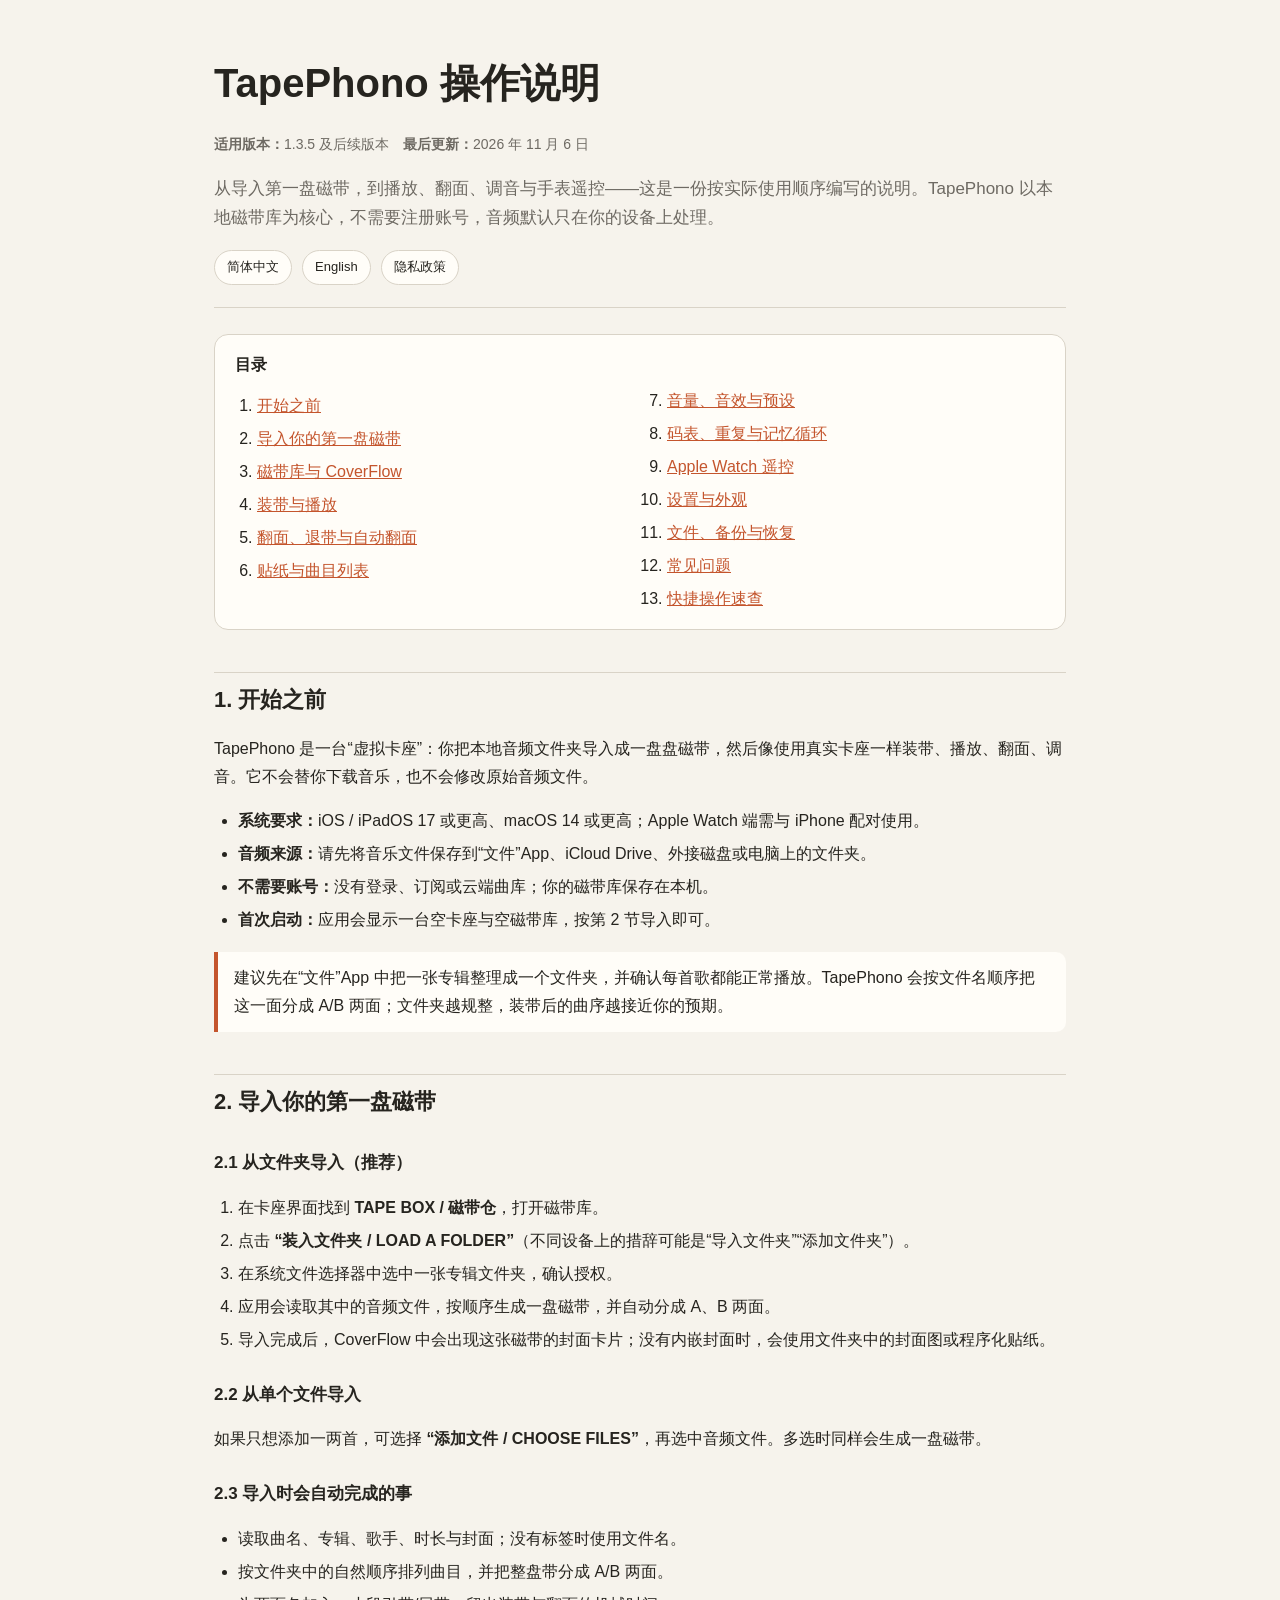
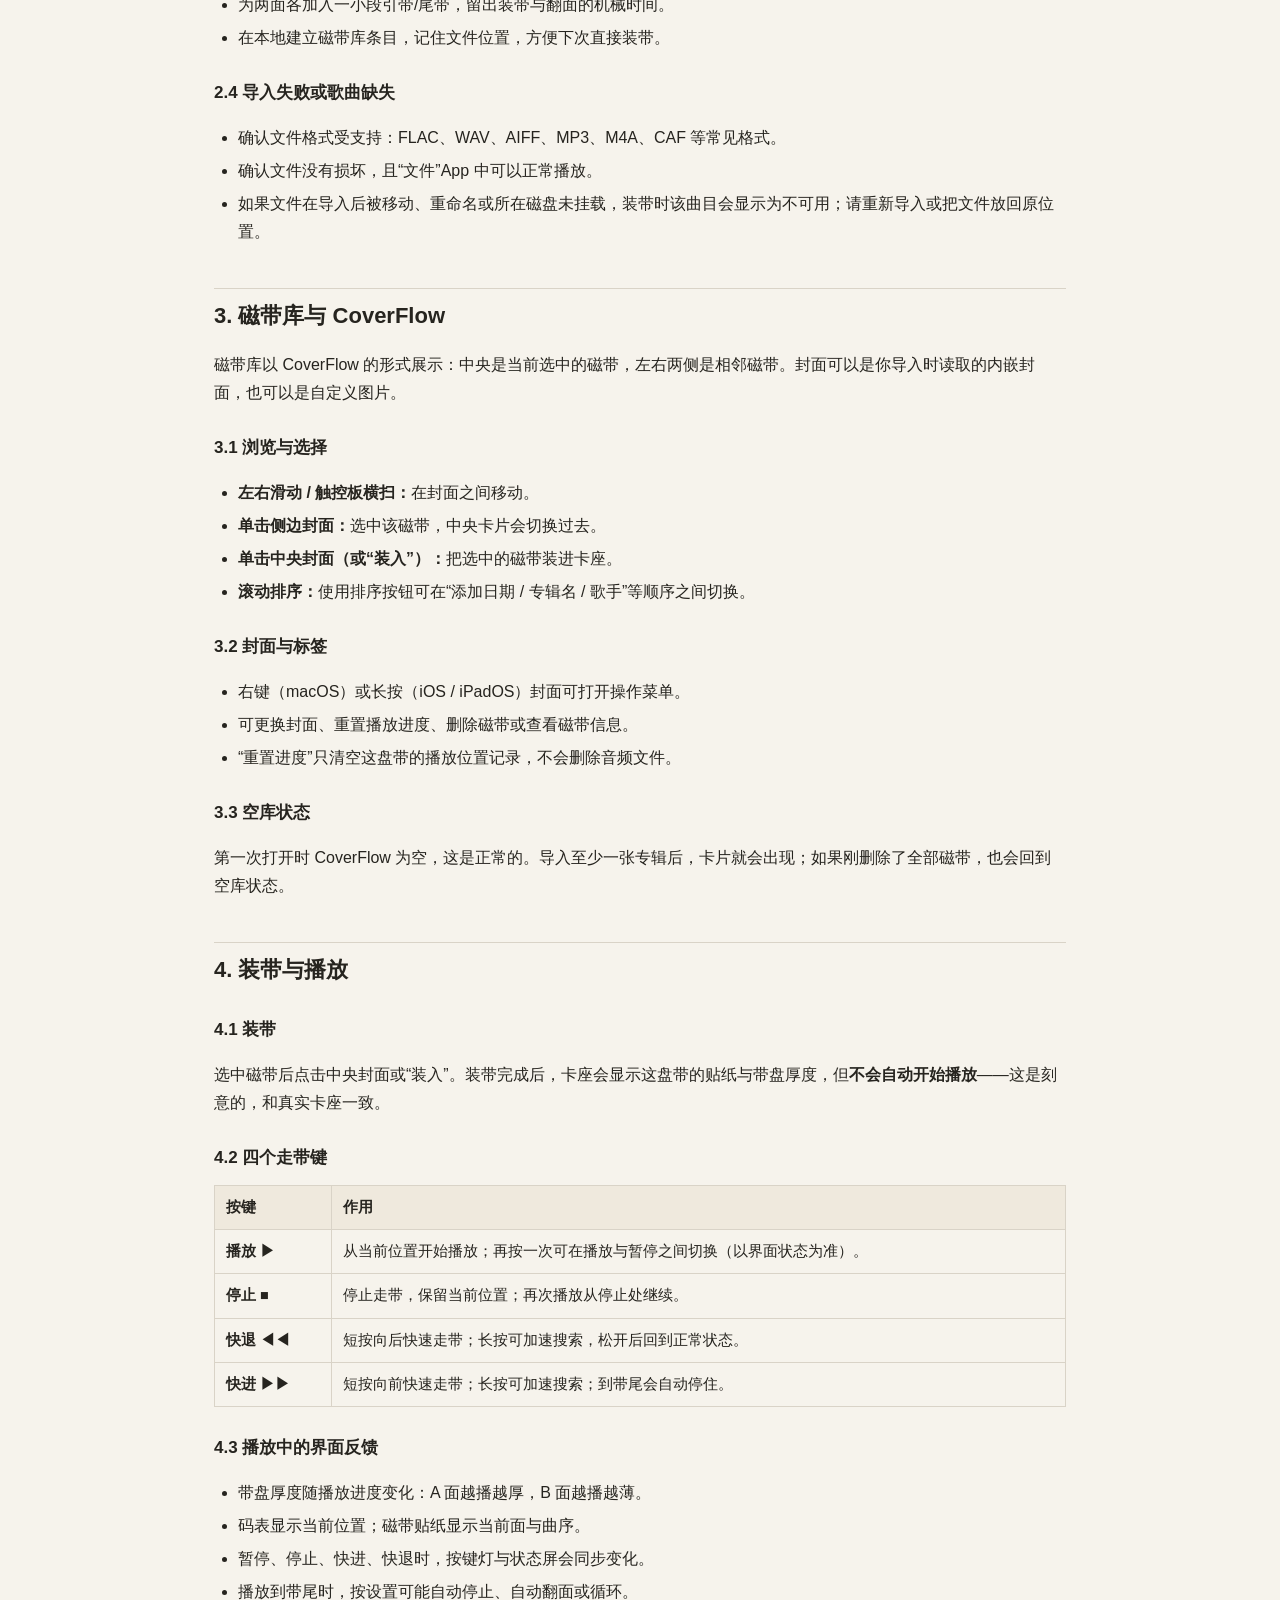
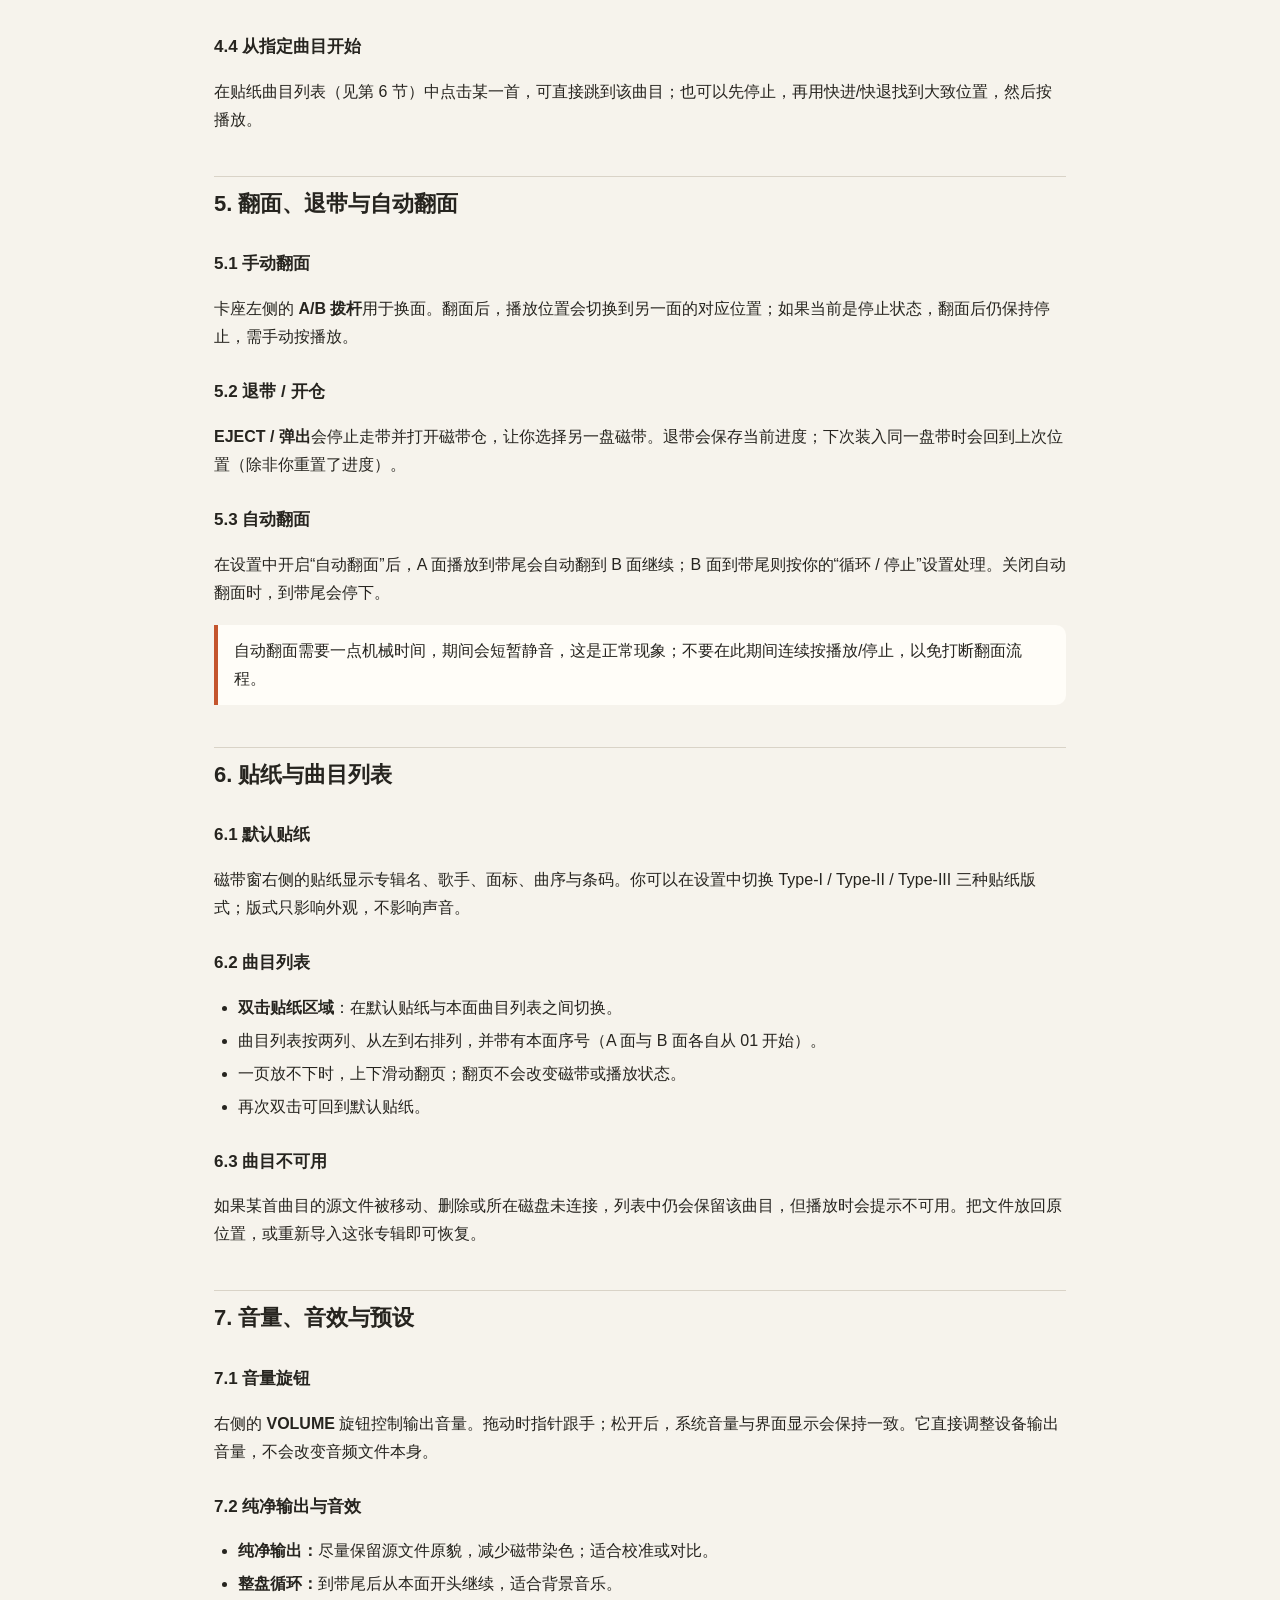
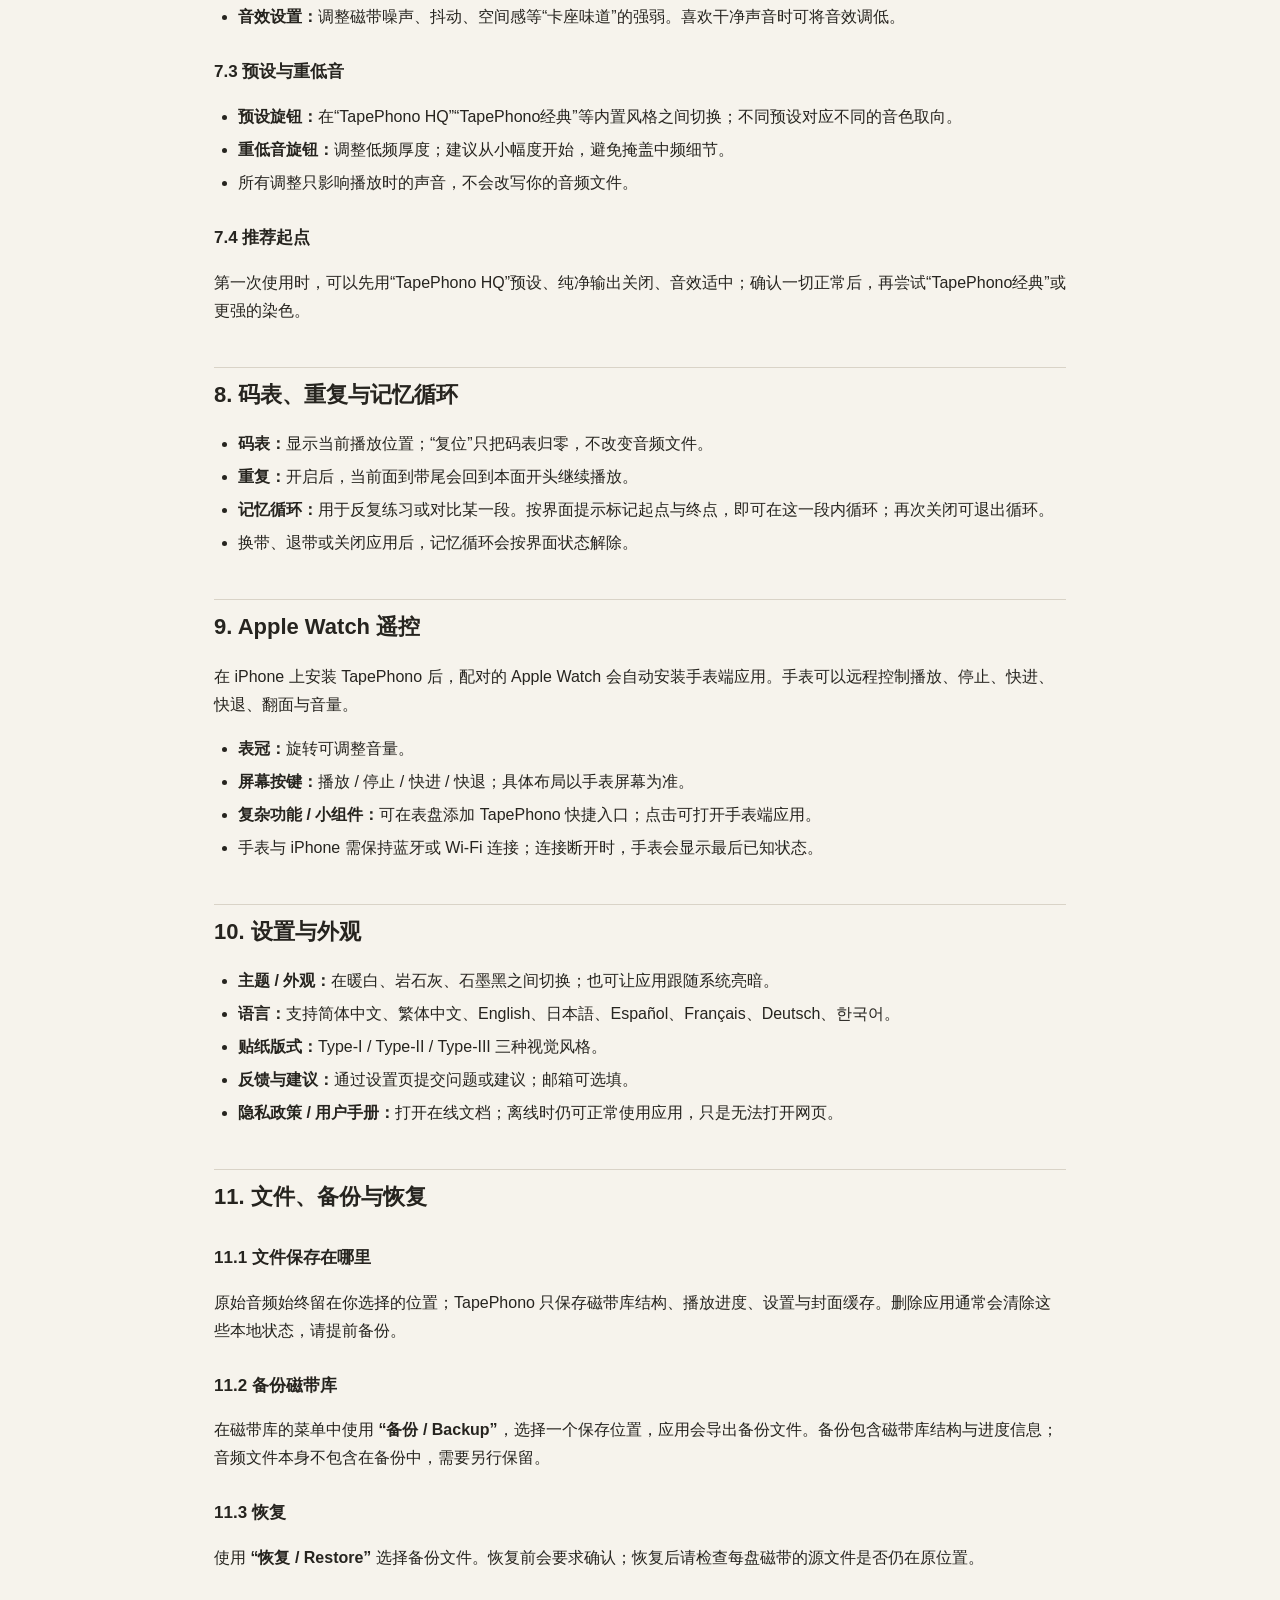
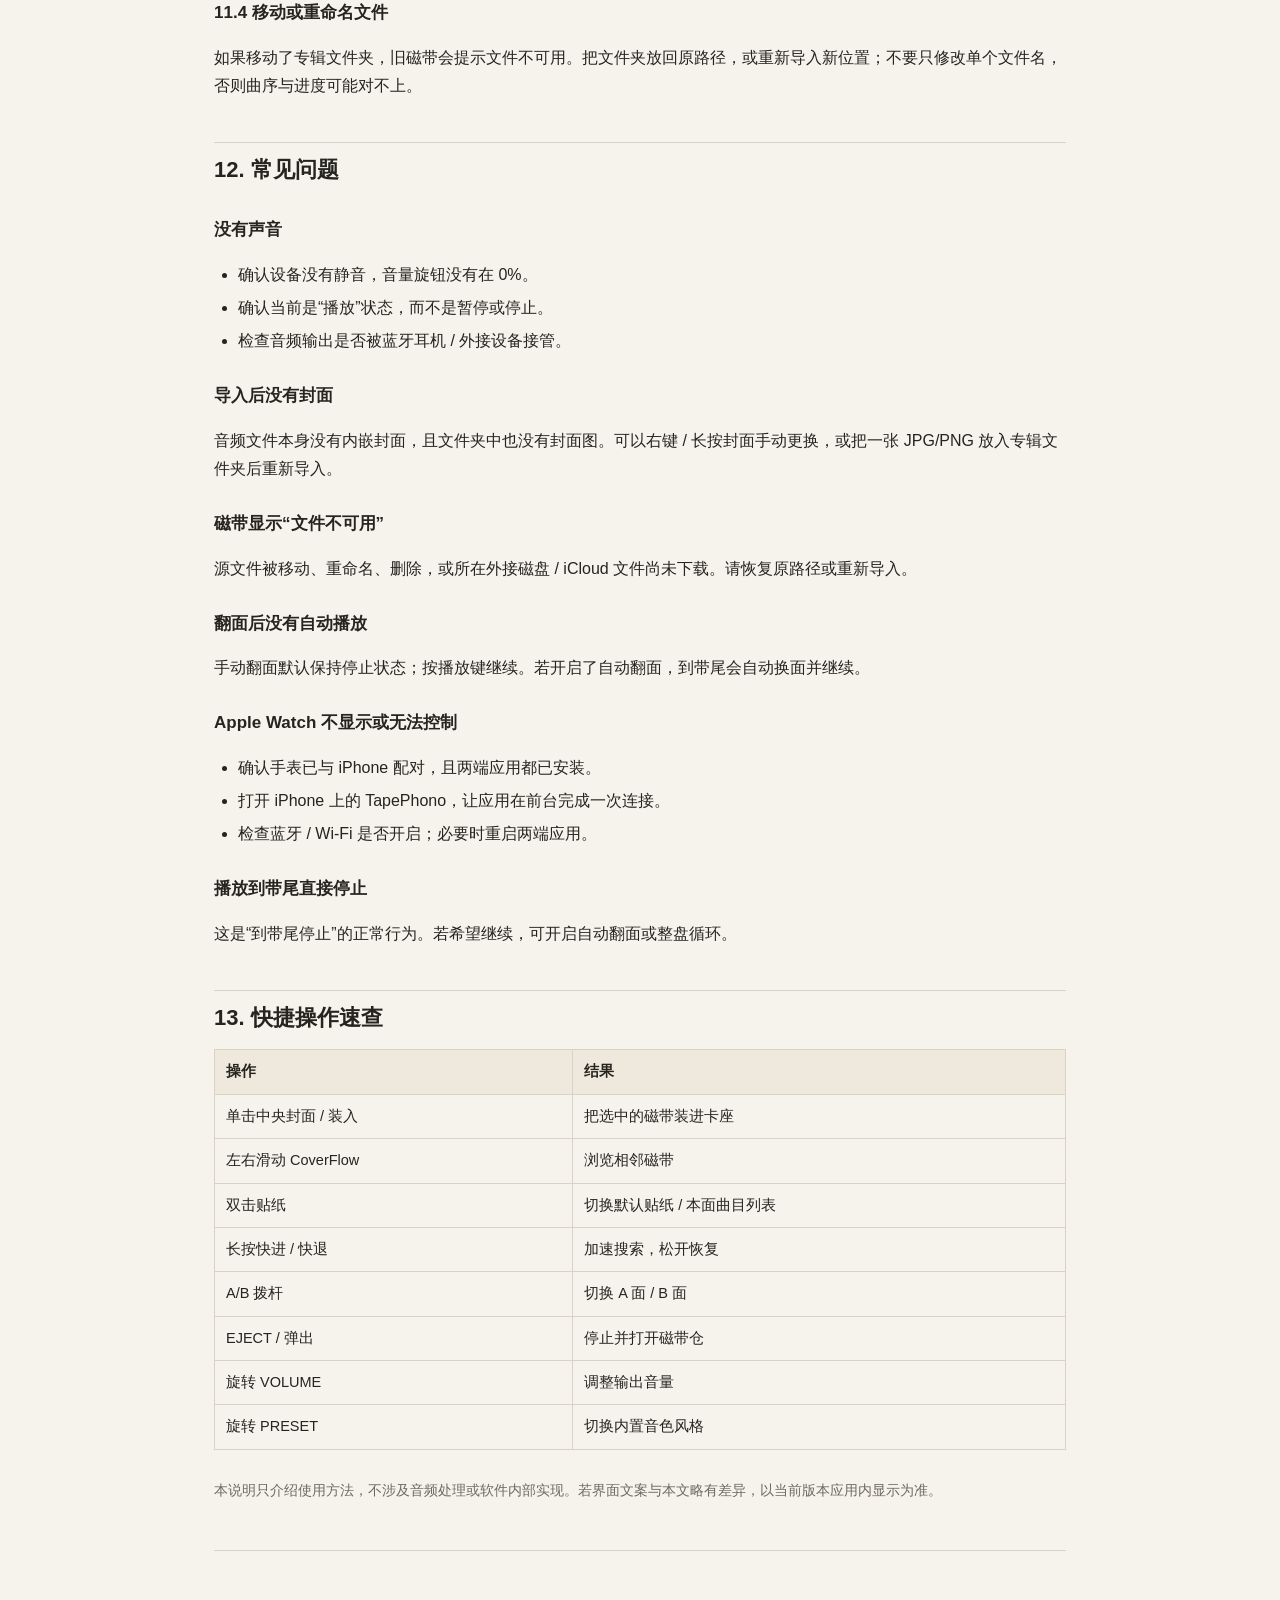
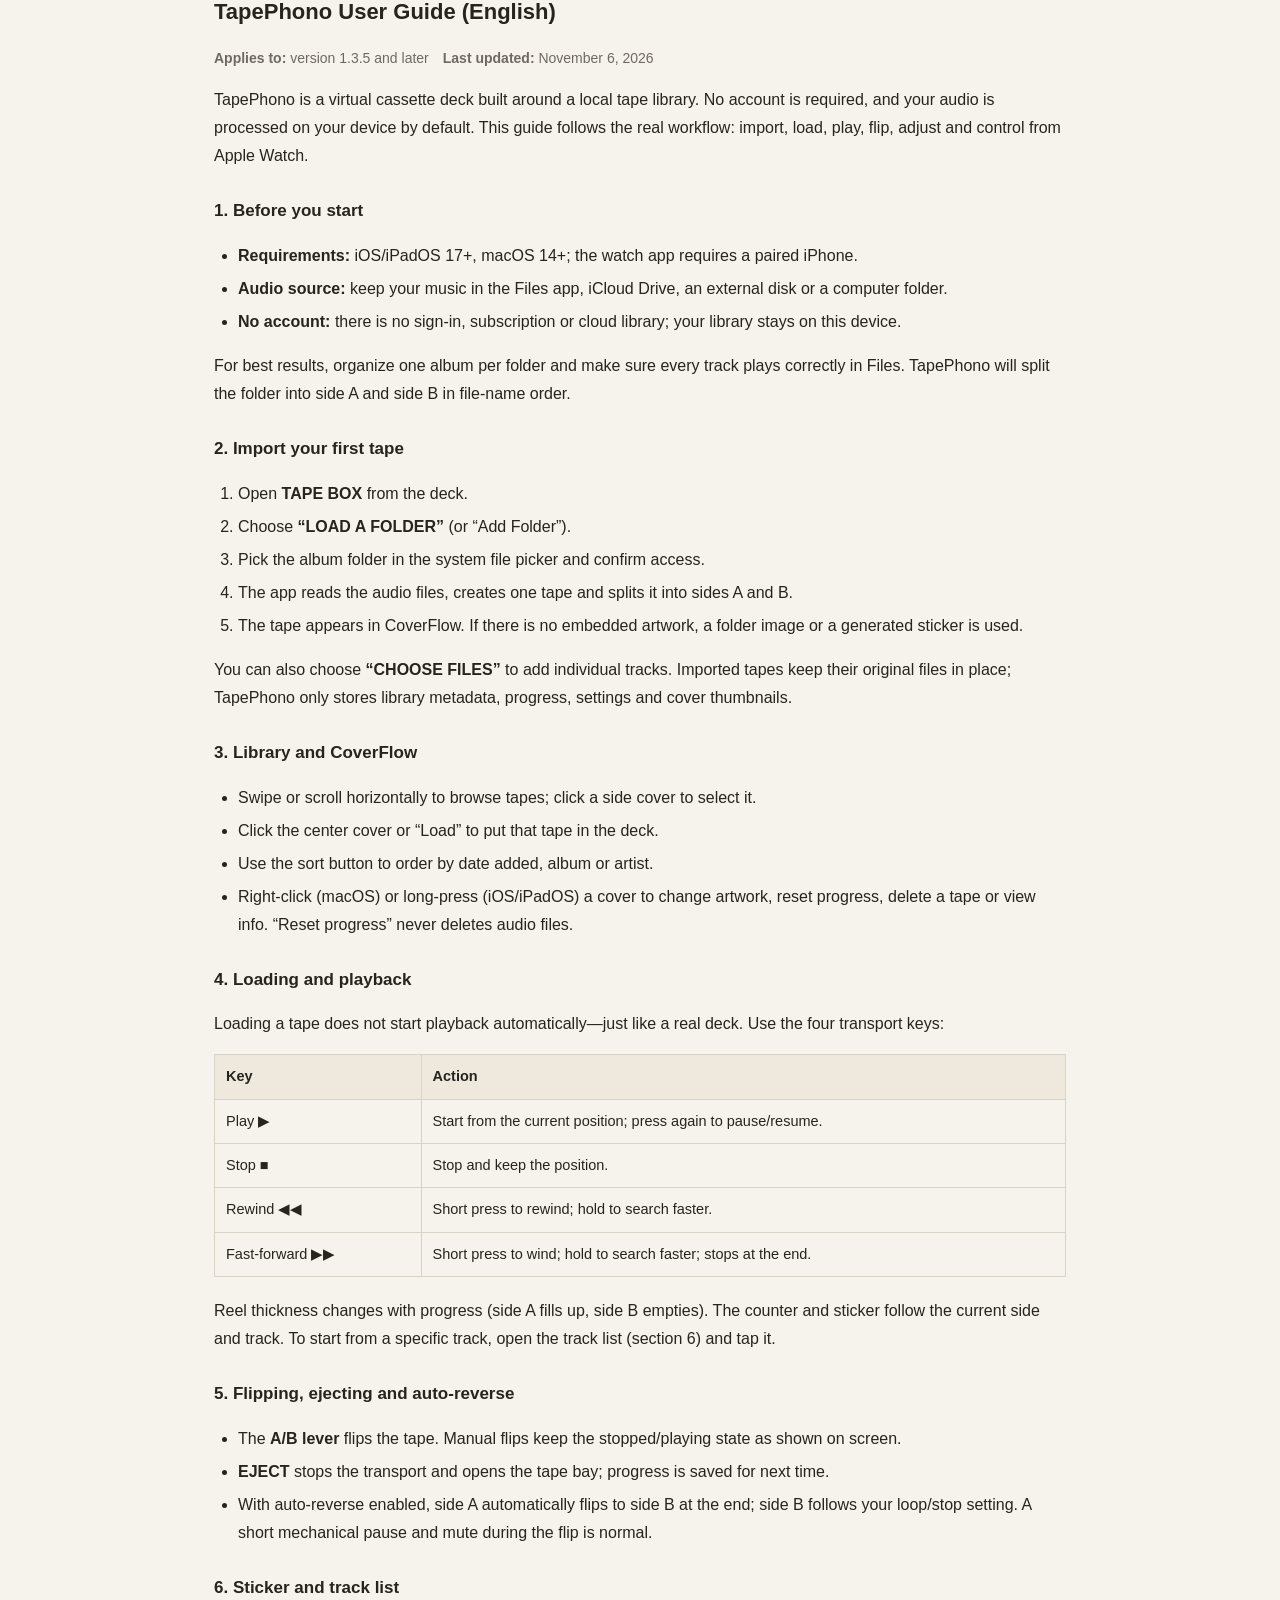
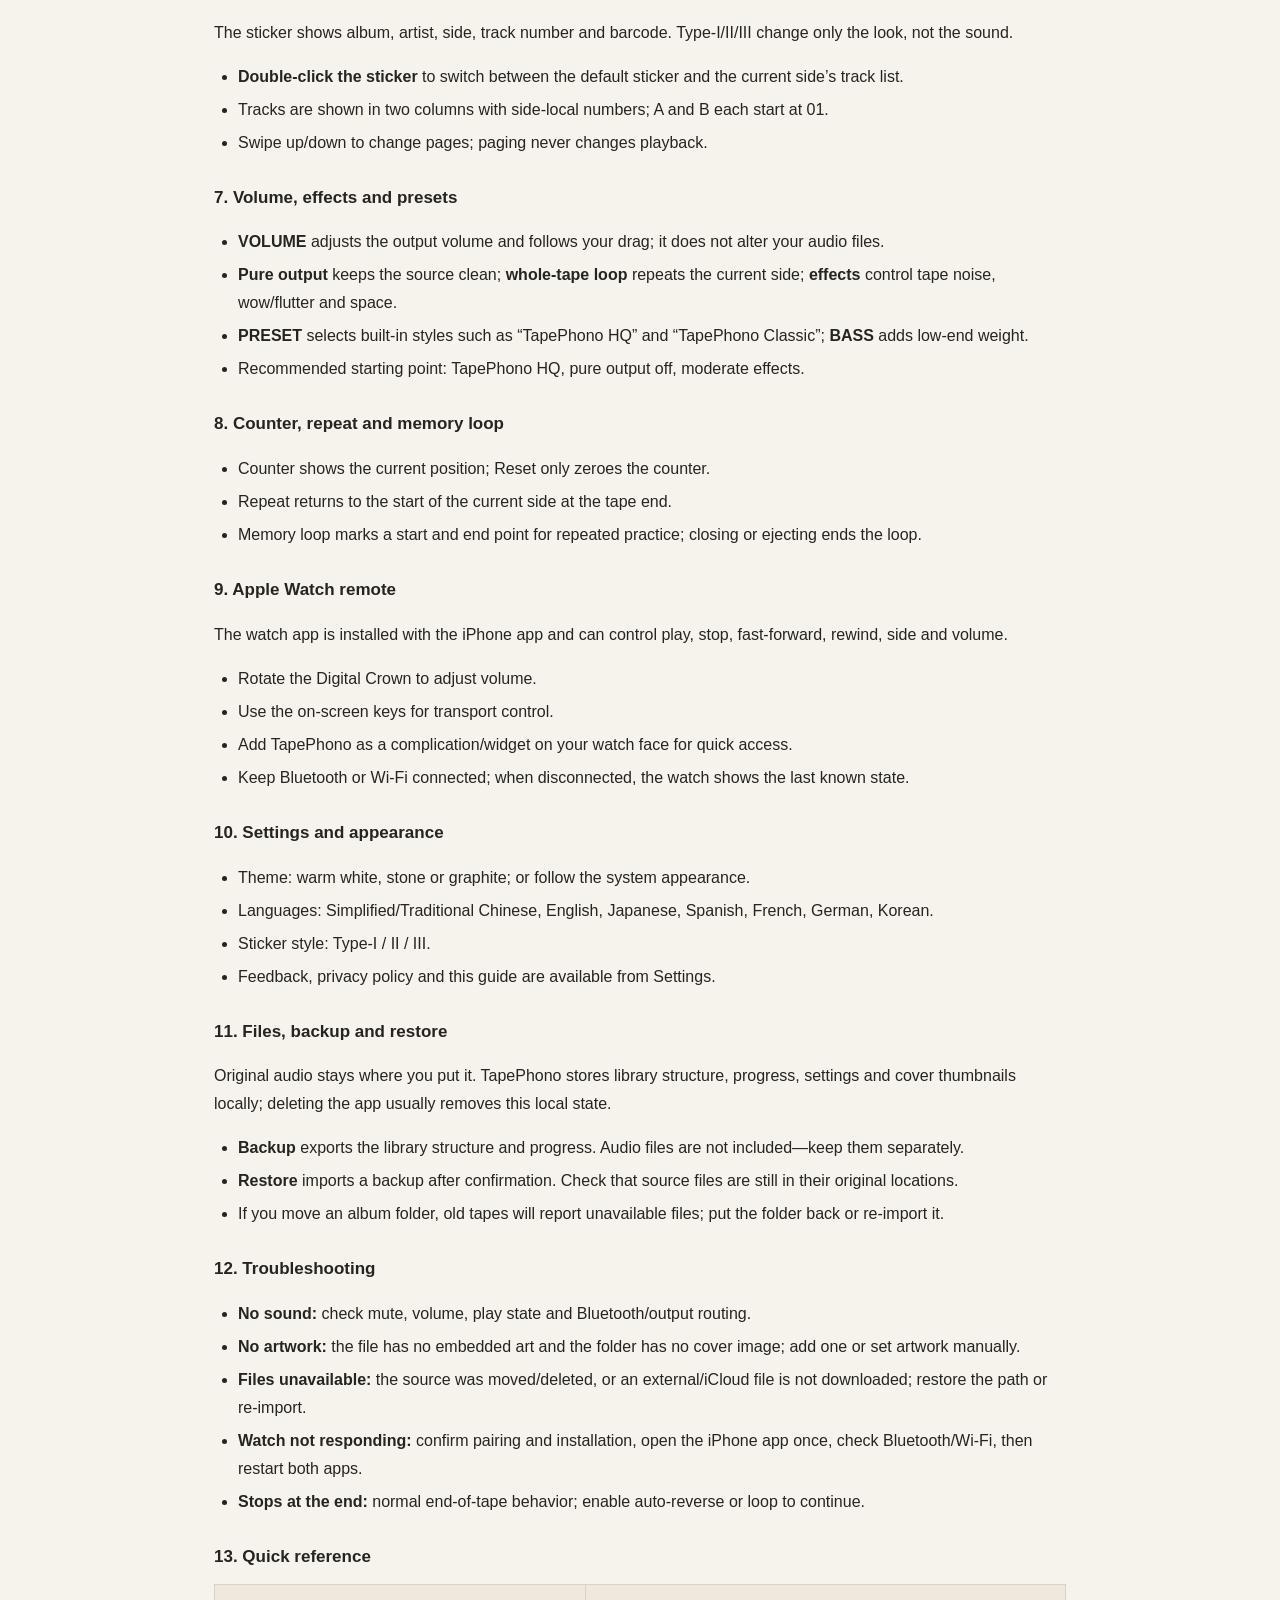
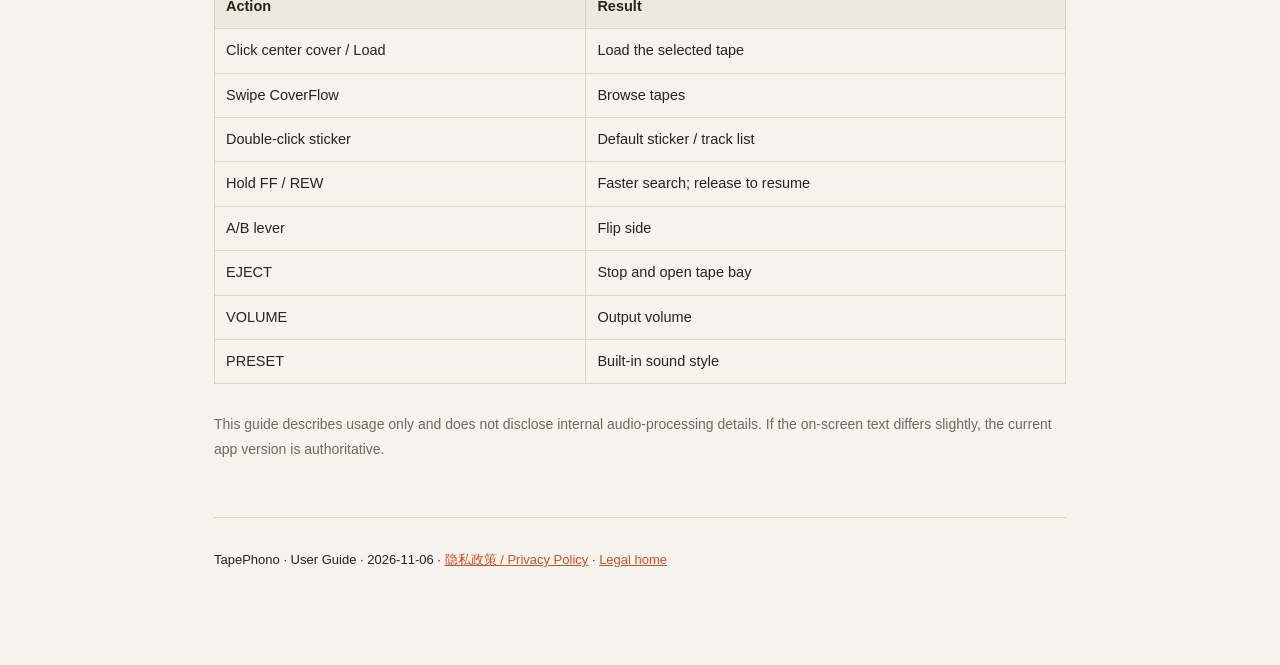
==== manual/index.html @ 63dd4f0f "Add bilingual user guide and link it from legal home/privacy" ====
<!doctype html>
<html lang="zh-Hans">
<head>
<meta charset="utf-8">
<meta name="viewport" content="width=device-width, initial-scale=1">
<title>TapePhono 操作说明 · User Guide</title>
<meta name="description" content="TapePhono 操作说明 / User Guide">
<style>
  :root{--ink:#26241f;--muted:#6e6a63;--line:#d9d3c7;--paper:#f6f3ec;--card:#fffdf8;--accent:#c4552d;--code:#efe9dd}
  *{box-sizing:border-box}html{scroll-behavior:smooth}
  body{margin:0;background:var(--paper);color:var(--ink);font-family:-apple-system,BlinkMacSystemFont,"Segoe UI","Noto Sans SC","PingFang SC","Hiragino Sans GB",sans-serif;line-height:1.75;font-size:16px}
  .wrap{max-width:900px;margin:0 auto;padding:48px 24px 80px}
  header{border-bottom:1px solid var(--line);padding-bottom:22px;margin-bottom:26px}
  h1{font-size:clamp(28px,5vw,40px);margin:0 0 10px}
  h2{font-size:22px;margin:42px 0 12px;padding-top:8px;border-top:1px solid var(--line)}
  h3{font-size:17px;margin:26px 0 8px}
  p,li{color:var(--ink)}.meta{color:var(--muted);font-size:14px}.lede{font-size:17px;color:var(--muted)}
  nav.toc{background:var(--card);border:1px solid var(--line);border-radius:14px;padding:16px 20px;margin:24px 0}
  nav.toc strong{display:block;margin-bottom:8px}nav.toc ol{margin:0;padding-left:22px;columns:2;column-gap:32px}
  @media(max-width:620px){nav.toc ol{columns:1}}
  table{width:100%;border-collapse:collapse;margin:12px 0 20px;font-size:14.5px}
  th,td{border:1px solid var(--line);padding:9px 11px;vertical-align:top;text-align:left}th{background:var(--code)}
  ul,ol{padding-left:24px}li{margin:5px 0}
  code{background:var(--code);padding:1px 6px;border-radius:5px;font-size:90%}
  a{color:var(--accent)}
  .note{background:var(--card);border-left:4px solid var(--accent);padding:12px 16px;border-radius:0 10px 10px 0;margin:18px 0}
  .lang{display:flex;gap:10px;flex-wrap:wrap;margin-top:14px}
  .lang a{border:1px solid var(--line);background:var(--card);color:var(--ink);text-decoration:none;font-size:13px;padding:5px 12px;border-radius:999px}
  .lang a:hover{border-color:var(--accent);color:var(--accent)}
  footer{margin-top:56px;padding-top:18px;border-top:1px solid var(--line);color:var(--muted);font-size:13px}
  @media print{body{background:#fff}nav.toc,.lang{display:none}a{color:inherit;text-decoration:none}h2{page-break-after:avoid}}
</style>
</head>
<body>
<div class="wrap">
<header>
  <h1>TapePhono 操作说明</h1>
  <p class="meta"><strong>适用版本：</strong>1.3.5 及后续版本　<strong>最后更新：</strong>2026 年 11 月 6 日</p>
  <p class="lede">从导入第一盘磁带，到播放、翻面、调音与手表遥控——这是一份按实际使用顺序编写的说明。TapePhono 以本地磁带库为核心，不需要注册账号，音频默认只在你的设备上处理。</p>
  <div class="lang"><a href="#zh">简体中文</a><a href="#en">English</a><a href="../privacy/">隐私政策</a></div>
</header>

<main id="zh">
<nav class="toc" aria-label="目录">
  <strong>目录</strong>
  <ol>
    <li><a href="#s1">开始之前</a></li>
    <li><a href="#s2">导入你的第一盘磁带</a></li>
    <li><a href="#s3">磁带库与 CoverFlow</a></li>
    <li><a href="#s4">装带与播放</a></li>
    <li><a href="#s5">翻面、退带与自动翻面</a></li>
    <li><a href="#s6">贴纸与曲目列表</a></li>
    <li><a href="#s7">音量、音效与预设</a></li>
    <li><a href="#s8">码表、重复与记忆循环</a></li>
    <li><a href="#s9">Apple Watch 遥控</a></li>
    <li><a href="#s10">设置与外观</a></li>
    <li><a href="#s11">文件、备份与恢复</a></li>
    <li><a href="#s12">常见问题</a></li>
    <li><a href="#s13">快捷操作速查</a></li>
  </ol>
</nav>

<h2 id="s1">1. 开始之前</h2>
<p>TapePhono 是一台“虚拟卡座”：你把本地音频文件夹导入成一盘盘磁带，然后像使用真实卡座一样装带、播放、翻面、调音。它不会替你下载音乐，也不会修改原始音频文件。</p>
<ul>
  <li><strong>系统要求：</strong>iOS / iPadOS 17 或更高、macOS 14 或更高；Apple Watch 端需与 iPhone 配对使用。</li>
  <li><strong>音频来源：</strong>请先将音乐文件保存到“文件”App、iCloud Drive、外接磁盘或电脑上的文件夹。</li>
  <li><strong>不需要账号：</strong>没有登录、订阅或云端曲库；你的磁带库保存在本机。</li>
  <li><strong>首次启动：</strong>应用会显示一台空卡座与空磁带库，按第 2 节导入即可。</li>
</ul>
<div class="note">建议先在“文件”App 中把一张专辑整理成一个文件夹，并确认每首歌都能正常播放。TapePhono 会按文件名顺序把这一面分成 A/B 两面；文件夹越规整，装带后的曲序越接近你的预期。</div>

<h2 id="s2">2. 导入你的第一盘磁带</h2>
<h3>2.1 从文件夹导入（推荐）</h3>
<ol>
  <li>在卡座界面找到 <strong>TAPE BOX / 磁带仓</strong>，打开磁带库。</li>
  <li>点击 <strong>“装入文件夹 / LOAD A FOLDER”</strong>（不同设备上的措辞可能是“导入文件夹”“添加文件夹”）。</li>
  <li>在系统文件选择器中选中一张专辑文件夹，确认授权。</li>
  <li>应用会读取其中的音频文件，按顺序生成一盘磁带，并自动分成 A、B 两面。</li>
  <li>导入完成后，CoverFlow 中会出现这张磁带的封面卡片；没有内嵌封面时，会使用文件夹中的封面图或程序化贴纸。</li>
</ol>
<h3>2.2 从单个文件导入</h3>
<p>如果只想添加一两首，可选择 <strong>“添加文件 / CHOOSE FILES”</strong>，再选中音频文件。多选时同样会生成一盘磁带。</p>
<h3>2.3 导入时会自动完成的事</h3>
<ul>
  <li>读取曲名、专辑、歌手、时长与封面；没有标签时使用文件名。</li>
  <li>按文件夹中的自然顺序排列曲目，并把整盘带分成 A/B 两面。</li>
  <li>为两面各加入一小段引带/尾带，留出装带与翻面的机械时间。</li>
  <li>在本地建立磁带库条目，记住文件位置，方便下次直接装带。</li>
</ul>
<h3>2.4 导入失败或歌曲缺失</h3>
<ul>
  <li>确认文件格式受支持：FLAC、WAV、AIFF、MP3、M4A、CAF 等常见格式。</li>
  <li>确认文件没有损坏，且“文件”App 中可以正常播放。</li>
  <li>如果文件在导入后被移动、重命名或所在磁盘未挂载，装带时该曲目会显示为不可用；请重新导入或把文件放回原位置。</li>
</ul>

<h2 id="s3">3. 磁带库与 CoverFlow</h2>
<p>磁带库以 CoverFlow 的形式展示：中央是当前选中的磁带，左右两侧是相邻磁带。封面可以是你导入时读取的内嵌封面，也可以是自定义图片。</p>
<h3>3.1 浏览与选择</h3>
<ul>
  <li><strong>左右滑动 / 触控板横扫：</strong>在封面之间移动。</li>
  <li><strong>单击侧边封面：</strong>选中该磁带，中央卡片会切换过去。</li>
  <li><strong>单击中央封面（或“装入”）：</strong>把选中的磁带装进卡座。</li>
  <li><strong>滚动排序：</strong>使用排序按钮可在“添加日期 / 专辑名 / 歌手”等顺序之间切换。</li>
</ul>
<h3>3.2 封面与标签</h3>
<ul>
  <li>右键（macOS）或长按（iOS / iPadOS）封面可打开操作菜单。</li>
  <li>可更换封面、重置播放进度、删除磁带或查看磁带信息。</li>
  <li>“重置进度”只清空这盘带的播放位置记录，不会删除音频文件。</li>
</ul>
<h3>3.3 空库状态</h3>
<p>第一次打开时 CoverFlow 为空，这是正常的。导入至少一张专辑后，卡片就会出现；如果刚删除了全部磁带，也会回到空库状态。</p>

<h2 id="s4">4. 装带与播放</h2>
<h3>4.1 装带</h3>
<p>选中磁带后点击中央封面或“装入”。装带完成后，卡座会显示这盘带的贴纸与带盘厚度，但<strong>不会自动开始播放</strong>——这是刻意的，和真实卡座一致。</p>
<h3>4.2 四个走带键</h3>
<table>
  <thead><tr><th>按键</th><th>作用</th></tr></thead>
  <tbody>
    <tr><td><strong>播放 ▶</strong></td><td>从当前位置开始播放；再按一次可在播放与暂停之间切换（以界面状态为准）。</td></tr>
    <tr><td><strong>停止 ■</strong></td><td>停止走带，保留当前位置；再次播放从停止处继续。</td></tr>
    <tr><td><strong>快退 ◀◀</strong></td><td>短按向后快速走带；长按可加速搜索，松开后回到正常状态。</td></tr>
    <tr><td><strong>快进 ▶▶</strong></td><td>短按向前快速走带；长按可加速搜索；到带尾会自动停住。</td></tr>
  </tbody>
</table>
<h3>4.3 播放中的界面反馈</h3>
<ul>
  <li>带盘厚度随播放进度变化：A 面越播越厚，B 面越播越薄。</li>
  <li>码表显示当前位置；磁带贴纸显示当前面与曲序。</li>
  <li>暂停、停止、快进、快退时，按键灯与状态屏会同步变化。</li>
  <li>播放到带尾时，按设置可能自动停止、自动翻面或循环。</li>
</ul>
<h3>4.4 从指定曲目开始</h3>
<p>在贴纸曲目列表（见第 6 节）中点击某一首，可直接跳到该曲目；也可以先停止，再用快进/快退找到大致位置，然后按播放。</p>

<h2 id="s5">5. 翻面、退带与自动翻面</h2>
<h3>5.1 手动翻面</h3>
<p>卡座左侧的 <strong>A/B 拨杆</strong>用于换面。翻面后，播放位置会切换到另一面的对应位置；如果当前是停止状态，翻面后仍保持停止，需手动按播放。</p>
<h3>5.2 退带 / 开仓</h3>
<p><strong>EJECT / 弹出</strong>会停止走带并打开磁带仓，让你选择另一盘磁带。退带会保存当前进度；下次装入同一盘带时会回到上次位置（除非你重置了进度）。</p>
<h3>5.3 自动翻面</h3>
<p>在设置中开启“自动翻面”后，A 面播放到带尾会自动翻到 B 面继续；B 面到带尾则按你的“循环 / 停止”设置处理。关闭自动翻面时，到带尾会停下。</p>
<div class="note">自动翻面需要一点机械时间，期间会短暂静音，这是正常现象；不要在此期间连续按播放/停止，以免打断翻面流程。</div>

<h2 id="s6">6. 贴纸与曲目列表</h2>
<h3>6.1 默认贴纸</h3>
<p>磁带窗右侧的贴纸显示专辑名、歌手、面标、曲序与条码。你可以在设置中切换 Type-I / Type-II / Type-III 三种贴纸版式；版式只影响外观，不影响声音。</p>
<h3>6.2 曲目列表</h3>
<ul>
  <li><strong>双击贴纸区域</strong>：在默认贴纸与本面曲目列表之间切换。</li>
  <li>曲目列表按两列、从左到右排列，并带有本面序号（A 面与 B 面各自从 01 开始）。</li>
  <li>一页放不下时，上下滑动翻页；翻页不会改变磁带或播放状态。</li>
  <li>再次双击可回到默认贴纸。</li>
</ul>
<h3>6.3 曲目不可用</h3>
<p>如果某首曲目的源文件被移动、删除或所在磁盘未连接，列表中仍会保留该曲目，但播放时会提示不可用。把文件放回原位置，或重新导入这张专辑即可恢复。</p>

<h2 id="s7">7. 音量、音效与预设</h2>
<h3>7.1 音量旋钮</h3>
<p>右侧的 <strong>VOLUME</strong> 旋钮控制输出音量。拖动时指针跟手；松开后，系统音量与界面显示会保持一致。它直接调整设备输出音量，不会改变音频文件本身。</p>
<h3>7.2 纯净输出与音效</h3>
<ul>
  <li><strong>纯净输出：</strong>尽量保留源文件原貌，减少磁带染色；适合校准或对比。</li>
  <li><strong>整盘循环：</strong>到带尾后从本面开头继续，适合背景音乐。</li>
  <li><strong>音效设置：</strong>调整磁带噪声、抖动、空间感等“卡座味道”的强弱。喜欢干净声音时可将音效调低。</li>
</ul>
<h3>7.3 预设与重低音</h3>
<ul>
  <li><strong>预设旋钮：</strong>在“TapePhono HQ”“TapePhono经典”等内置风格之间切换；不同预设对应不同的音色取向。</li>
  <li><strong>重低音旋钮：</strong>调整低频厚度；建议从小幅度开始，避免掩盖中频细节。</li>
  <li>所有调整只影响播放时的声音，不会改写你的音频文件。</li>
</ul>
<h3>7.4 推荐起点</h3>
<p>第一次使用时，可以先用“TapePhono HQ”预设、纯净输出关闭、音效适中；确认一切正常后，再尝试“TapePhono经典”或更强的染色。</p>

<h2 id="s8">8. 码表、重复与记忆循环</h2>
<ul>
  <li><strong>码表：</strong>显示当前播放位置；“复位”只把码表归零，不改变音频文件。</li>
  <li><strong>重复：</strong>开启后，当前面到带尾会回到本面开头继续播放。</li>
  <li><strong>记忆循环：</strong>用于反复练习或对比某一段。按界面提示标记起点与终点，即可在这一段内循环；再次关闭可退出循环。</li>
  <li>换带、退带或关闭应用后，记忆循环会按界面状态解除。</li>
</ul>

<h2 id="s9">9. Apple Watch 遥控</h2>
<p>在 iPhone 上安装 TapePhono 后，配对的 Apple Watch 会自动安装手表端应用。手表可以远程控制播放、停止、快进、快退、翻面与音量。</p>
<ul>
  <li><strong>表冠：</strong>旋转可调整音量。</li>
  <li><strong>屏幕按键：</strong>播放 / 停止 / 快进 / 快退；具体布局以手表屏幕为准。</li>
  <li><strong>复杂功能 / 小组件：</strong>可在表盘添加 TapePhono 快捷入口；点击可打开手表端应用。</li>
  <li>手表与 iPhone 需保持蓝牙或 Wi-Fi 连接；连接断开时，手表会显示最后已知状态。</li>
</ul>

<h2 id="s10">10. 设置与外观</h2>
<ul>
  <li><strong>主题 / 外观：</strong>在暖白、岩石灰、石墨黑之间切换；也可让应用跟随系统亮暗。</li>
  <li><strong>语言：</strong>支持简体中文、繁体中文、English、日本語、Español、Français、Deutsch、한국어。</li>
  <li><strong>贴纸版式：</strong>Type-I / Type-II / Type-III 三种视觉风格。</li>
  <li><strong>反馈与建议：</strong>通过设置页提交问题或建议；邮箱可选填。</li>
  <li><strong>隐私政策 / 用户手册：</strong>打开在线文档；离线时仍可正常使用应用，只是无法打开网页。</li>
</ul>

<h2 id="s11">11. 文件、备份与恢复</h2>
<h3>11.1 文件保存在哪里</h3>
<p>原始音频始终留在你选择的位置；TapePhono 只保存磁带库结构、播放进度、设置与封面缓存。删除应用通常会清除这些本地状态，请提前备份。</p>
<h3>11.2 备份磁带库</h3>
<p>在磁带库的菜单中使用 <strong>“备份 / Backup”</strong>，选择一个保存位置，应用会导出备份文件。备份包含磁带库结构与进度信息；音频文件本身不包含在备份中，需要另行保留。</p>
<h3>11.3 恢复</h3>
<p>使用 <strong>“恢复 / Restore”</strong> 选择备份文件。恢复前会要求确认；恢复后请检查每盘磁带的源文件是否仍在原位置。</p>
<h3>11.4 移动或重命名文件</h3>
<p>如果移动了专辑文件夹，旧磁带会提示文件不可用。把文件夹放回原路径，或重新导入新位置；不要只修改单个文件名，否则曲序与进度可能对不上。</p>

<h2 id="s12">12. 常见问题</h2>
<h3>没有声音</h3>
<ul>
  <li>确认设备没有静音，音量旋钮没有在 0%。</li>
  <li>确认当前是“播放”状态，而不是暂停或停止。</li>
  <li>检查音频输出是否被蓝牙耳机 / 外接设备接管。</li>
</ul>
<h3>导入后没有封面</h3>
<p>音频文件本身没有内嵌封面，且文件夹中也没有封面图。可以右键 / 长按封面手动更换，或把一张 JPG/PNG 放入专辑文件夹后重新导入。</p>
<h3>磁带显示“文件不可用”</h3>
<p>源文件被移动、重命名、删除，或所在外接磁盘 / iCloud 文件尚未下载。请恢复原路径或重新导入。</p>
<h3>翻面后没有自动播放</h3>
<p>手动翻面默认保持停止状态；按播放键继续。若开启了自动翻面，到带尾会自动换面并继续。</p>
<h3>Apple Watch 不显示或无法控制</h3>
<ul>
  <li>确认手表已与 iPhone 配对，且两端应用都已安装。</li>
  <li>打开 iPhone 上的 TapePhono，让应用在前台完成一次连接。</li>
  <li>检查蓝牙 / Wi-Fi 是否开启；必要时重启两端应用。</li>
</ul>
<h3>播放到带尾直接停止</h3>
<p>这是“到带尾停止”的正常行为。若希望继续，可开启自动翻面或整盘循环。</p>

<h2 id="s13">13. 快捷操作速查</h2>
<table>
  <thead><tr><th>操作</th><th>结果</th></tr></thead>
  <tbody>
    <tr><td>单击中央封面 / 装入</td><td>把选中的磁带装进卡座</td></tr>
    <tr><td>左右滑动 CoverFlow</td><td>浏览相邻磁带</td></tr>
    <tr><td>双击贴纸</td><td>切换默认贴纸 / 本面曲目列表</td></tr>
    <tr><td>长按快进 / 快退</td><td>加速搜索，松开恢复</td></tr>
    <tr><td>A/B 拨杆</td><td>切换 A 面 / B 面</td></tr>
    <tr><td>EJECT / 弹出</td><td>停止并打开磁带仓</td></tr>
    <tr><td>旋转 VOLUME</td><td>调整输出音量</td></tr>
    <tr><td>旋转 PRESET</td><td>切换内置音色风格</td></tr>
  </tbody>
</table>
<p class="meta" style="margin-top:28px">本说明只介绍使用方法，不涉及音频处理或软件内部实现。若界面文案与本文略有差异，以当前版本应用内显示为准。</p>
</main>

<hr style="border:0;border-top:1px solid var(--line);margin:48px 0 0">

<main id="en" lang="en">
<h2 style="border-top:0;padding-top:0">TapePhono User Guide (English)</h2>
<p class="meta"><strong>Applies to:</strong> version 1.3.5 and later　<strong>Last updated:</strong> November 6, 2026</p>
<p>TapePhono is a virtual cassette deck built around a local tape library. No account is required, and your audio is processed on your device by default. This guide follows the real workflow: import, load, play, flip, adjust and control from Apple Watch.</p>

<h3>1. Before you start</h3>
<ul>
  <li><strong>Requirements:</strong> iOS/iPadOS 17+, macOS 14+; the watch app requires a paired iPhone.</li>
  <li><strong>Audio source:</strong> keep your music in the Files app, iCloud Drive, an external disk or a computer folder.</li>
  <li><strong>No account:</strong> there is no sign-in, subscription or cloud library; your library stays on this device.</li>
</ul>
<p>For best results, organize one album per folder and make sure every track plays correctly in Files. TapePhono will split the folder into side A and side B in file-name order.</p>

<h3>2. Import your first tape</h3>
<ol>
  <li>Open <strong>TAPE BOX</strong> from the deck.</li>
  <li>Choose <strong>“LOAD A FOLDER”</strong> (or “Add Folder”).</li>
  <li>Pick the album folder in the system file picker and confirm access.</li>
  <li>The app reads the audio files, creates one tape and splits it into sides A and B.</li>
  <li>The tape appears in CoverFlow. If there is no embedded artwork, a folder image or a generated sticker is used.</li>
</ol>
<p>You can also choose <strong>“CHOOSE FILES”</strong> to add individual tracks. Imported tapes keep their original files in place; TapePhono only stores library metadata, progress, settings and cover thumbnails.</p>

<h3>3. Library and CoverFlow</h3>
<ul>
  <li>Swipe or scroll horizontally to browse tapes; click a side cover to select it.</li>
  <li>Click the center cover or “Load” to put that tape in the deck.</li>
  <li>Use the sort button to order by date added, album or artist.</li>
  <li>Right-click (macOS) or long-press (iOS/iPadOS) a cover to change artwork, reset progress, delete a tape or view info. “Reset progress” never deletes audio files.</li>
</ul>

<h3>4. Loading and playback</h3>
<p>Loading a tape does not start playback automatically—just like a real deck. Use the four transport keys:</p>
<table>
  <thead><tr><th>Key</th><th>Action</th></tr></thead>
  <tbody>
    <tr><td>Play ▶</td><td>Start from the current position; press again to pause/resume.</td></tr>
    <tr><td>Stop ■</td><td>Stop and keep the position.</td></tr>
    <tr><td>Rewind ◀◀</td><td>Short press to rewind; hold to search faster.</td></tr>
    <tr><td>Fast-forward ▶▶</td><td>Short press to wind; hold to search faster; stops at the end.</td></tr>
  </tbody>
</table>
<p>Reel thickness changes with progress (side A fills up, side B empties). The counter and sticker follow the current side and track. To start from a specific track, open the track list (section 6) and tap it.</p>

<h3>5. Flipping, ejecting and auto-reverse</h3>
<ul>
  <li>The <strong>A/B lever</strong> flips the tape. Manual flips keep the stopped/playing state as shown on screen.</li>
  <li><strong>EJECT</strong> stops the transport and opens the tape bay; progress is saved for next time.</li>
  <li>With auto-reverse enabled, side A automatically flips to side B at the end; side B follows your loop/stop setting. A short mechanical pause and mute during the flip is normal.</li>
</ul>

<h3>6. Sticker and track list</h3>
<p>The sticker shows album, artist, side, track number and barcode. Type-I/II/III change only the look, not the sound.</p>
<ul>
  <li><strong>Double-click the sticker</strong> to switch between the default sticker and the current side’s track list.</li>
  <li>Tracks are shown in two columns with side-local numbers; A and B each start at 01.</li>
  <li>Swipe up/down to change pages; paging never changes playback.</li>
</ul>

<h3>7. Volume, effects and presets</h3>
<ul>
  <li><strong>VOLUME</strong> adjusts the output volume and follows your drag; it does not alter your audio files.</li>
  <li><strong>Pure output</strong> keeps the source clean; <strong>whole-tape loop</strong> repeats the current side; <strong>effects</strong> control tape noise, wow/flutter and space.</li>
  <li><strong>PRESET</strong> selects built-in styles such as “TapePhono HQ” and “TapePhono Classic”; <strong>BASS</strong> adds low-end weight.</li>
  <li>Recommended starting point: TapePhono HQ, pure output off, moderate effects.</li>
</ul>

<h3>8. Counter, repeat and memory loop</h3>
<ul>
  <li>Counter shows the current position; Reset only zeroes the counter.</li>
  <li>Repeat returns to the start of the current side at the tape end.</li>
  <li>Memory loop marks a start and end point for repeated practice; closing or ejecting ends the loop.</li>
</ul>

<h3>9. Apple Watch remote</h3>
<p>The watch app is installed with the iPhone app and can control play, stop, fast-forward, rewind, side and volume.</p>
<ul>
  <li>Rotate the Digital Crown to adjust volume.</li>
  <li>Use the on-screen keys for transport control.</li>
  <li>Add TapePhono as a complication/widget on your watch face for quick access.</li>
  <li>Keep Bluetooth or Wi-Fi connected; when disconnected, the watch shows the last known state.</li>
</ul>

<h3>10. Settings and appearance</h3>
<ul>
  <li>Theme: warm white, stone or graphite; or follow the system appearance.</li>
  <li>Languages: Simplified/Traditional Chinese, English, Japanese, Spanish, French, German, Korean.</li>
  <li>Sticker style: Type-I / II / III.</li>
  <li>Feedback, privacy policy and this guide are available from Settings.</li>
</ul>

<h3>11. Files, backup and restore</h3>
<p>Original audio stays where you put it. TapePhono stores library structure, progress, settings and cover thumbnails locally; deleting the app usually removes this local state.</p>
<ul>
  <li><strong>Backup</strong> exports the library structure and progress. Audio files are not included—keep them separately.</li>
  <li><strong>Restore</strong> imports a backup after confirmation. Check that source files are still in their original locations.</li>
  <li>If you move an album folder, old tapes will report unavailable files; put the folder back or re-import it.</li>
</ul>

<h3>12. Troubleshooting</h3>
<ul>
  <li><strong>No sound:</strong> check mute, volume, play state and Bluetooth/output routing.</li>
  <li><strong>No artwork:</strong> the file has no embedded art and the folder has no cover image; add one or set artwork manually.</li>
  <li><strong>Files unavailable:</strong> the source was moved/deleted, or an external/iCloud file is not downloaded; restore the path or re-import.</li>
  <li><strong>Watch not responding:</strong> confirm pairing and installation, open the iPhone app once, check Bluetooth/Wi-Fi, then restart both apps.</li>
  <li><strong>Stops at the end:</strong> normal end-of-tape behavior; enable auto-reverse or loop to continue.</li>
</ul>

<h3>13. Quick reference</h3>
<table>
  <thead><tr><th>Action</th><th>Result</th></tr></thead>
  <tbody>
    <tr><td>Click center cover / Load</td><td>Load the selected tape</td></tr>
    <tr><td>Swipe CoverFlow</td><td>Browse tapes</td></tr>
    <tr><td>Double-click sticker</td><td>Default sticker / track list</td></tr>
    <tr><td>Hold FF / REW</td><td>Faster search; release to resume</td></tr>
    <tr><td>A/B lever</td><td>Flip side</td></tr>
    <tr><td>EJECT</td><td>Stop and open tape bay</td></tr>
    <tr><td>VOLUME</td><td>Output volume</td></tr>
    <tr><td>PRESET</td><td>Built-in sound style</td></tr>
  </tbody>
</table>
<p class="meta" style="margin-top:28px">This guide describes usage only and does not disclose internal audio-processing details. If the on-screen text differs slightly, the current app version is authoritative.</p>
</main>

<footer>
  <p>TapePhono · User Guide · 2026-11-06 · <a href="../privacy/">隐私政策 / Privacy Policy</a> · <a href="../">Legal home</a></p>
</footer>
</div>
</body>
</html>
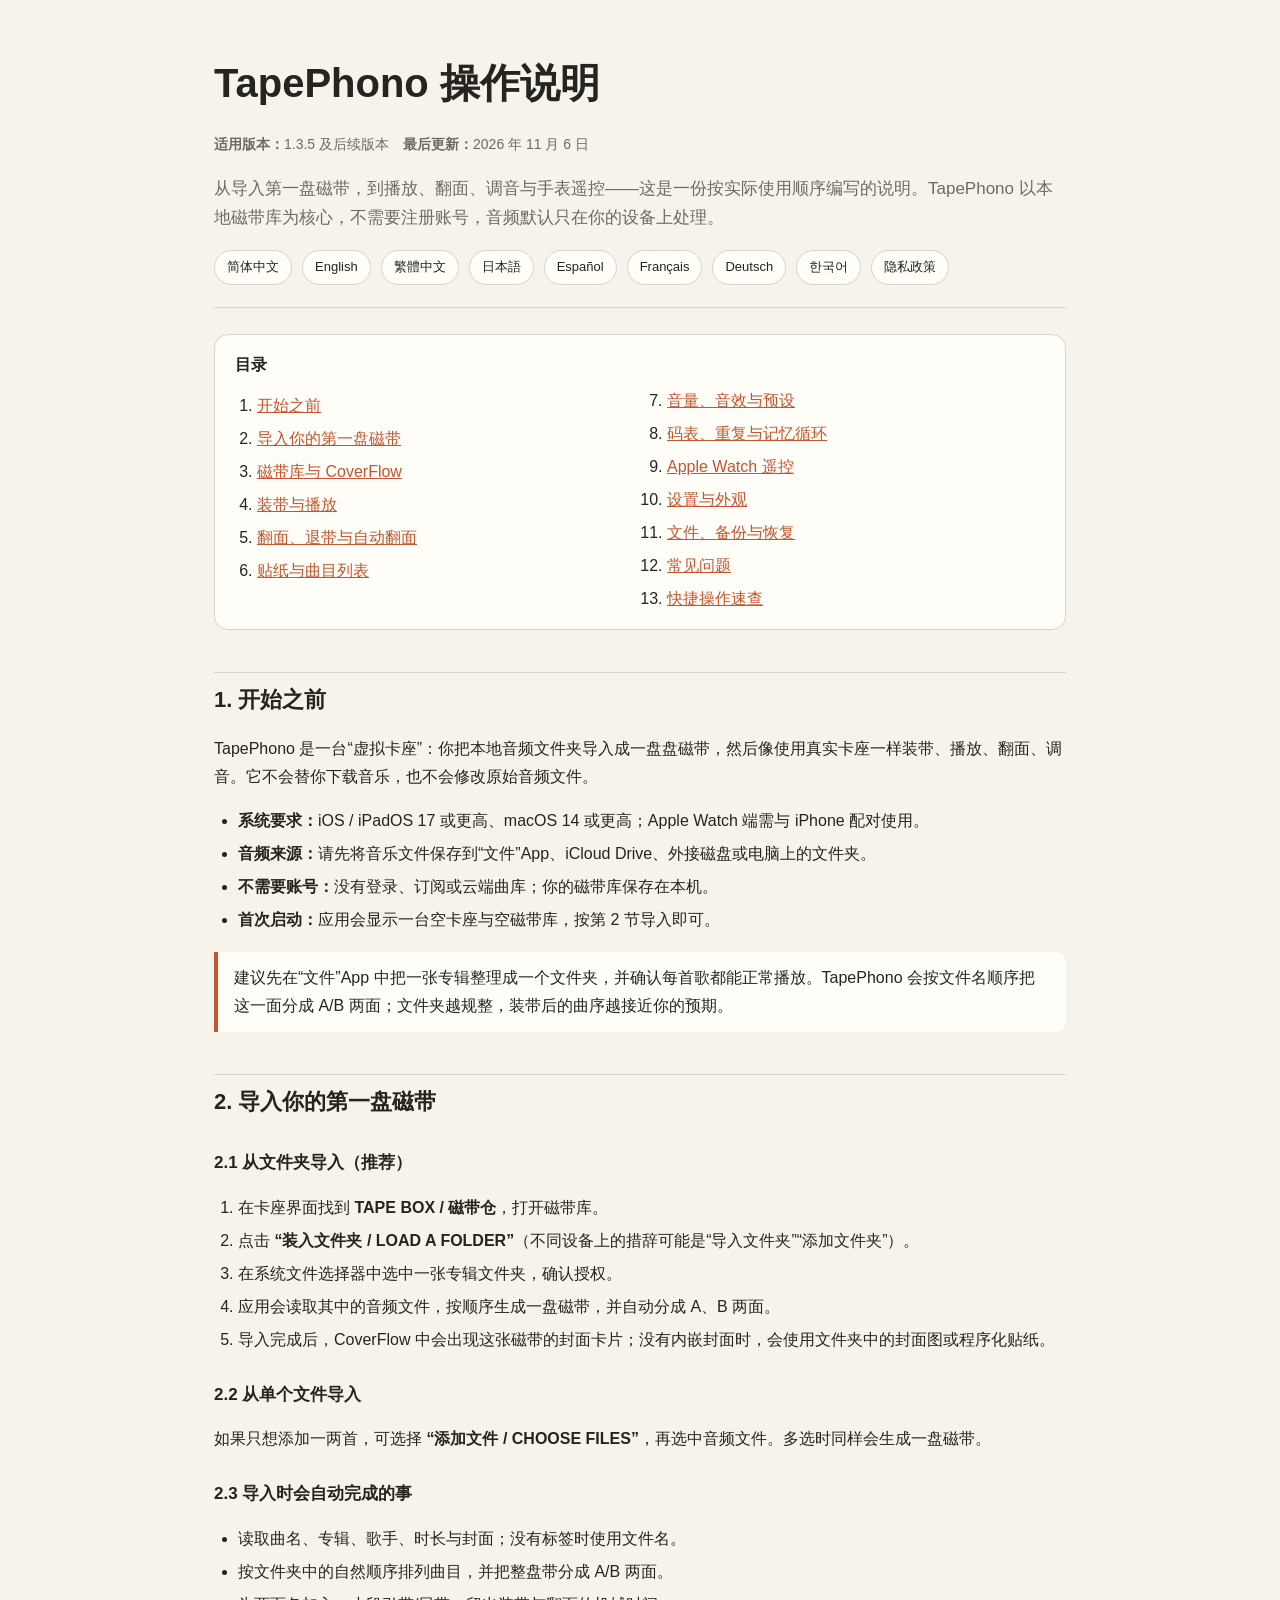
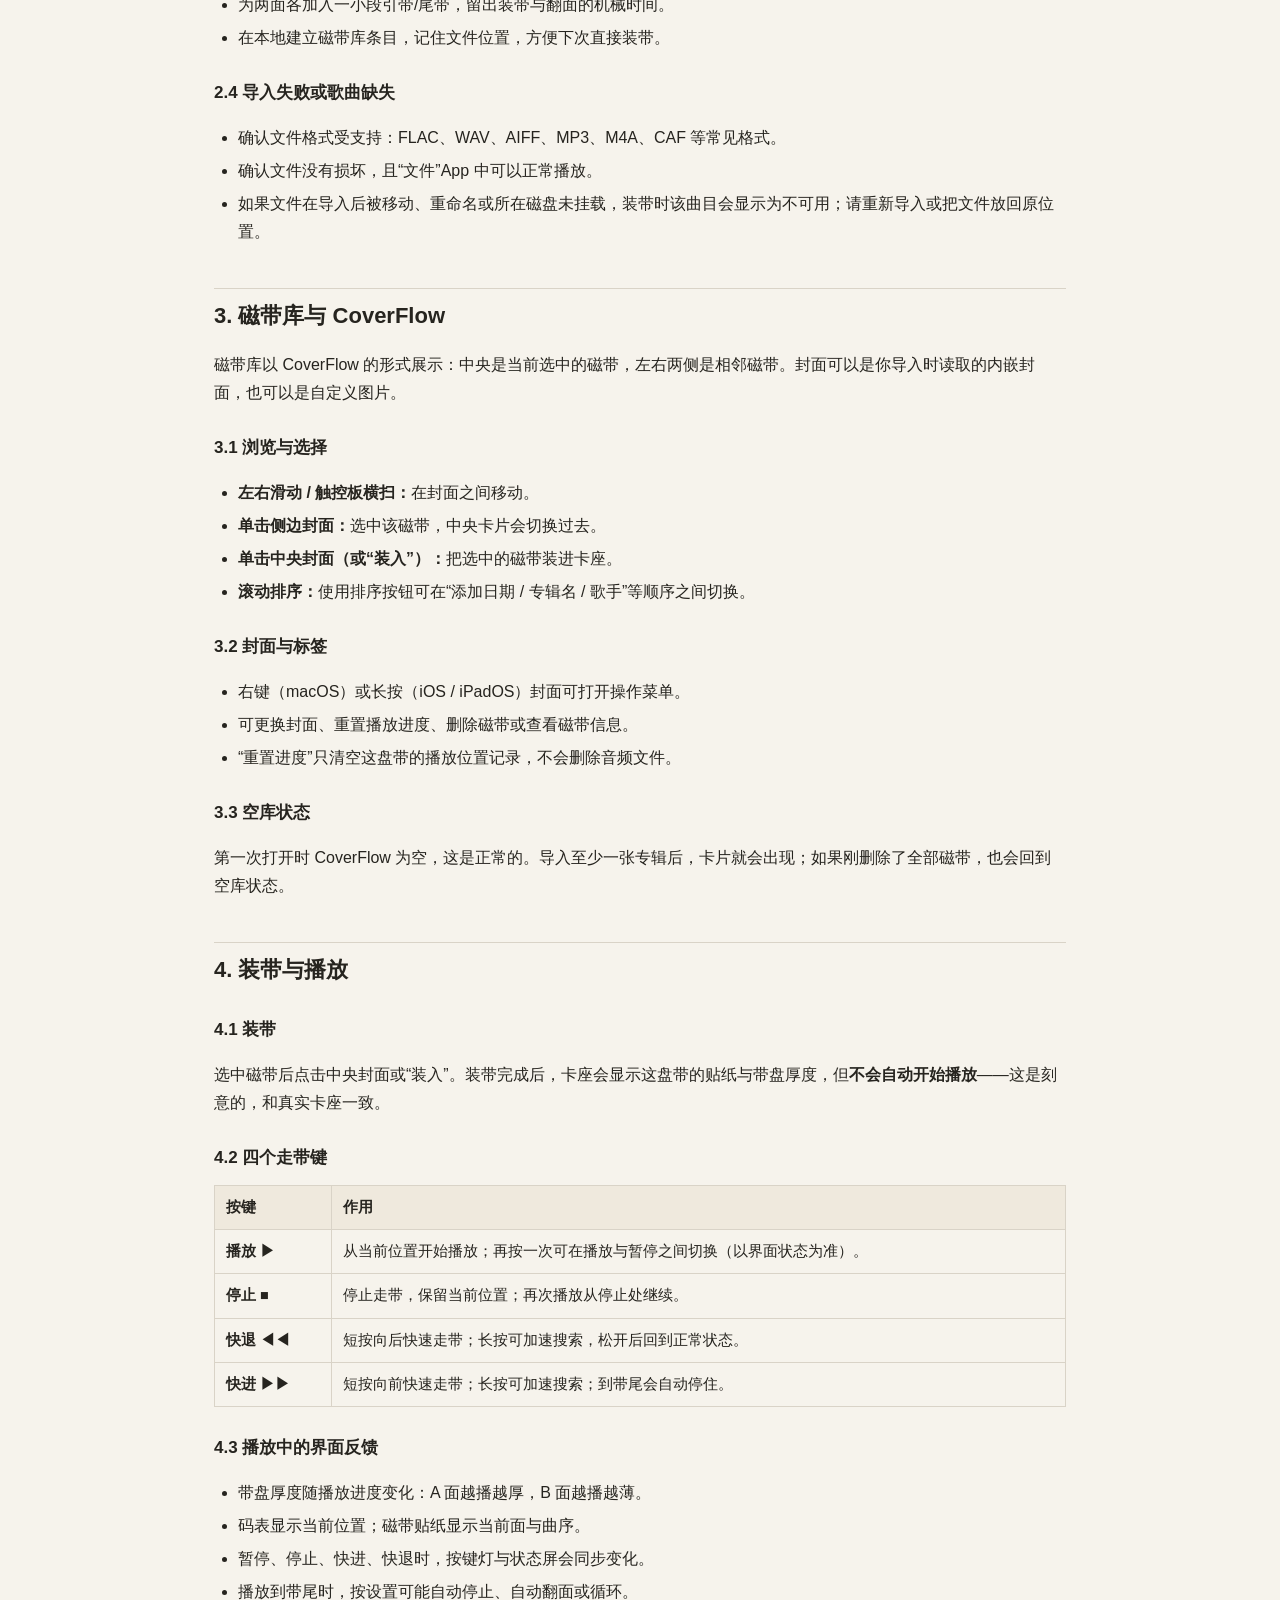
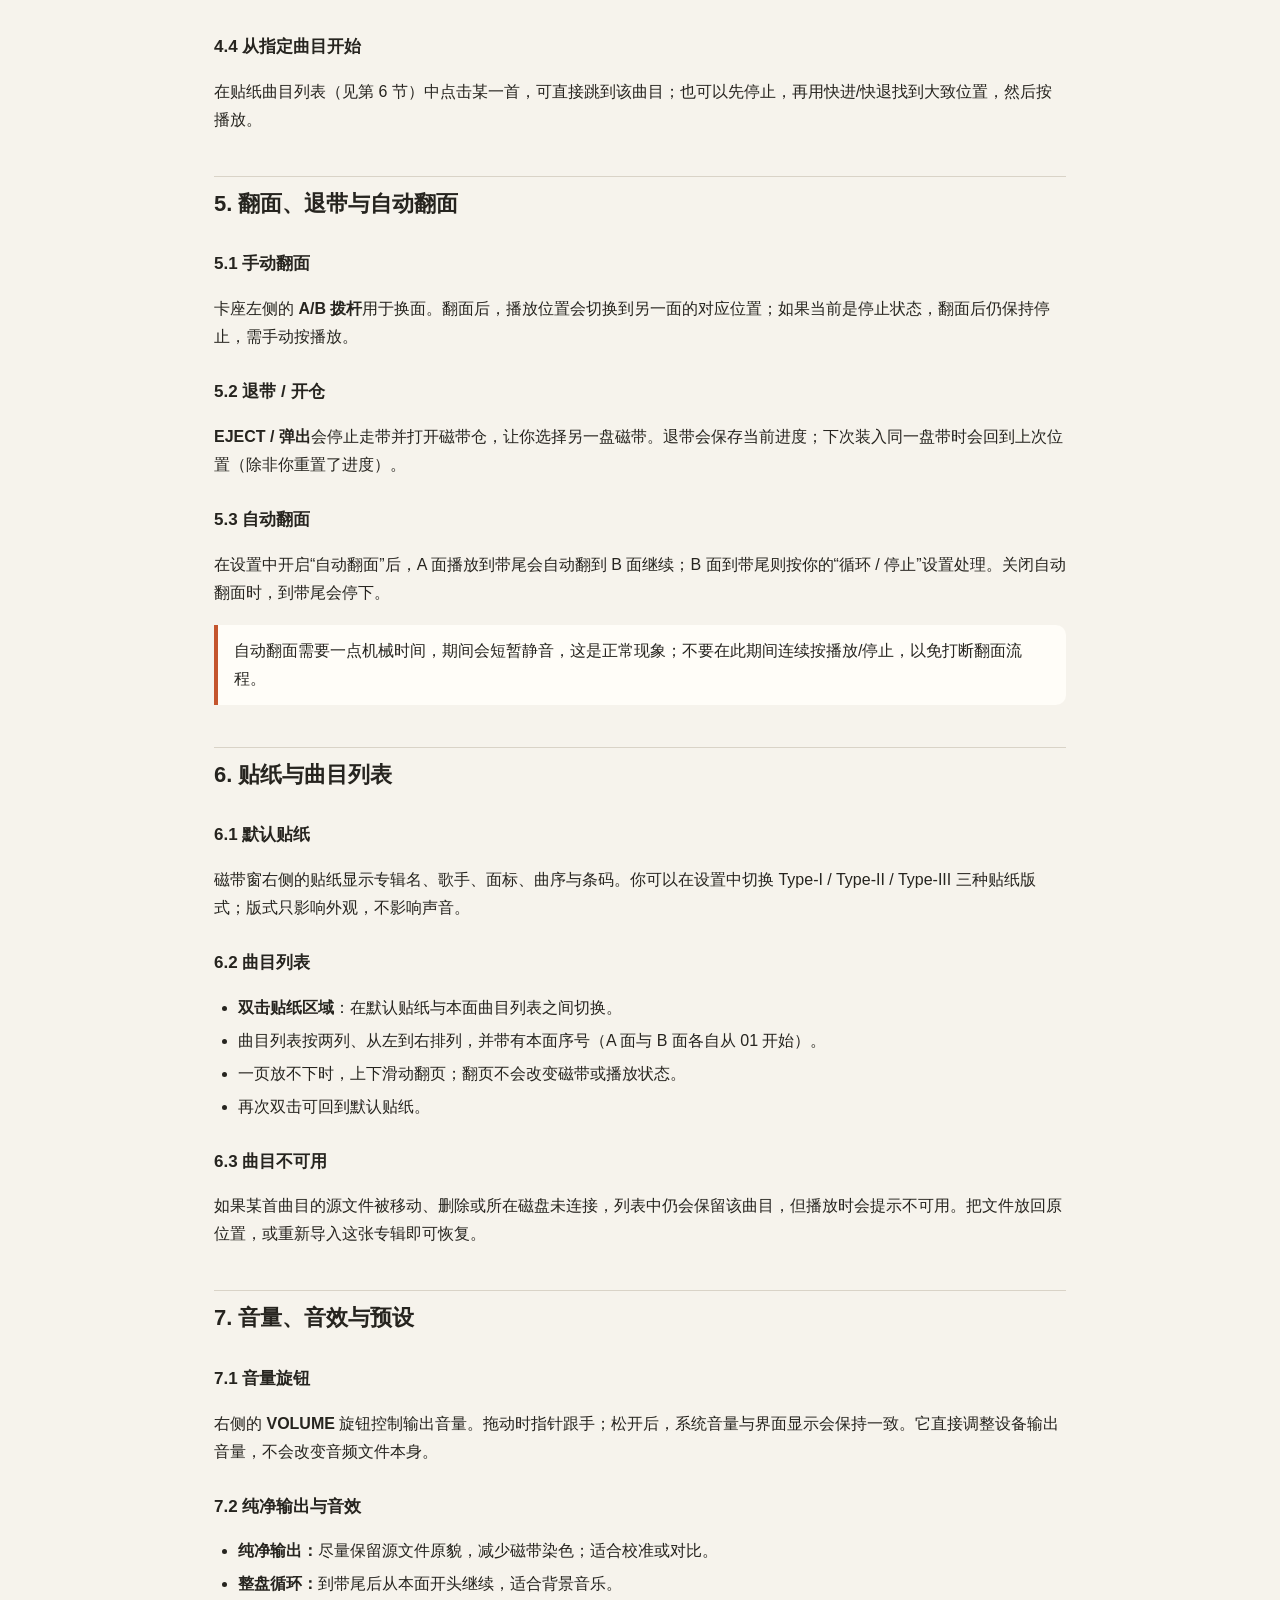
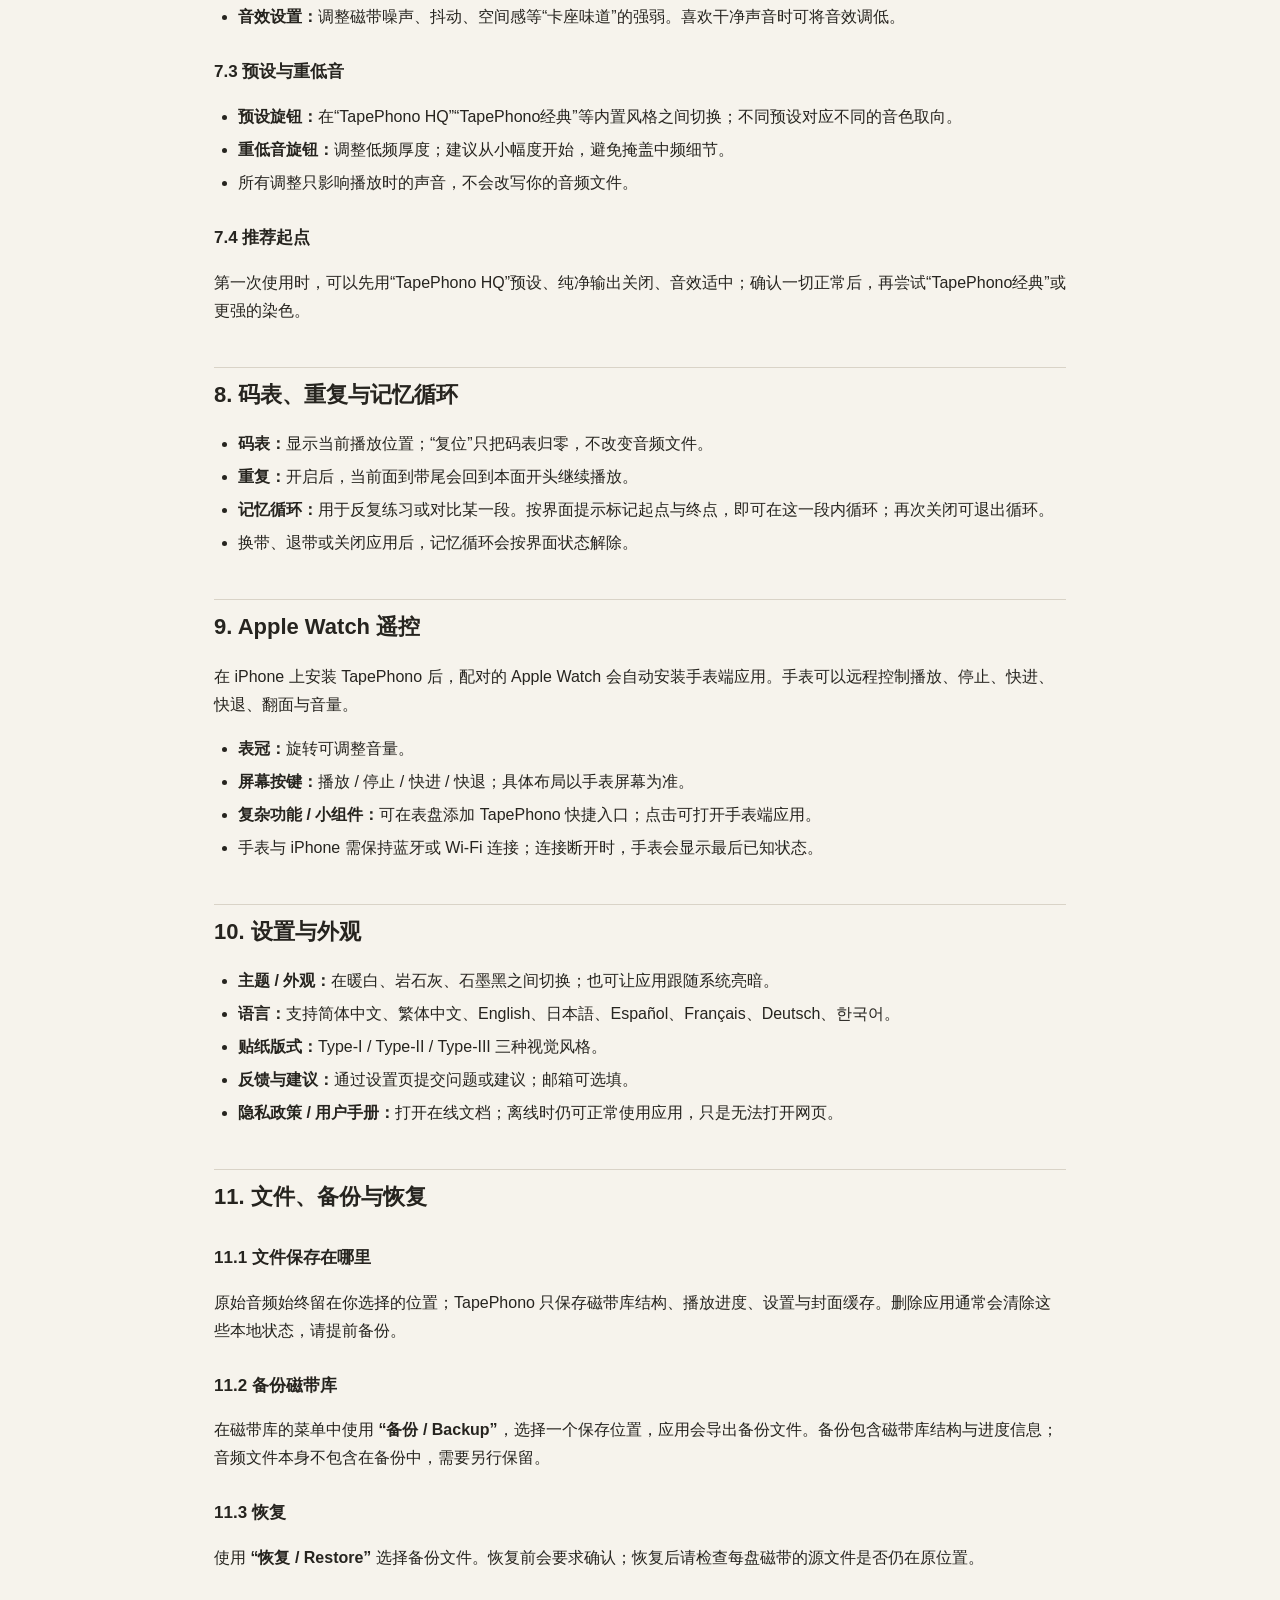
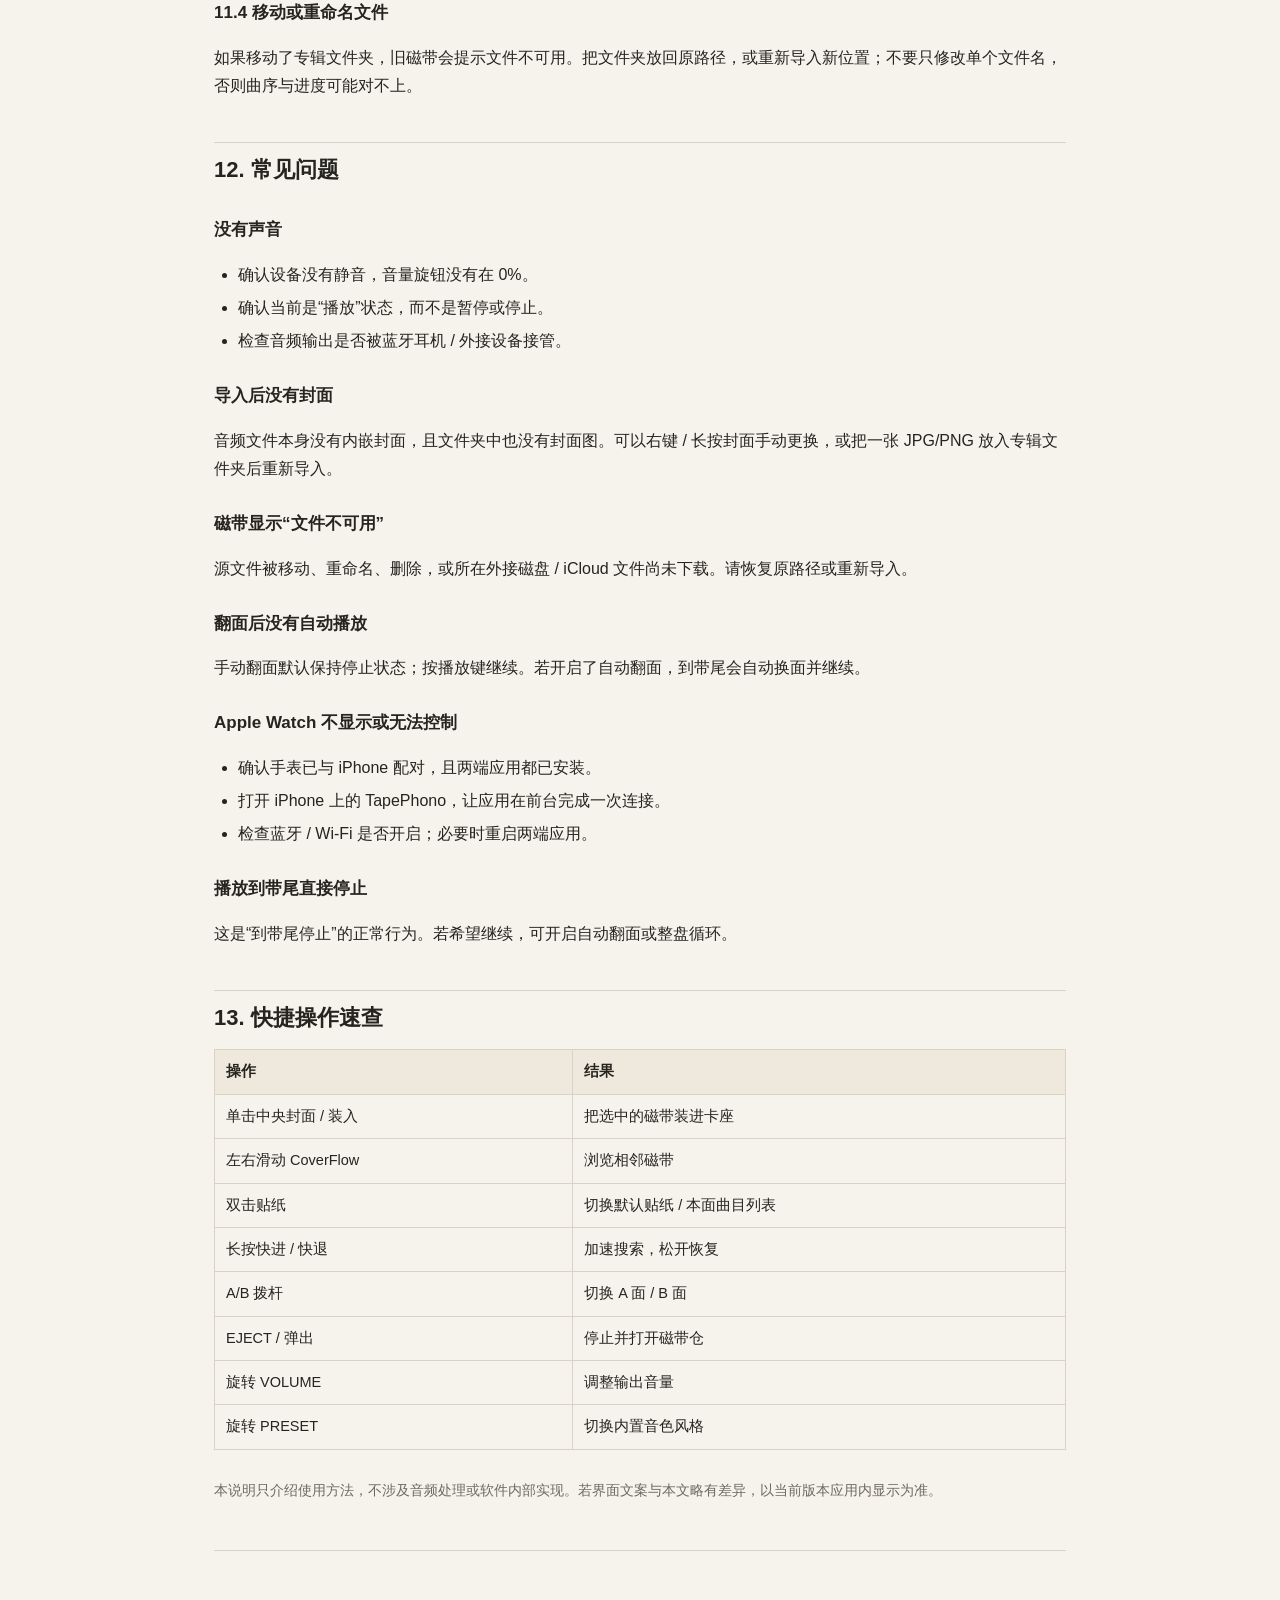
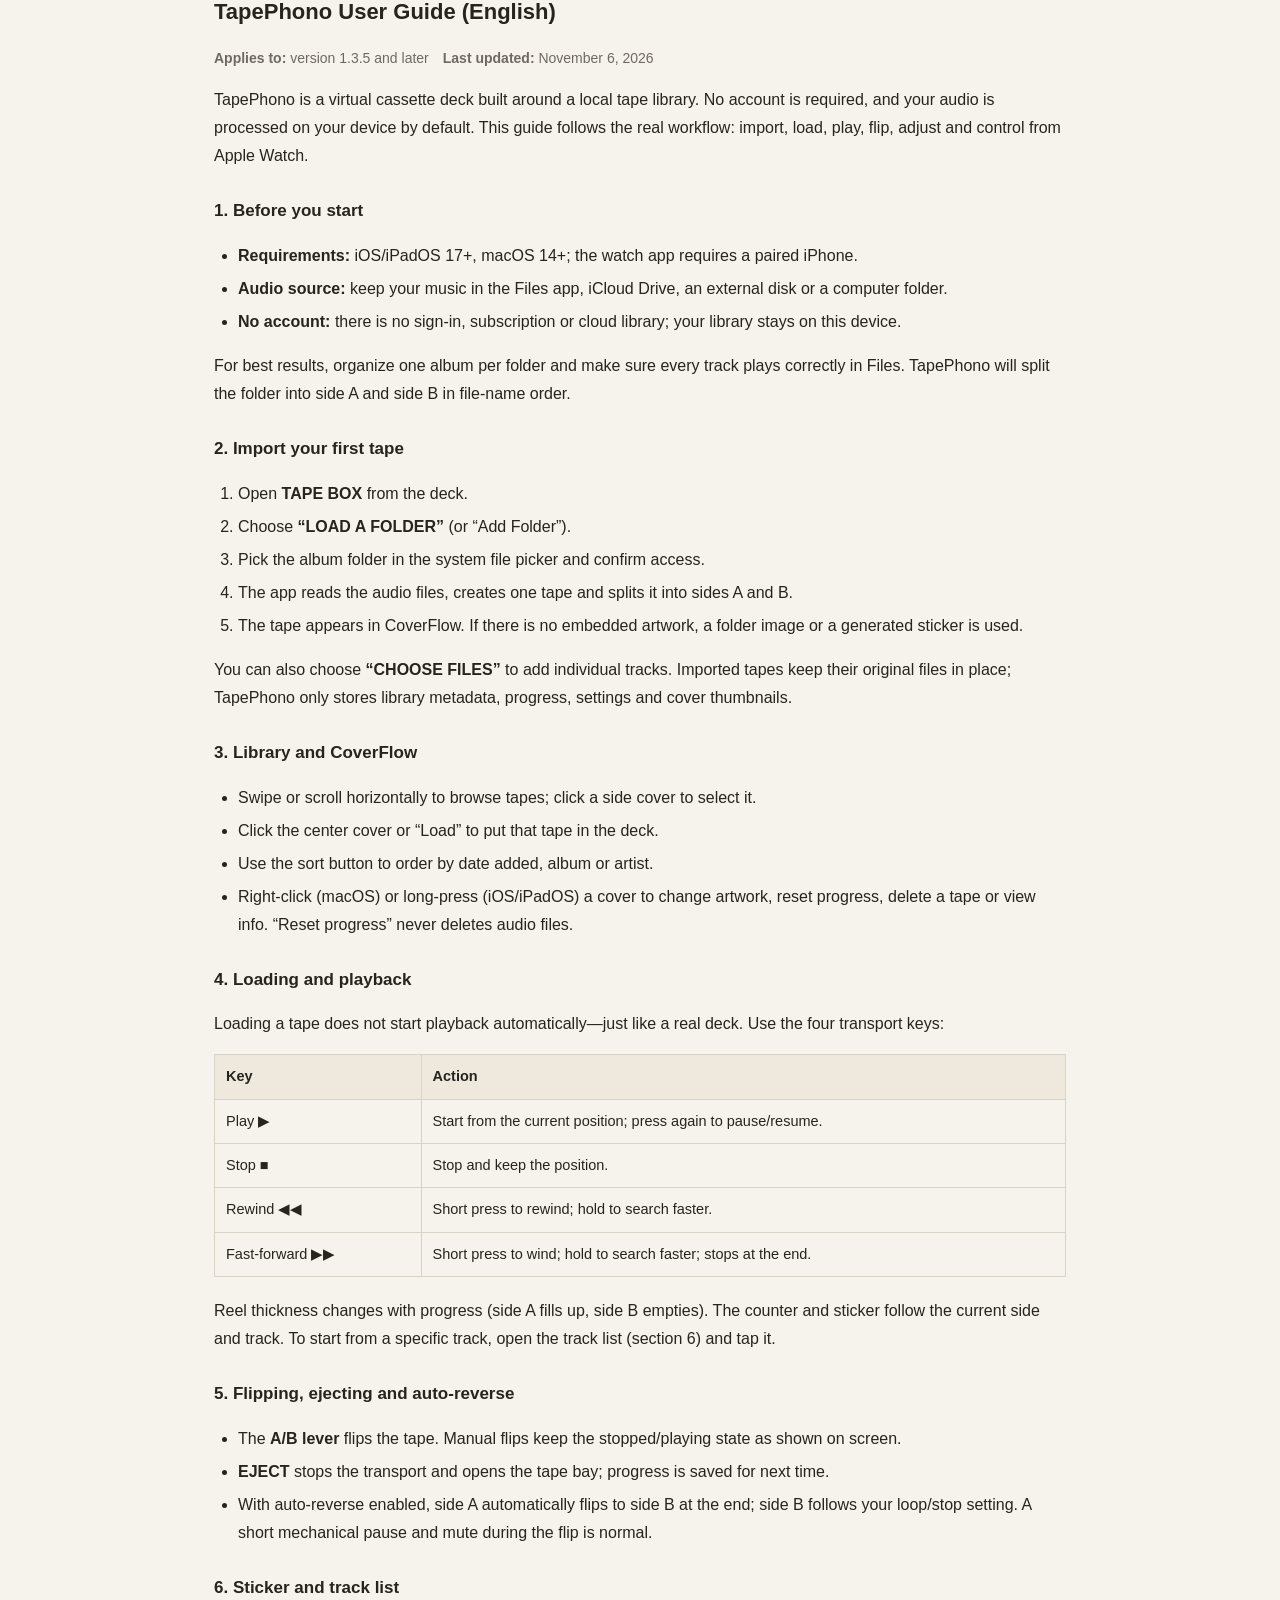
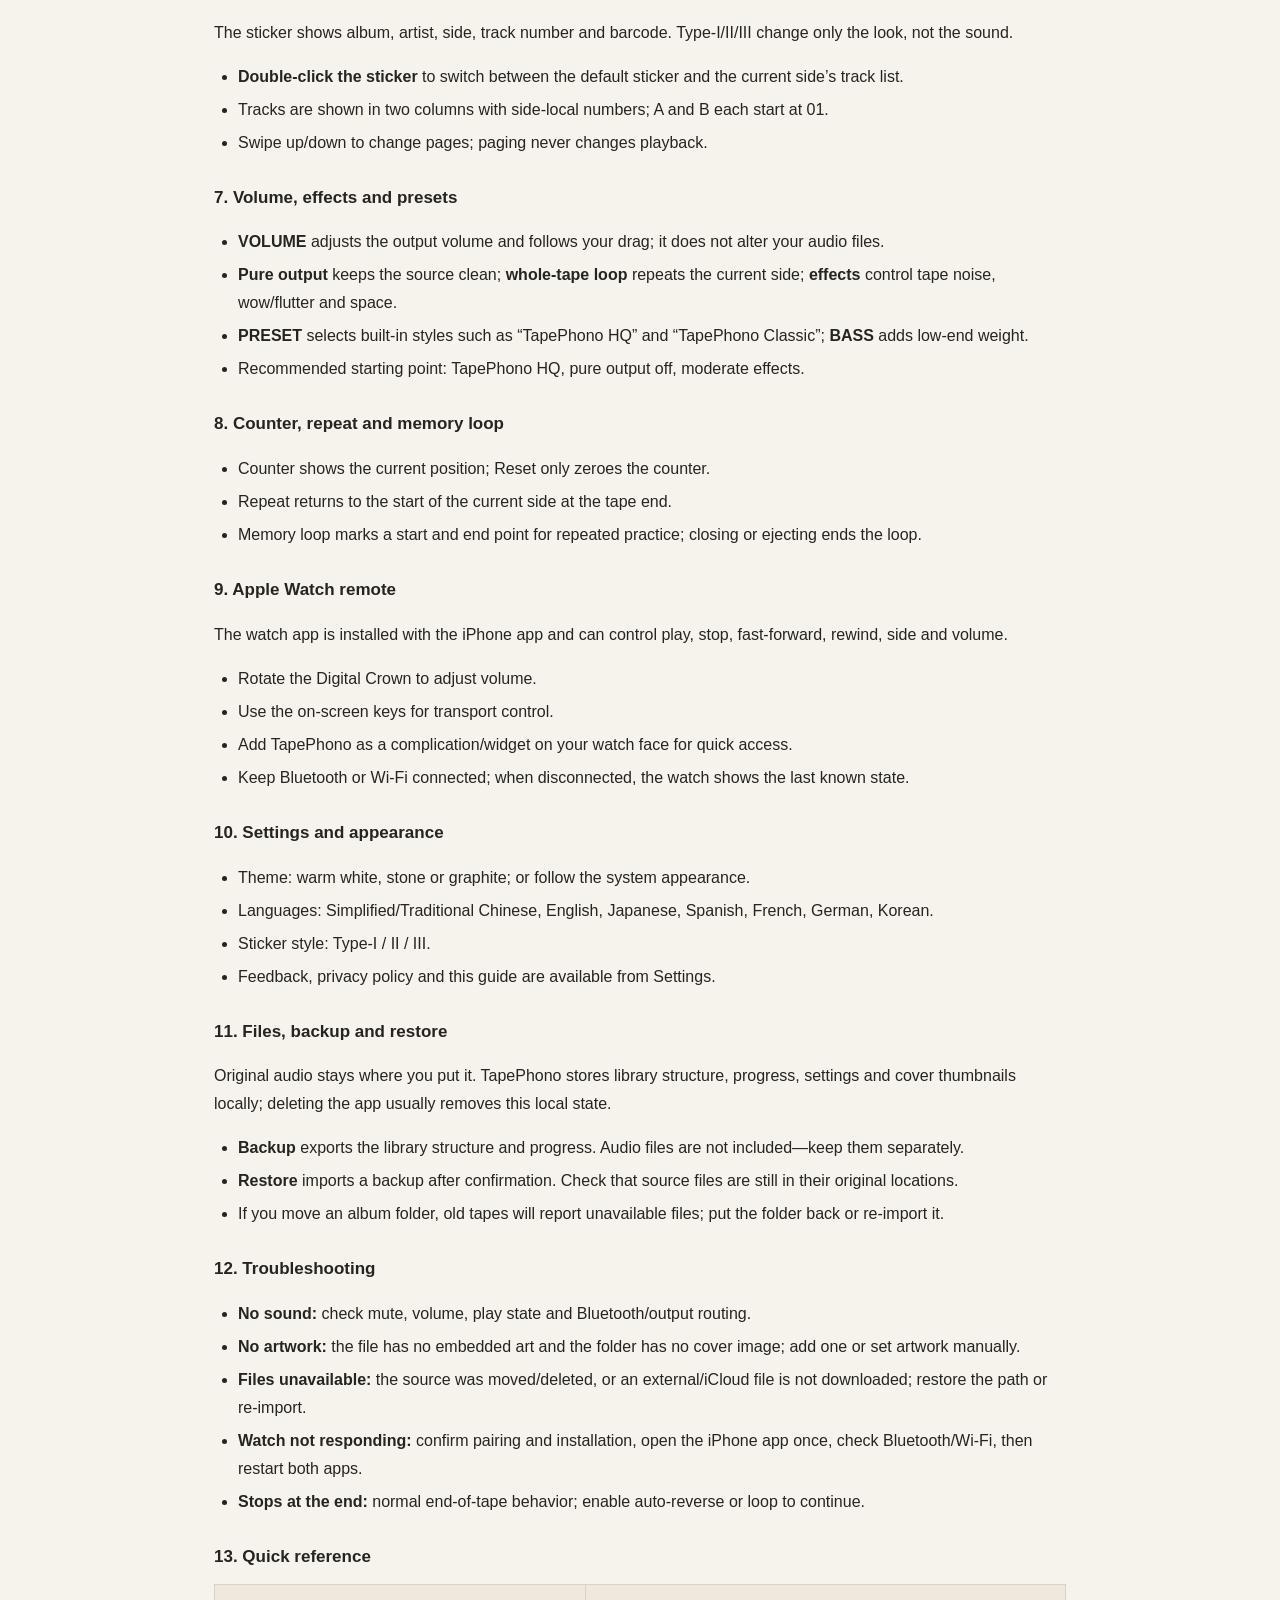
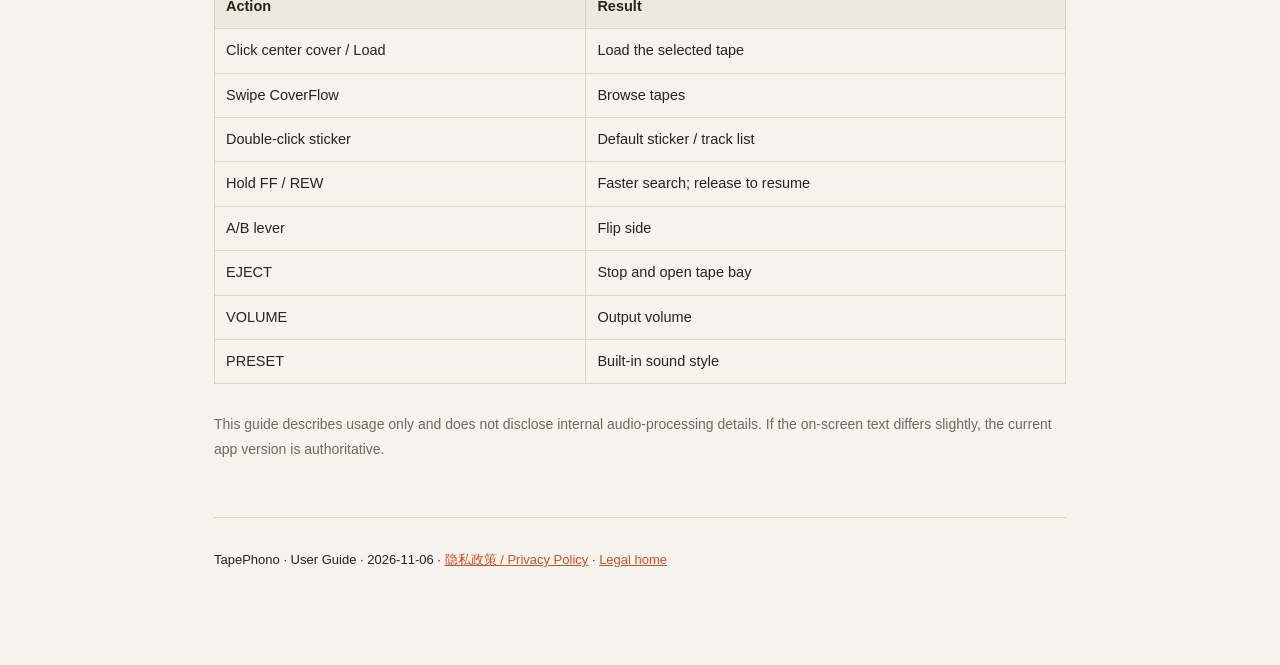
==== commit 5de039d8: "Add six localized user-guide pages and language switcher" ====
--- a/manual/index.html
+++ b/manual/index.html
@@ -5,31 +5,7 @@
 <meta name="viewport" content="width=device-width, initial-scale=1">
 <title>TapePhono 操作说明 · User Guide</title>
 <meta name="description" content="TapePhono 操作说明 / User Guide">
-<style>
-  :root{--ink:#26241f;--muted:#6e6a63;--line:#d9d3c7;--paper:#f6f3ec;--card:#fffdf8;--accent:#c4552d;--code:#efe9dd}
-  *{box-sizing:border-box}html{scroll-behavior:smooth}
-  body{margin:0;background:var(--paper);color:var(--ink);font-family:-apple-system,BlinkMacSystemFont,"Segoe UI","Noto Sans SC","PingFang SC","Hiragino Sans GB",sans-serif;line-height:1.75;font-size:16px}
-  .wrap{max-width:900px;margin:0 auto;padding:48px 24px 80px}
-  header{border-bottom:1px solid var(--line);padding-bottom:22px;margin-bottom:26px}
-  h1{font-size:clamp(28px,5vw,40px);margin:0 0 10px}
-  h2{font-size:22px;margin:42px 0 12px;padding-top:8px;border-top:1px solid var(--line)}
-  h3{font-size:17px;margin:26px 0 8px}
-  p,li{color:var(--ink)}.meta{color:var(--muted);font-size:14px}.lede{font-size:17px;color:var(--muted)}
-  nav.toc{background:var(--card);border:1px solid var(--line);border-radius:14px;padding:16px 20px;margin:24px 0}
-  nav.toc strong{display:block;margin-bottom:8px}nav.toc ol{margin:0;padding-left:22px;columns:2;column-gap:32px}
-  @media(max-width:620px){nav.toc ol{columns:1}}
-  table{width:100%;border-collapse:collapse;margin:12px 0 20px;font-size:14.5px}
-  th,td{border:1px solid var(--line);padding:9px 11px;vertical-align:top;text-align:left}th{background:var(--code)}
-  ul,ol{padding-left:24px}li{margin:5px 0}
-  code{background:var(--code);padding:1px 6px;border-radius:5px;font-size:90%}
-  a{color:var(--accent)}
-  .note{background:var(--card);border-left:4px solid var(--accent);padding:12px 16px;border-radius:0 10px 10px 0;margin:18px 0}
-  .lang{display:flex;gap:10px;flex-wrap:wrap;margin-top:14px}
-  .lang a{border:1px solid var(--line);background:var(--card);color:var(--ink);text-decoration:none;font-size:13px;padding:5px 12px;border-radius:999px}
-  .lang a:hover{border-color:var(--accent);color:var(--accent)}
-  footer{margin-top:56px;padding-top:18px;border-top:1px solid var(--line);color:var(--muted);font-size:13px}
-  @media print{body{background:#fff}nav.toc,.lang{display:none}a{color:inherit;text-decoration:none}h2{page-break-after:avoid}}
-</style>
+<link rel="stylesheet" href="manual.css">
 </head>
 <body>
 <div class="wrap">
@@ -37,7 +13,13 @@
   <h1>TapePhono 操作说明</h1>
   <p class="meta"><strong>适用版本：</strong>1.3.5 及后续版本　<strong>最后更新：</strong>2026 年 11 月 6 日</p>
   <p class="lede">从导入第一盘磁带，到播放、翻面、调音与手表遥控——这是一份按实际使用顺序编写的说明。TapePhono 以本地磁带库为核心，不需要注册账号，音频默认只在你的设备上处理。</p>
-  <div class="lang"><a href="#zh">简体中文</a><a href="#en">English</a><a href="../privacy/">隐私政策</a></div>
+  <div class="lang">
+    <a href="#zh">简体中文</a><a href="#en">English</a>
+    <a href="zh-Hant/">繁體中文</a><a href="ja/">日本語</a>
+    <a href="es/">Español</a><a href="fr/">Français</a>
+    <a href="de/">Deutsch</a><a href="ko/">한국어</a>
+    <a href="../privacy/">隐私政策</a>
+  </div>
 </header>
 
 <main id="zh">
--- a/manual/manual.css
+++ b/manual/manual.css
@@ -0,0 +1,23 @@
+:root{--ink:#26241f;--muted:#6e6a63;--line:#d9d3c7;--paper:#f6f3ec;--card:#fffdf8;--accent:#c4552d;--code:#efe9dd}
+  *{box-sizing:border-box}html{scroll-behavior:smooth}
+  body{margin:0;background:var(--paper);color:var(--ink);font-family:-apple-system,BlinkMacSystemFont,"Segoe UI","Noto Sans SC","PingFang SC","Hiragino Sans GB",sans-serif;line-height:1.75;font-size:16px}
+  .wrap{max-width:900px;margin:0 auto;padding:48px 24px 80px}
+  header{border-bottom:1px solid var(--line);padding-bottom:22px;margin-bottom:26px}
+  h1{font-size:clamp(28px,5vw,40px);margin:0 0 10px}
+  h2{font-size:22px;margin:42px 0 12px;padding-top:8px;border-top:1px solid var(--line)}
+  h3{font-size:17px;margin:26px 0 8px}
+  p,li{color:var(--ink)}.meta{color:var(--muted);font-size:14px}.lede{font-size:17px;color:var(--muted)}
+  nav.toc{background:var(--card);border:1px solid var(--line);border-radius:14px;padding:16px 20px;margin:24px 0}
+  nav.toc strong{display:block;margin-bottom:8px}nav.toc ol{margin:0;padding-left:22px;columns:2;column-gap:32px}
+  @media(max-width:620px){nav.toc ol{columns:1}}
+  table{width:100%;border-collapse:collapse;margin:12px 0 20px;font-size:14.5px}
+  th,td{border:1px solid var(--line);padding:9px 11px;vertical-align:top;text-align:left}th{background:var(--code)}
+  ul,ol{padding-left:24px}li{margin:5px 0}
+  code{background:var(--code);padding:1px 6px;border-radius:5px;font-size:90%}
+  a{color:var(--accent)}
+  .note{background:var(--card);border-left:4px solid var(--accent);padding:12px 16px;border-radius:0 10px 10px 0;margin:18px 0}
+  .lang{display:flex;gap:10px;flex-wrap:wrap;margin-top:14px}
+  .lang a{border:1px solid var(--line);background:var(--card);color:var(--ink);text-decoration:none;font-size:13px;padding:5px 12px;border-radius:999px}
+  .lang a:hover{border-color:var(--accent);color:var(--accent)}
+  footer{margin-top:56px;padding-top:18px;border-top:1px solid var(--line);color:var(--muted);font-size:13px}
+  @media print{body{background:#fff}nav.toc,.lang{display:none}a{color:inherit;text-decoration:none}h2{page-break-after:avoid}}
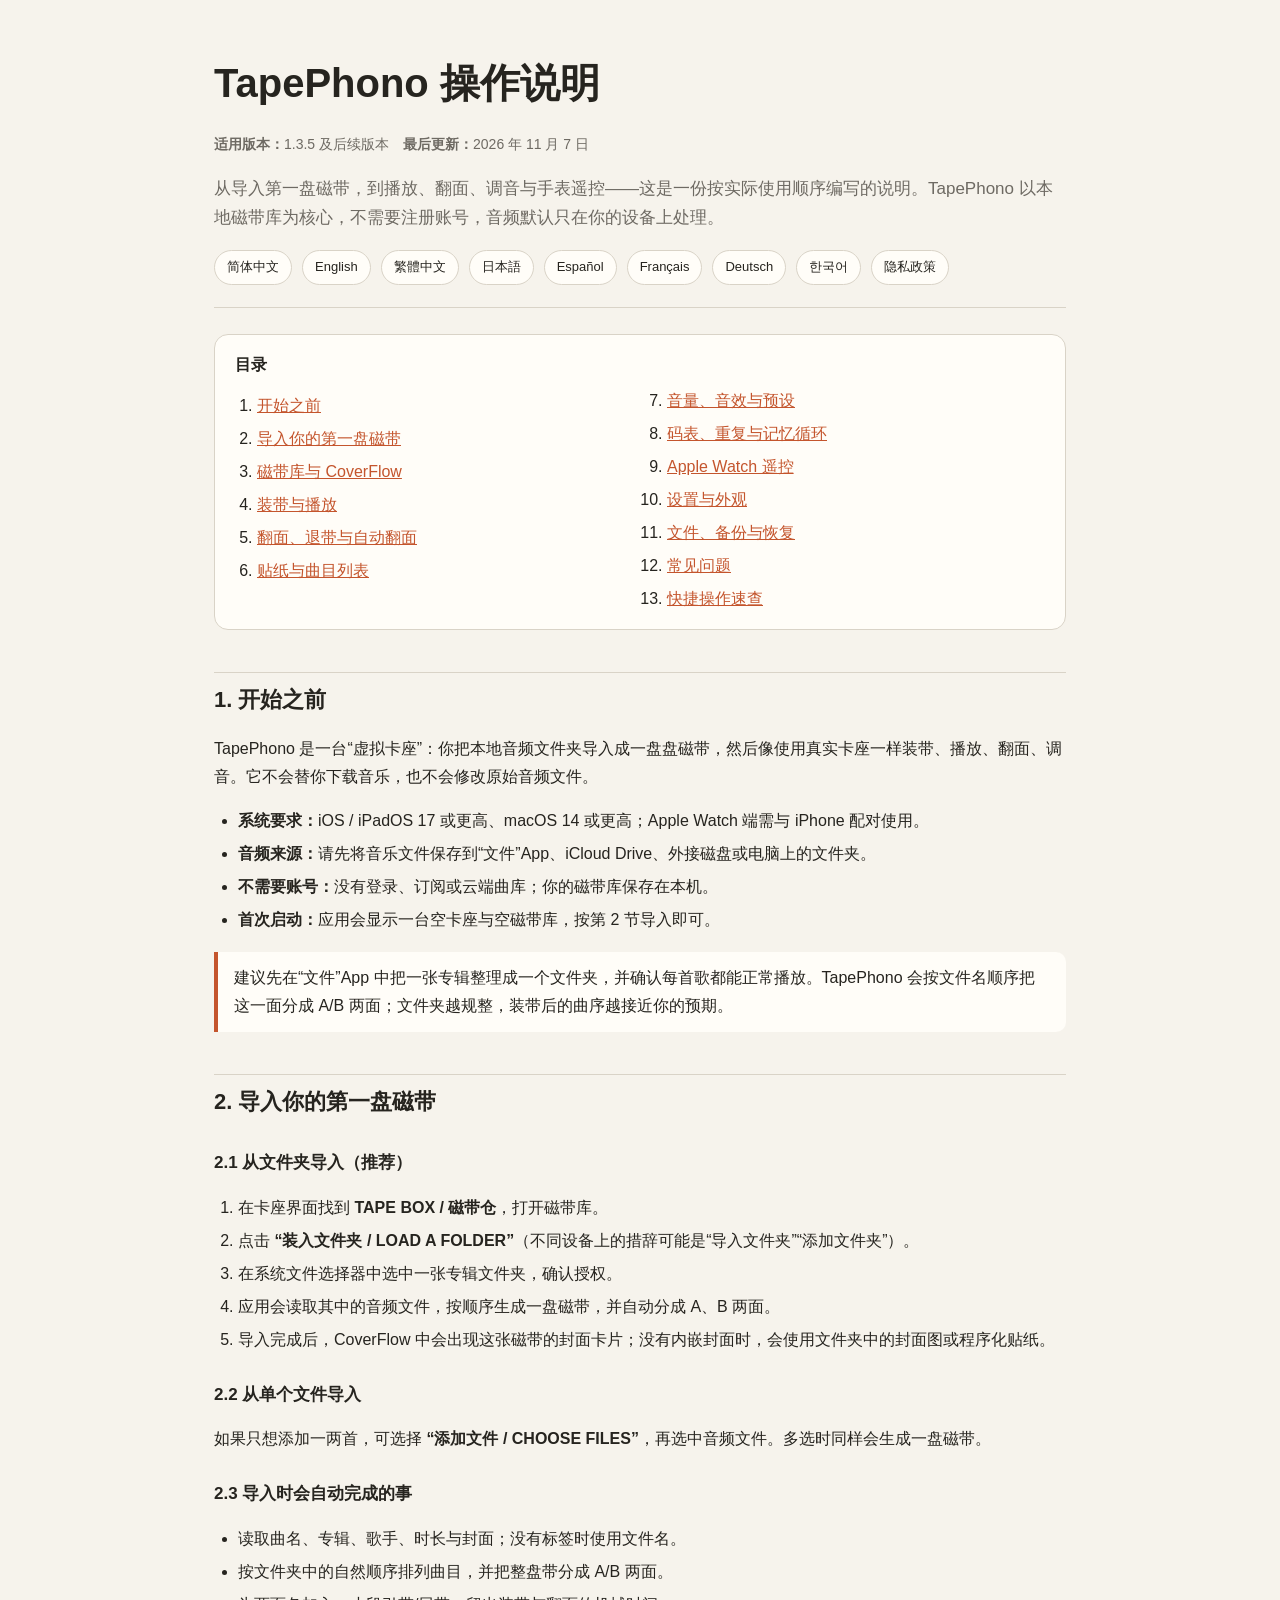
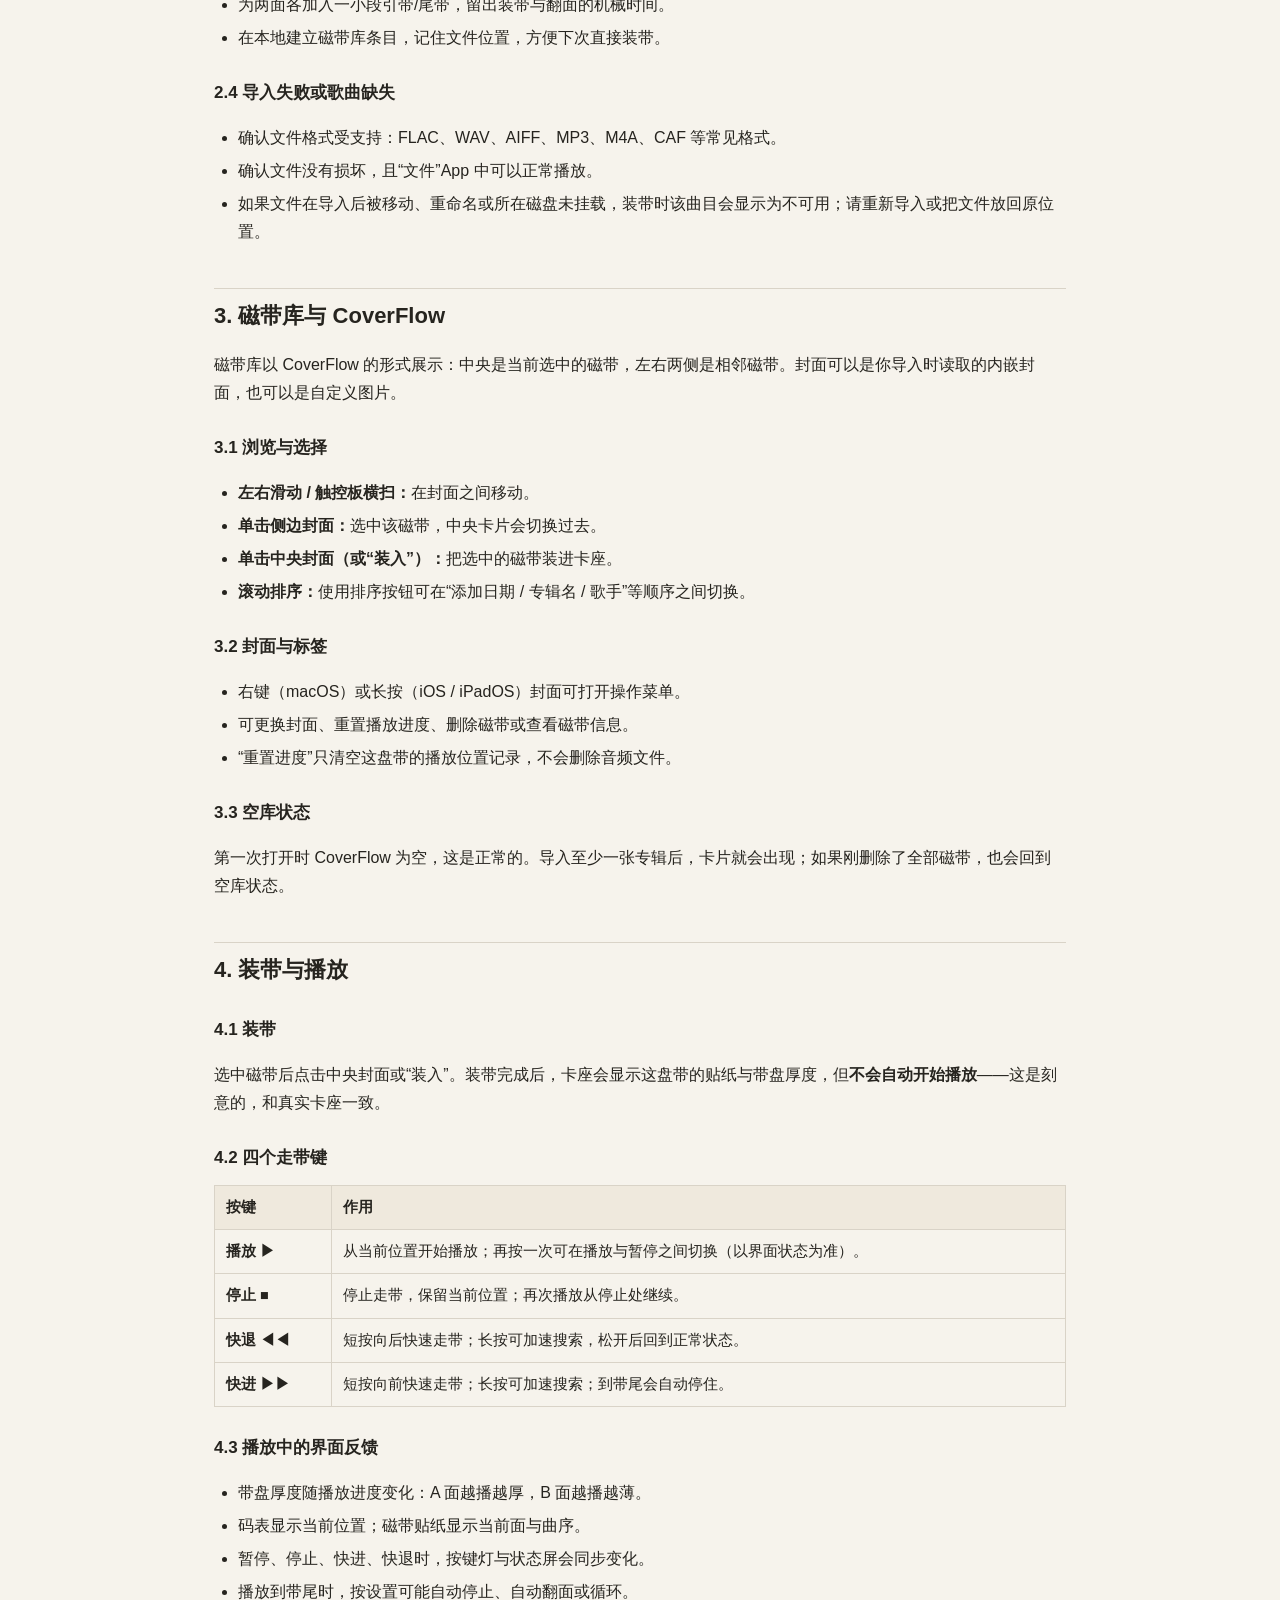
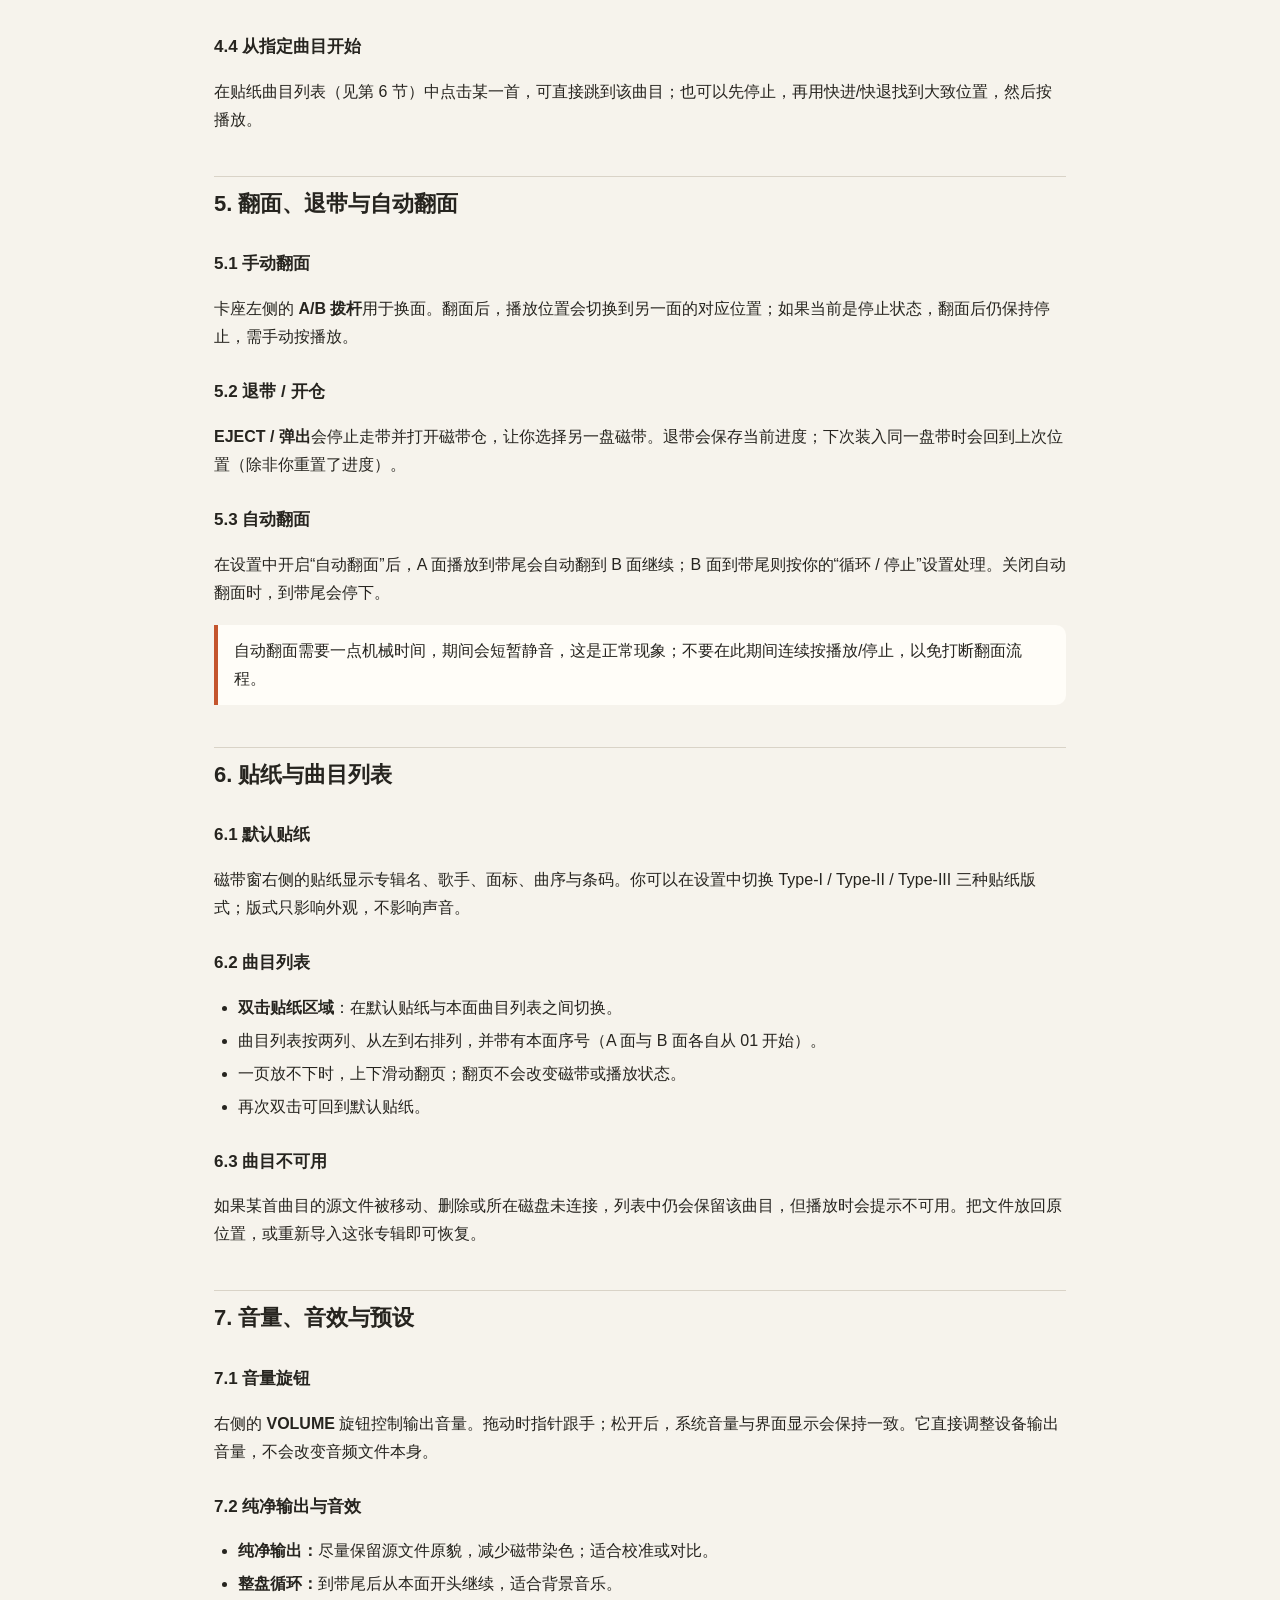
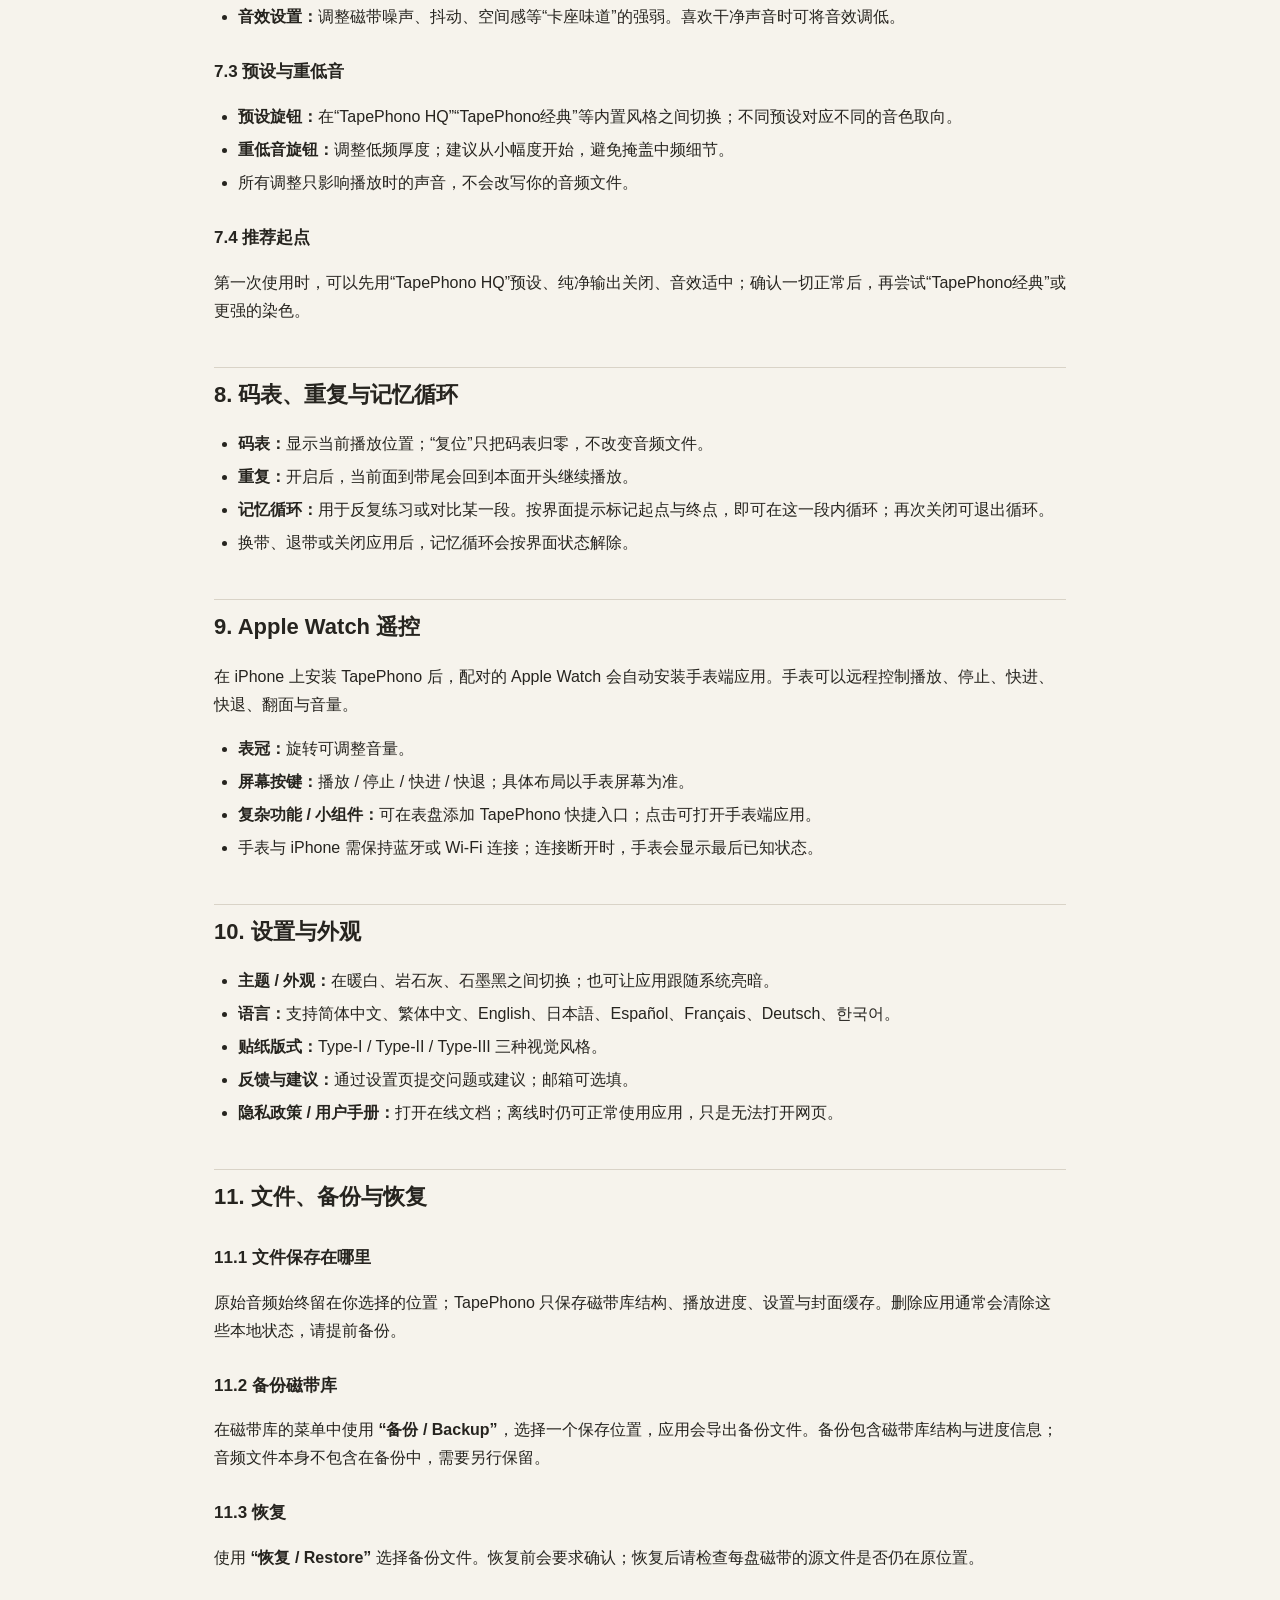
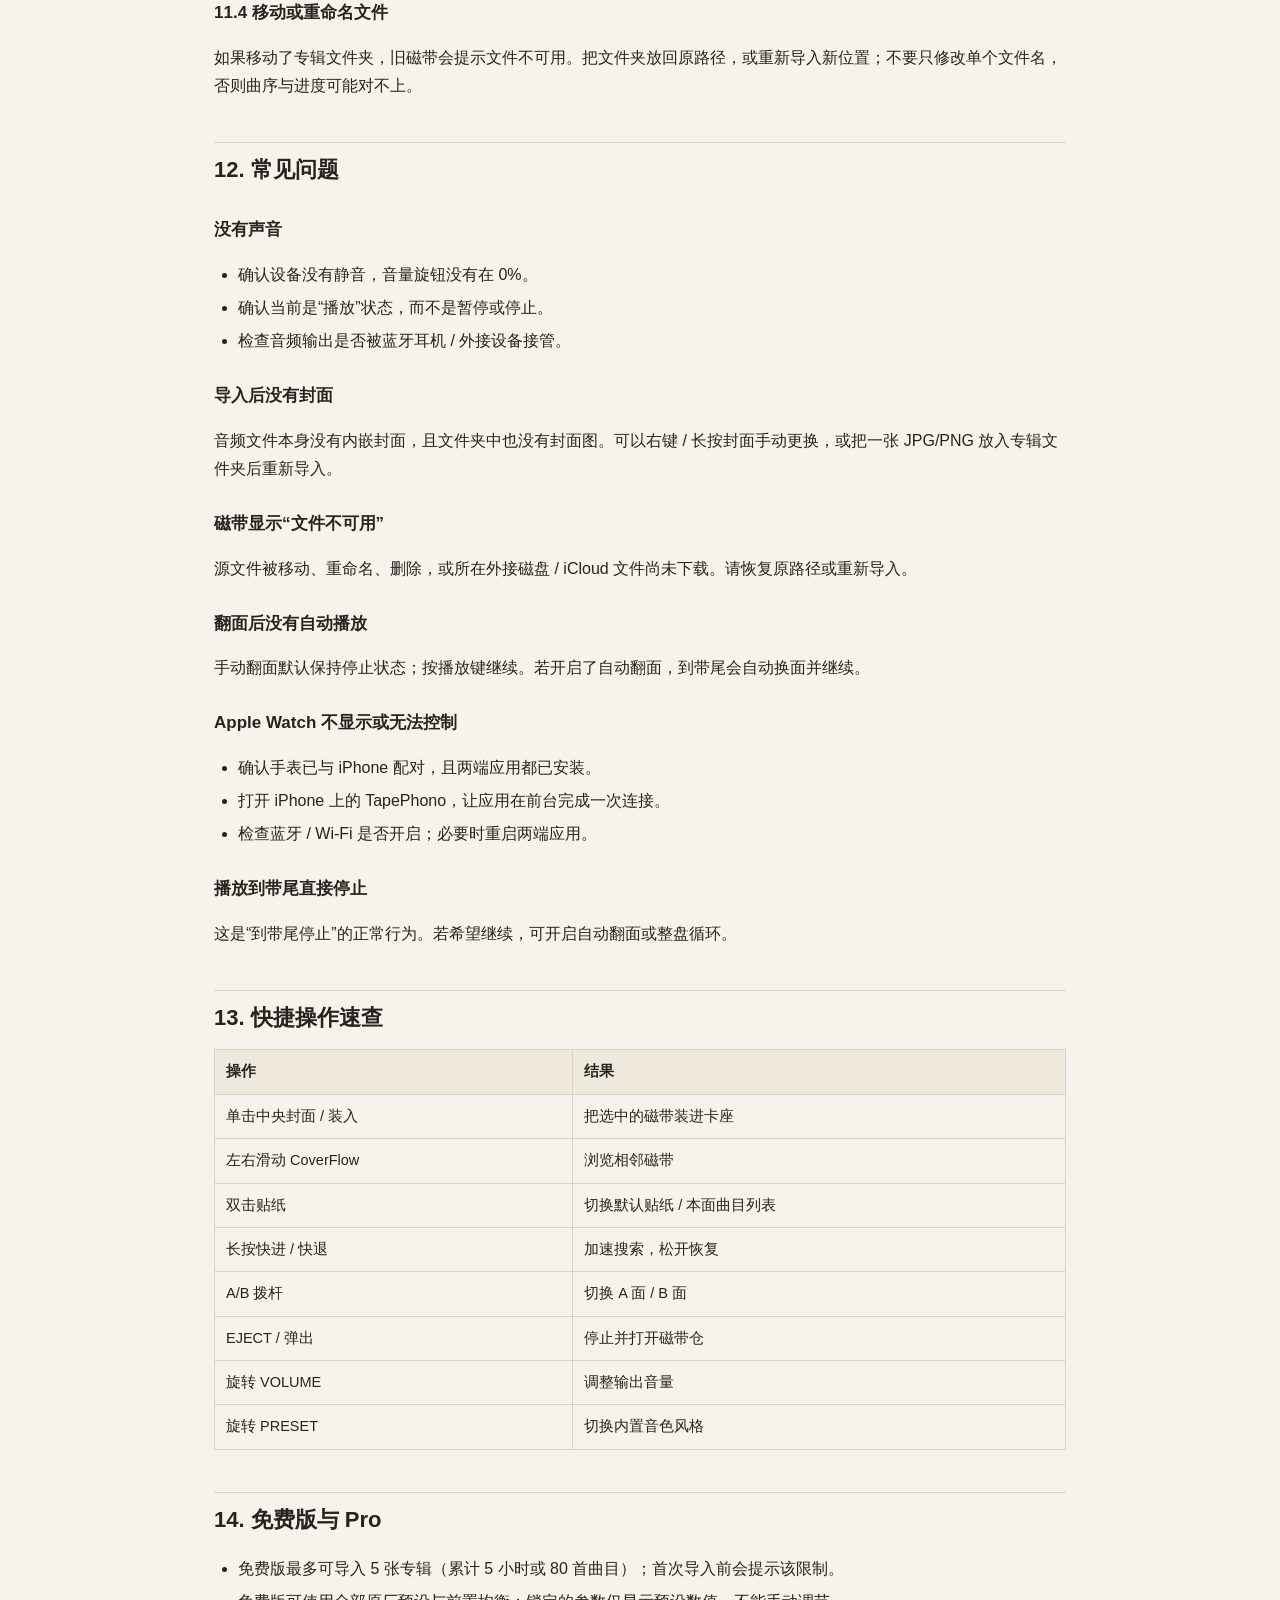
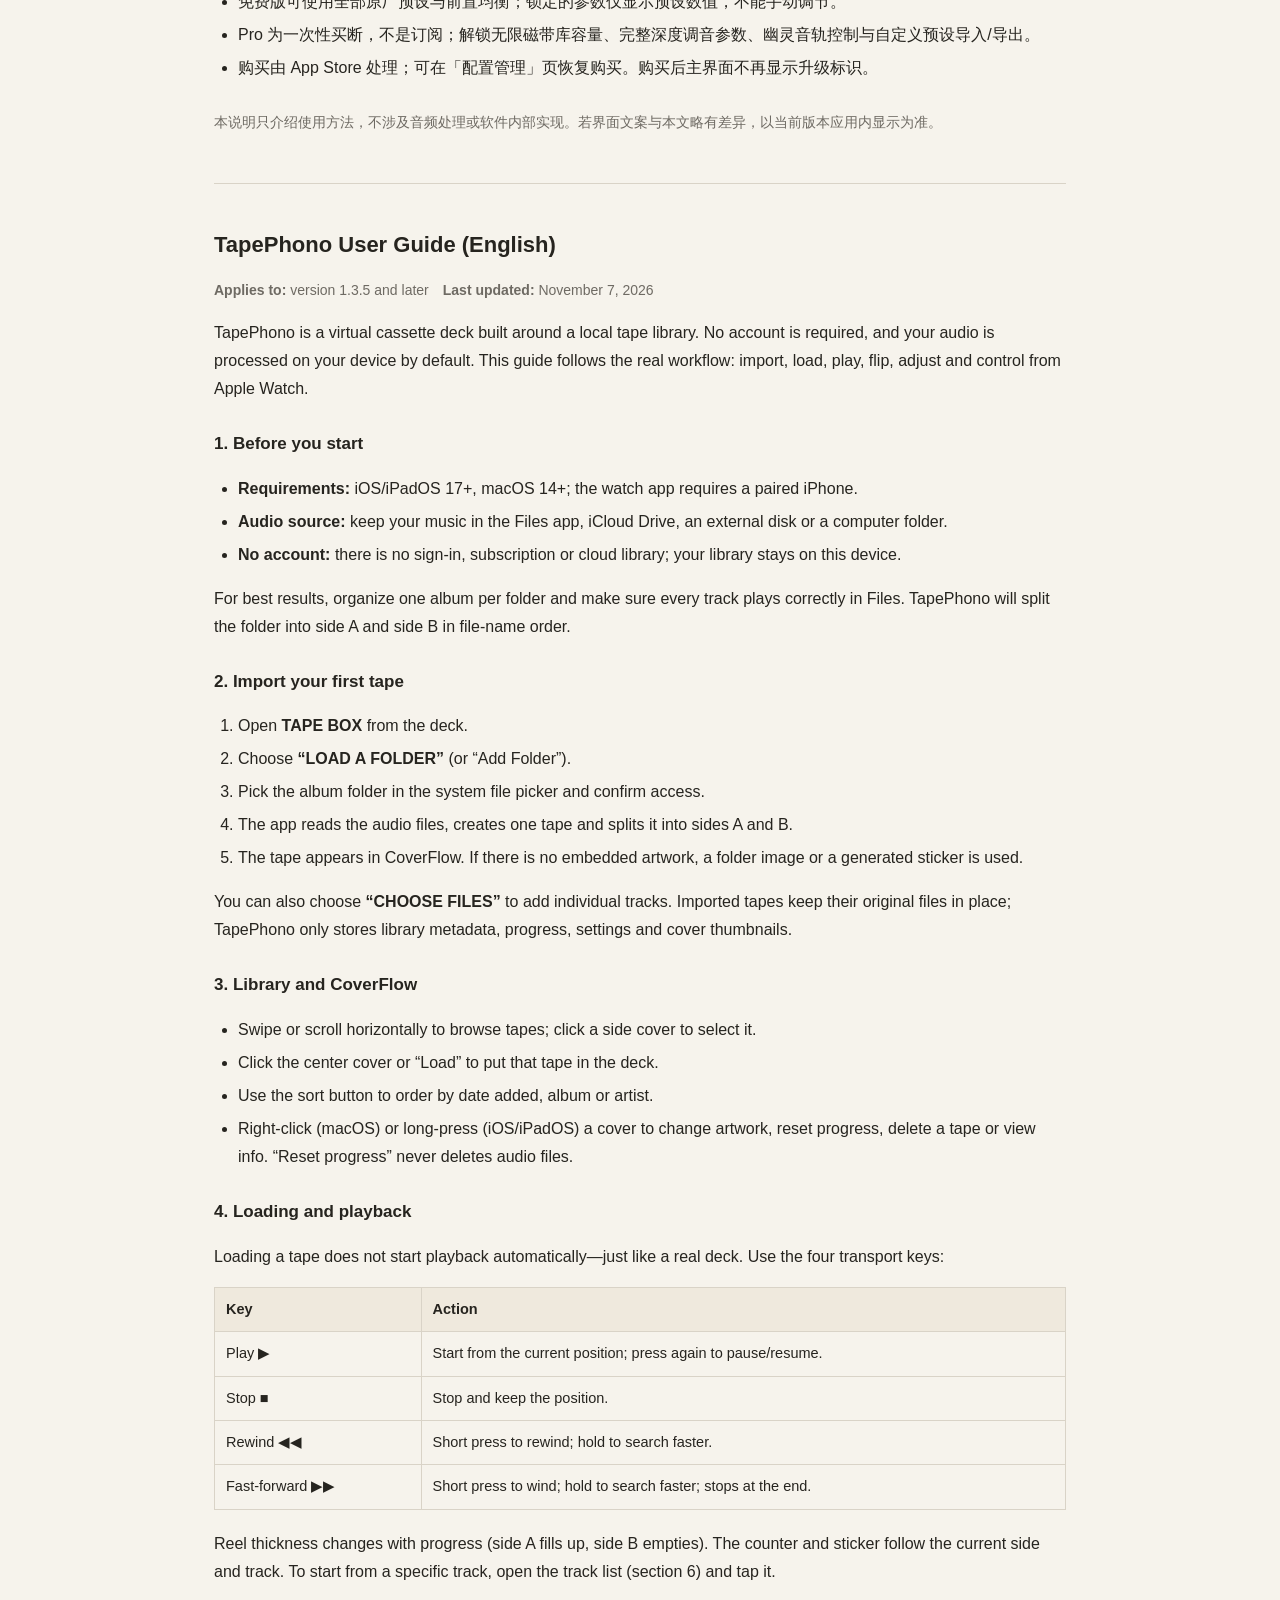
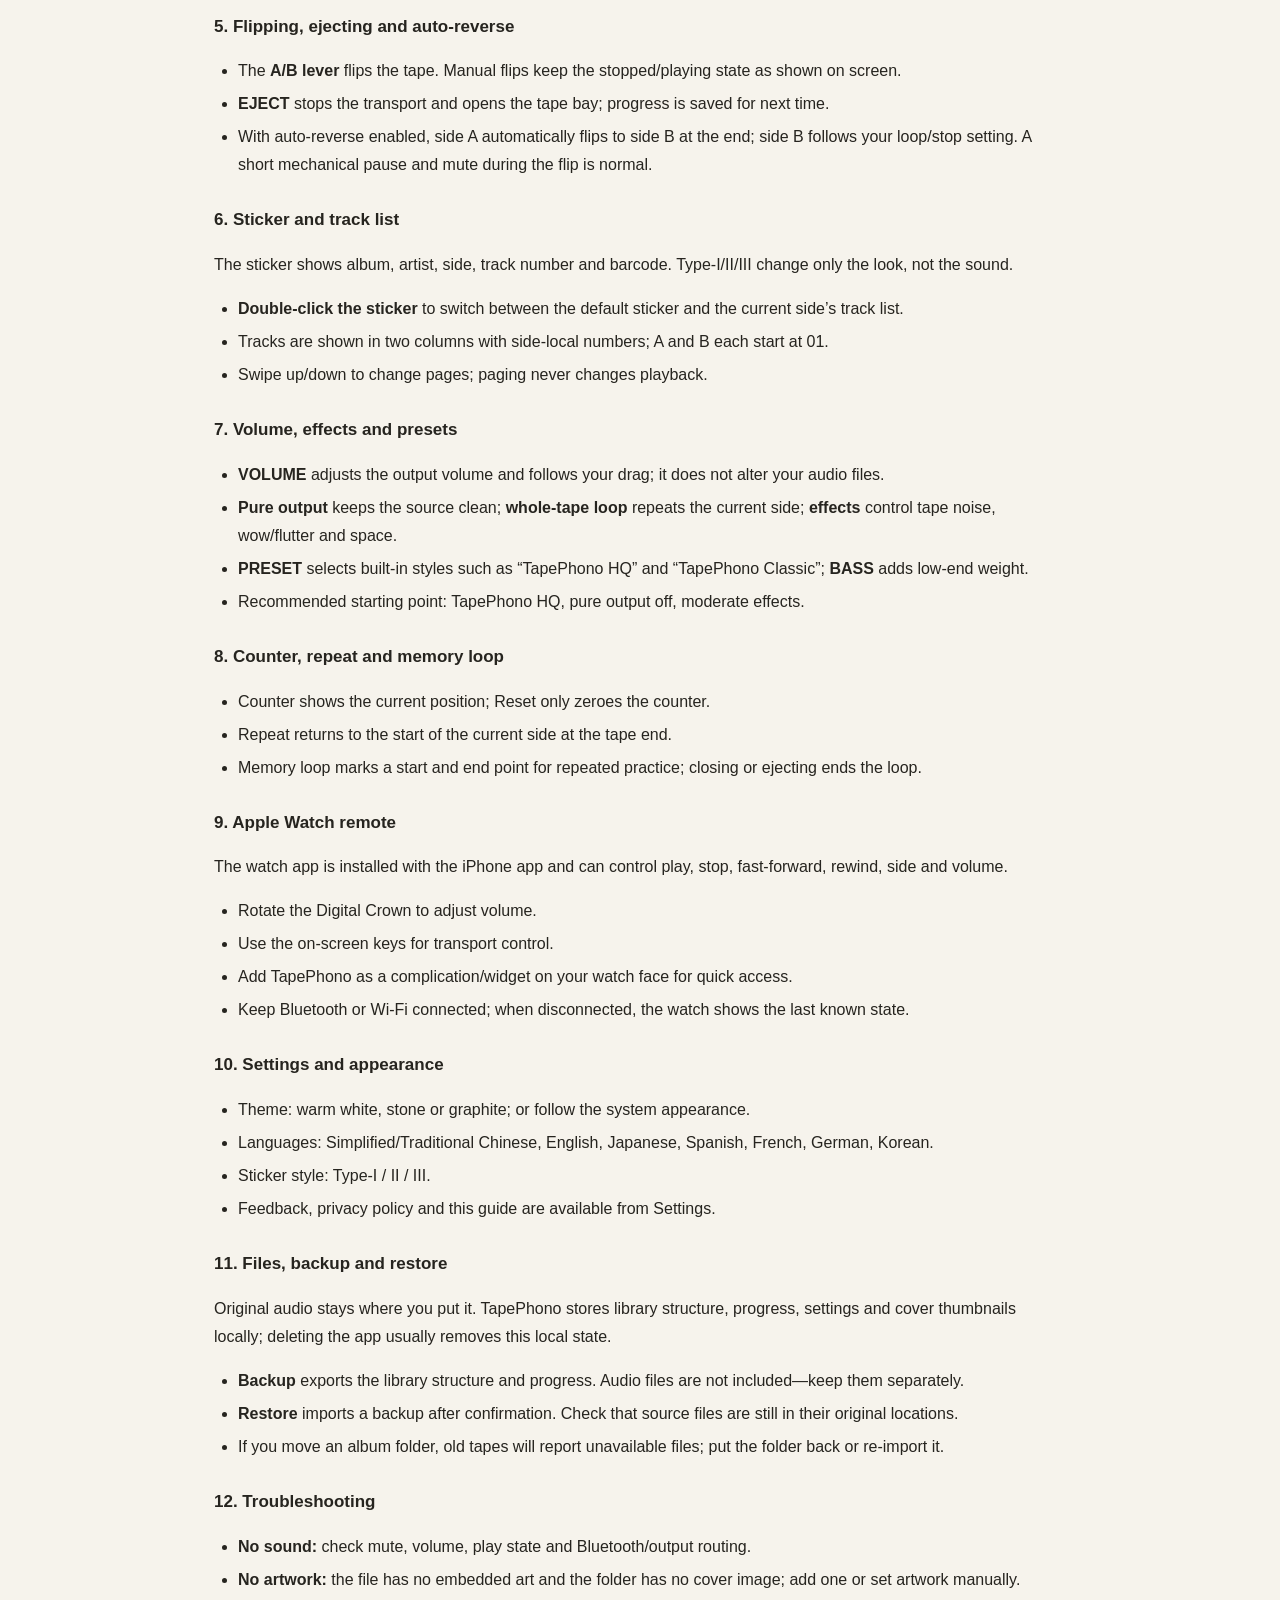
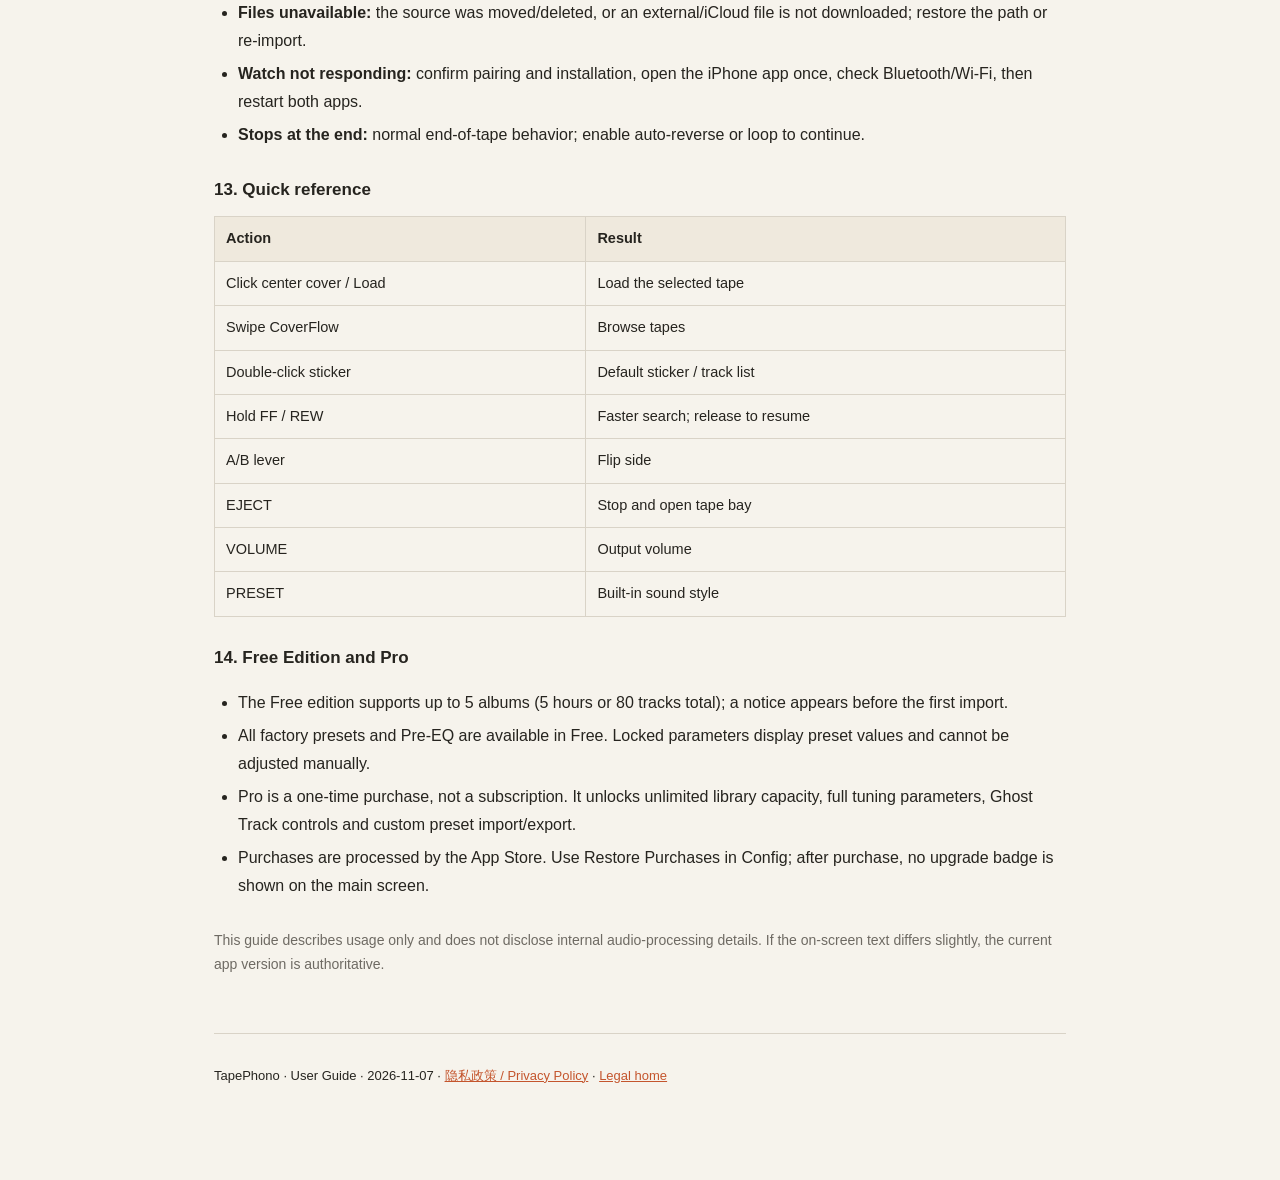
==== commit 67609781: "Update manual and privacy for Free + Pro and Cloudflare Worker feedback" ====
--- a/manual/index.html
+++ b/manual/index.html
@@ -11,7 +11,7 @@
 <div class="wrap">
 <header>
   <h1>TapePhono 操作说明</h1>
-  <p class="meta"><strong>适用版本：</strong>1.3.5 及后续版本　<strong>最后更新：</strong>2026 年 11 月 6 日</p>
+  <p class="meta"><strong>适用版本：</strong>1.3.5 及后续版本　<strong>最后更新：</strong>2026 年 11 月 7 日</p>
   <p class="lede">从导入第一盘磁带，到播放、翻面、调音与手表遥控——这是一份按实际使用顺序编写的说明。TapePhono 以本地磁带库为核心，不需要注册账号，音频默认只在你的设备上处理。</p>
   <div class="lang">
     <a href="#zh">简体中文</a><a href="#en">English</a>
@@ -230,6 +230,7 @@
     <tr><td>旋转 PRESET</td><td>切换内置音色风格</td></tr>
   </tbody>
 </table>
+<h2 id="s14">14. 免费版与 Pro</h2><ul><li>免费版最多可导入 5 张专辑（累计 5 小时或 80 首曲目）；首次导入前会提示该限制。</li><li>免费版可使用全部原厂预设与前置均衡；锁定的参数仅显示预设数值，不能手动调节。</li><li>Pro 为一次性买断，不是订阅；解锁无限磁带库容量、完整深度调音参数、幽灵音轨控制与自定义预设导入/导出。</li><li>购买由 App Store 处理；可在「配置管理」页恢复购买。购买后主界面不再显示升级标识。</li></ul>
 <p class="meta" style="margin-top:28px">本说明只介绍使用方法，不涉及音频处理或软件内部实现。若界面文案与本文略有差异，以当前版本应用内显示为准。</p>
 </main>
 
@@ -237,7 +238,7 @@
 
 <main id="en" lang="en">
 <h2 style="border-top:0;padding-top:0">TapePhono User Guide (English)</h2>
-<p class="meta"><strong>Applies to:</strong> version 1.3.5 and later　<strong>Last updated:</strong> November 6, 2026</p>
+<p class="meta"><strong>Applies to:</strong> version 1.3.5 and later　<strong>Last updated:</strong> November 7, 2026</p>
 <p>TapePhono is a virtual cassette deck built around a local tape library. No account is required, and your audio is processed on your device by default. This guide follows the real workflow: import, load, play, flip, adjust and control from Apple Watch.</p>
 
 <h3>1. Before you start</h3>
@@ -357,11 +358,18 @@
     <tr><td>PRESET</td><td>Built-in sound style</td></tr>
   </tbody>
 </table>
+<h3>14. Free Edition and Pro</h3>
+<ul>
+  <li>The Free edition supports up to 5 albums (5 hours or 80 tracks total); a notice appears before the first import.</li>
+  <li>All factory presets and Pre-EQ are available in Free. Locked parameters display preset values and cannot be adjusted manually.</li>
+  <li>Pro is a one-time purchase, not a subscription. It unlocks unlimited library capacity, full tuning parameters, Ghost Track controls and custom preset import/export.</li>
+  <li>Purchases are processed by the App Store. Use Restore Purchases in Config; after purchase, no upgrade badge is shown on the main screen.</li>
+</ul>
 <p class="meta" style="margin-top:28px">This guide describes usage only and does not disclose internal audio-processing details. If the on-screen text differs slightly, the current app version is authoritative.</p>
 </main>
 
 <footer>
-  <p>TapePhono · User Guide · 2026-11-06 · <a href="../privacy/">隐私政策 / Privacy Policy</a> · <a href="../">Legal home</a></p>
+  <p>TapePhono · User Guide · 2026-11-07 · <a href="../privacy/">隐私政策 / Privacy Policy</a> · <a href="../">Legal home</a></p>
 </footer>
 </div>
 </body>
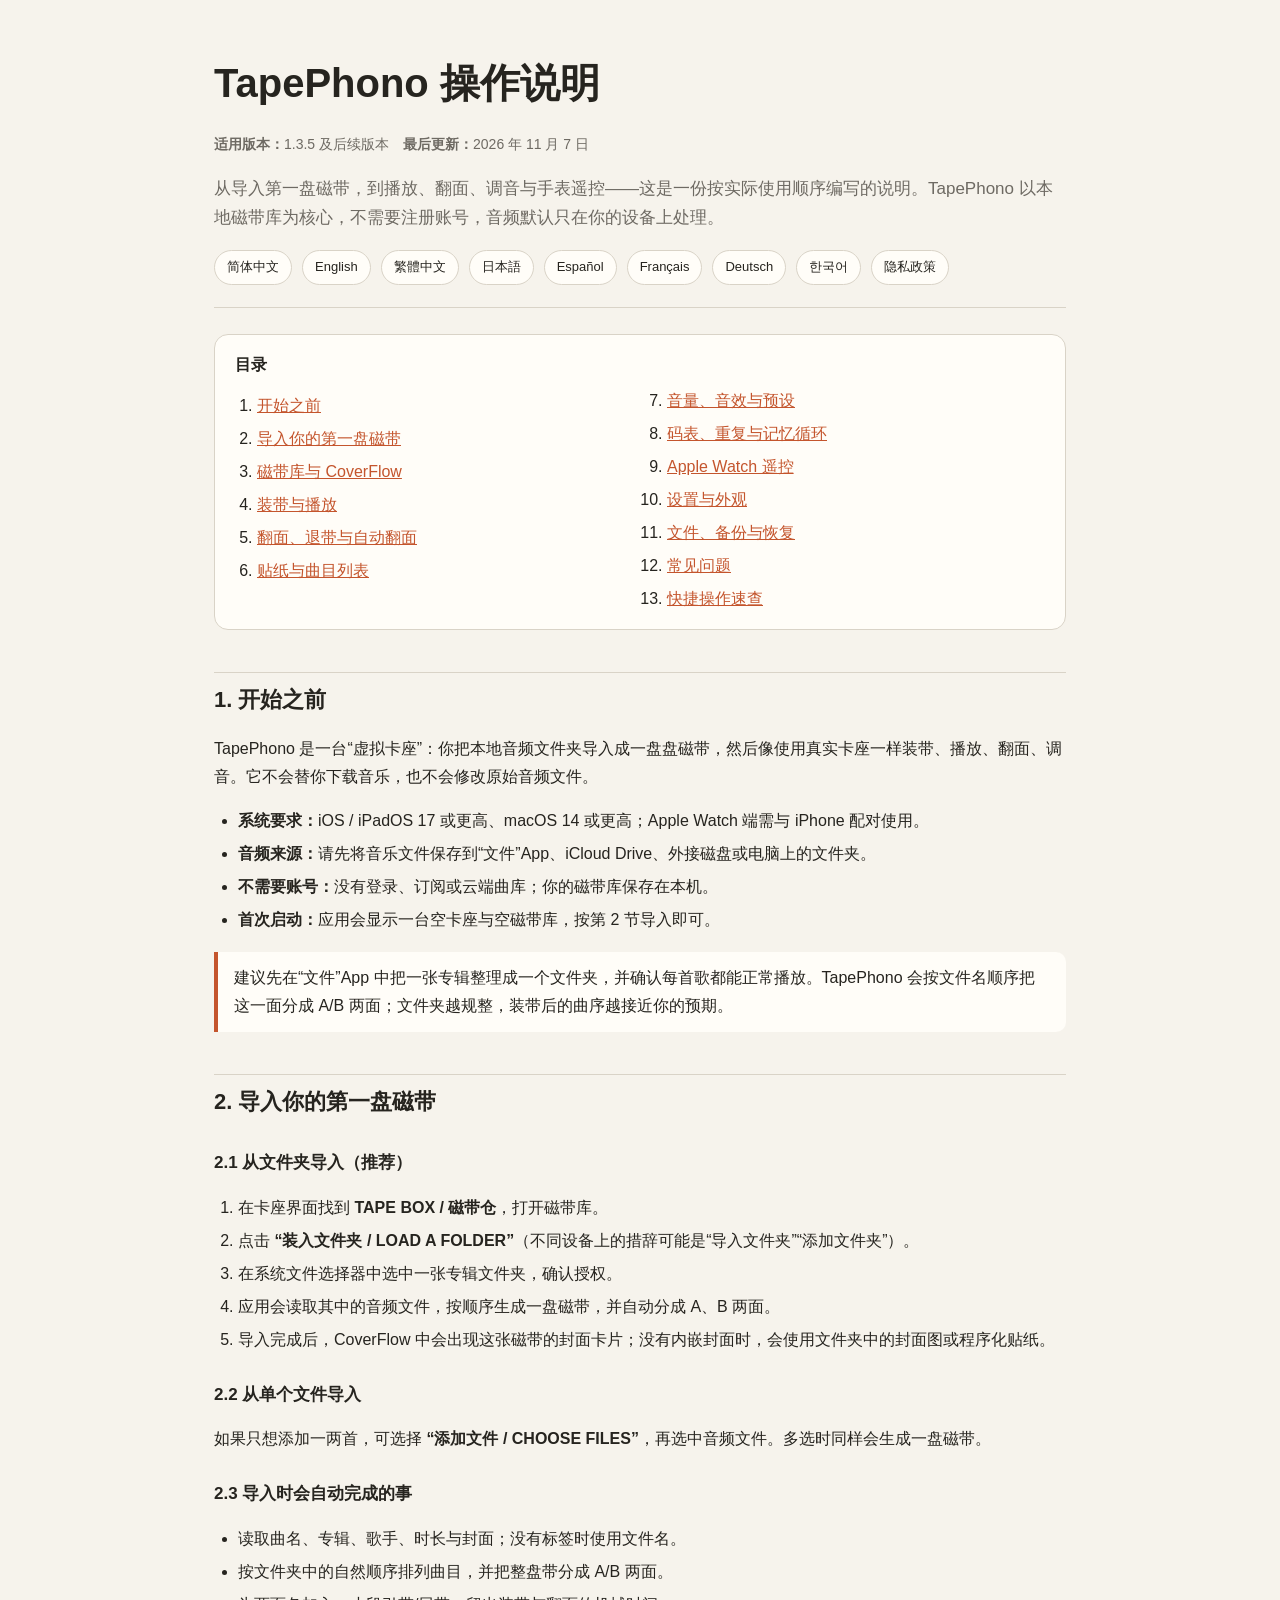
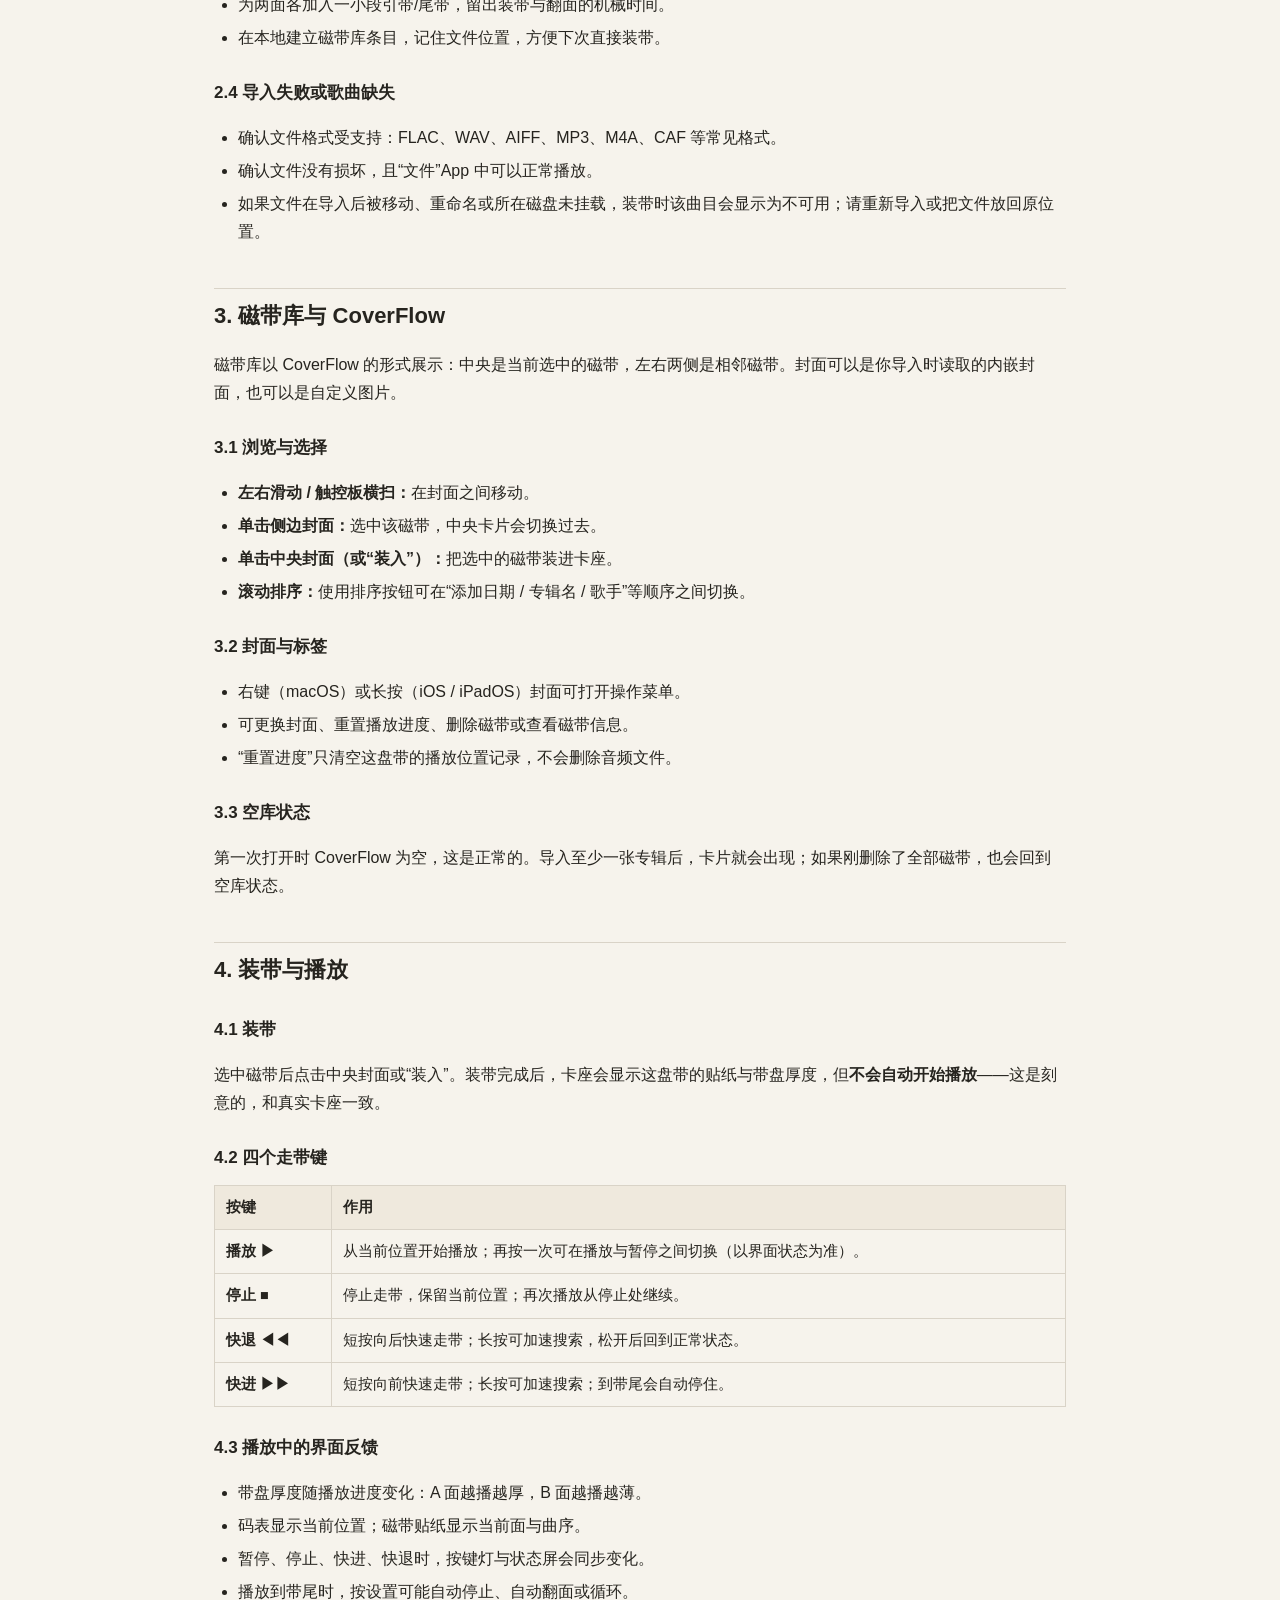
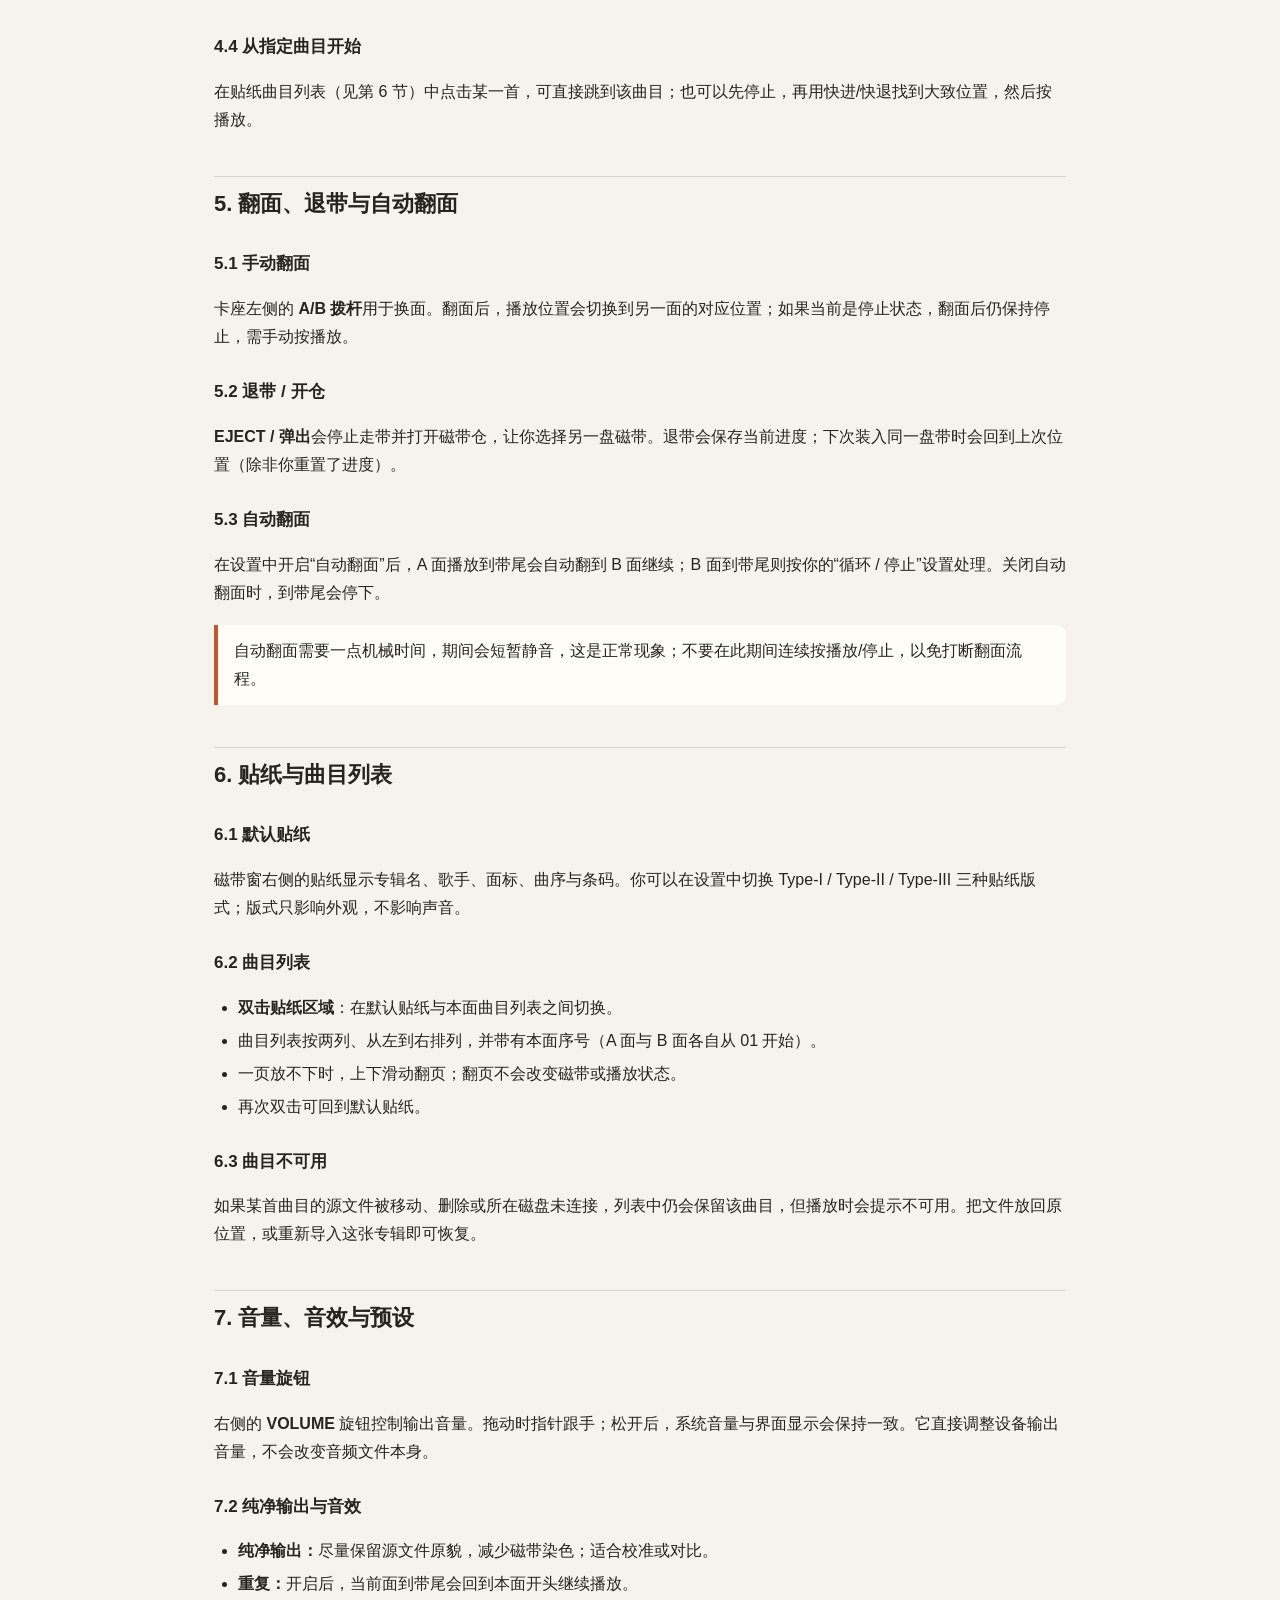
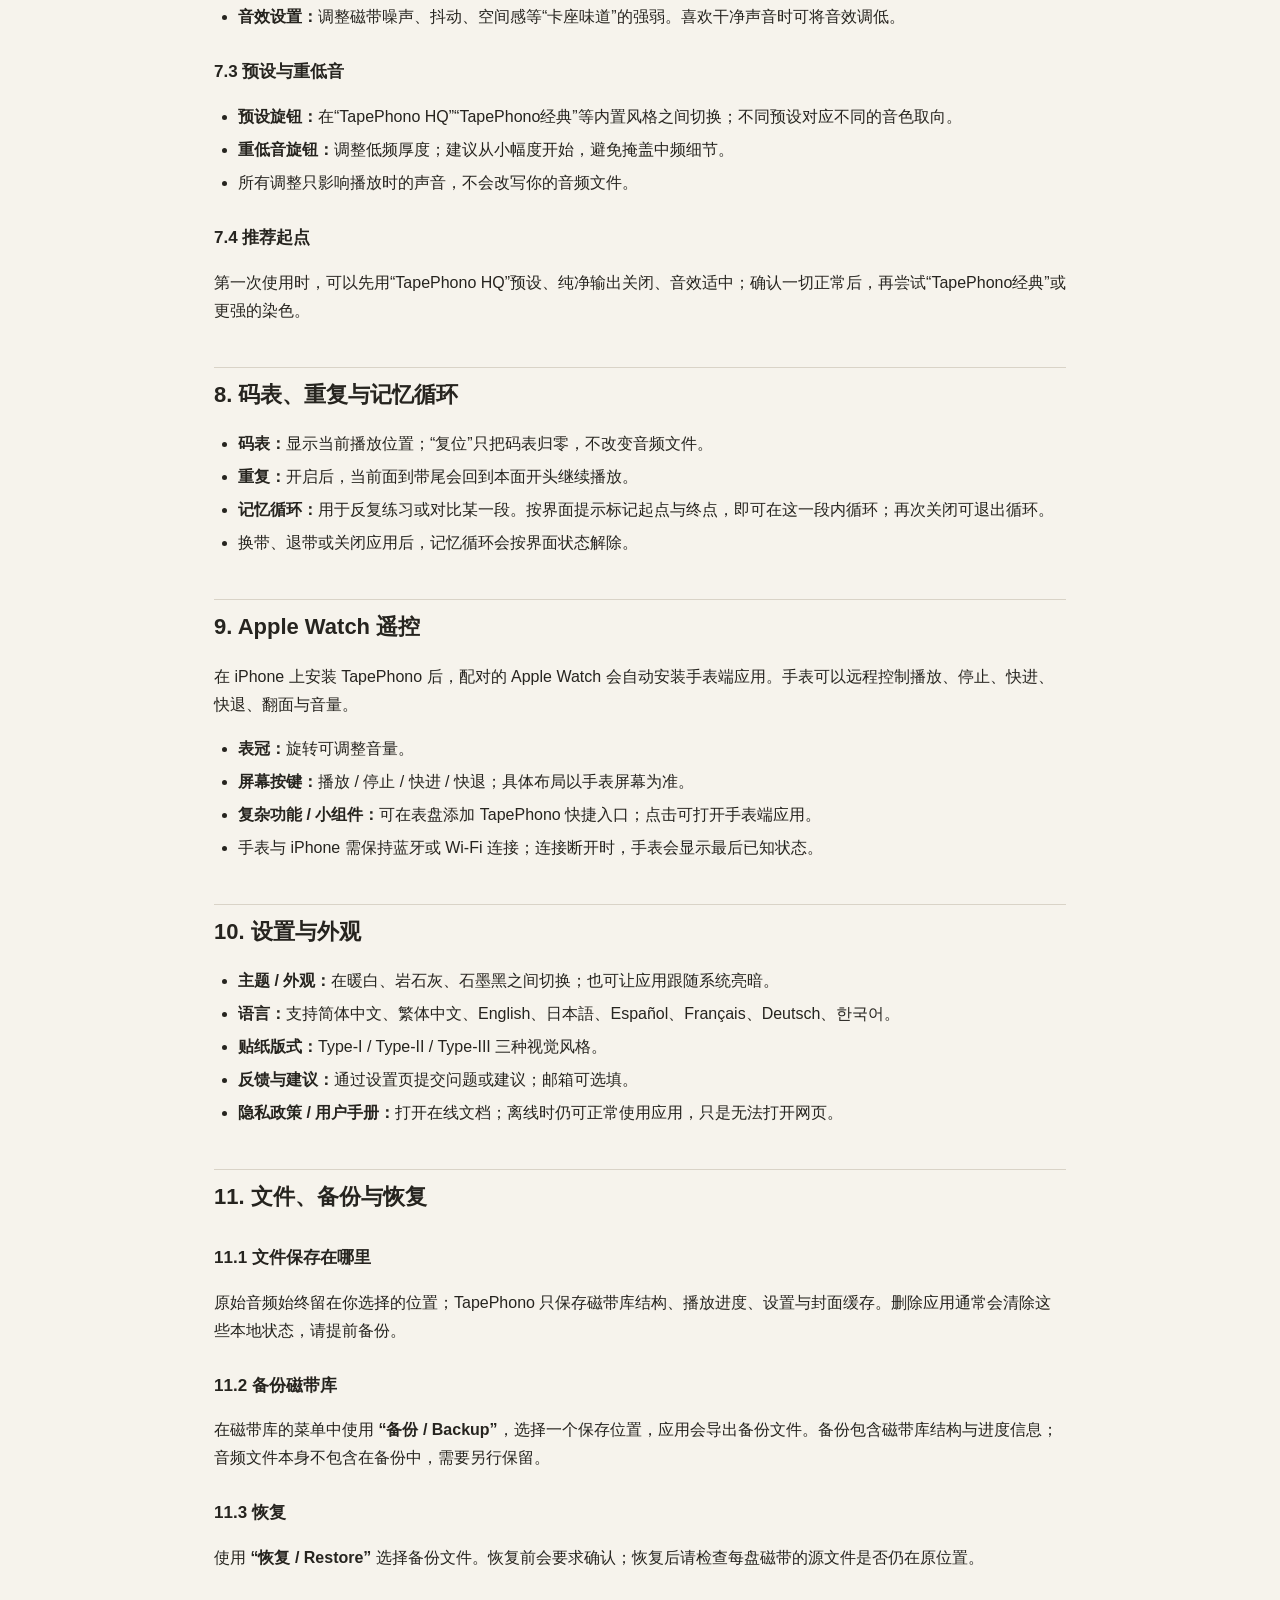
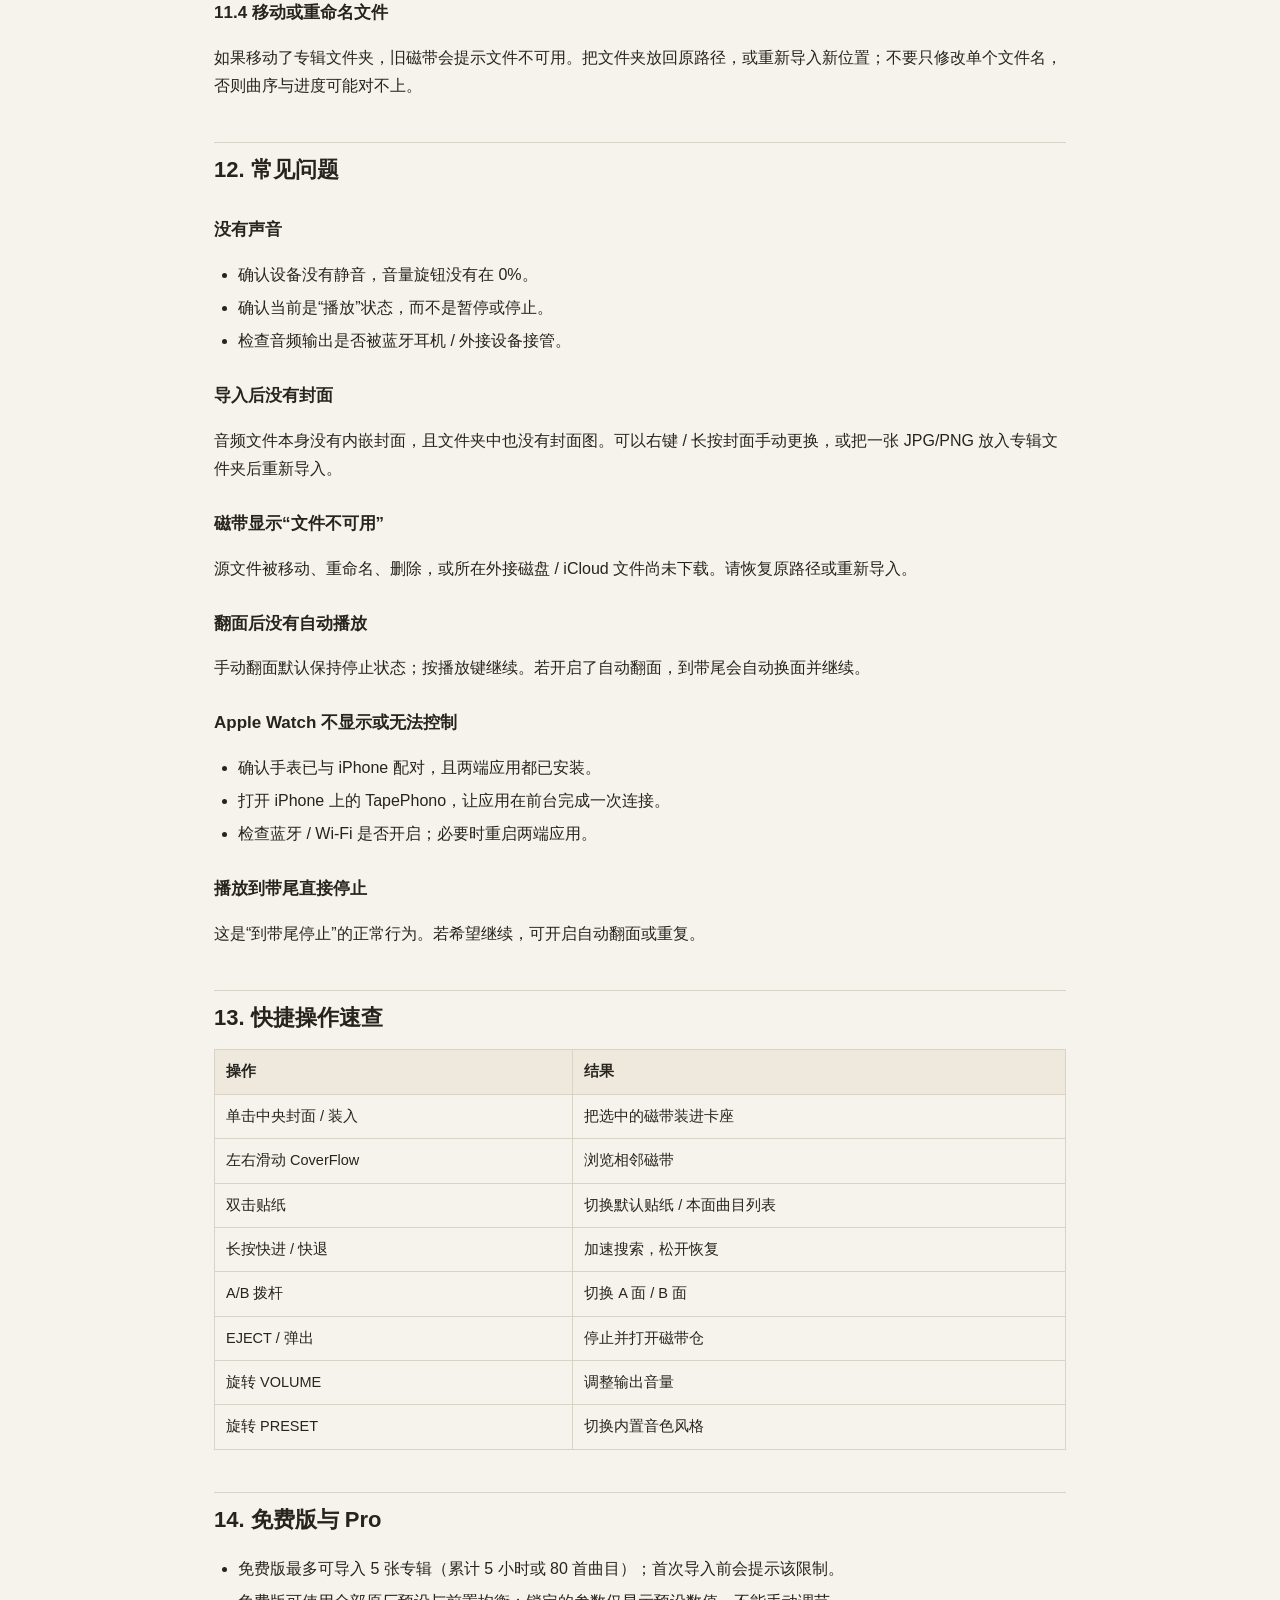
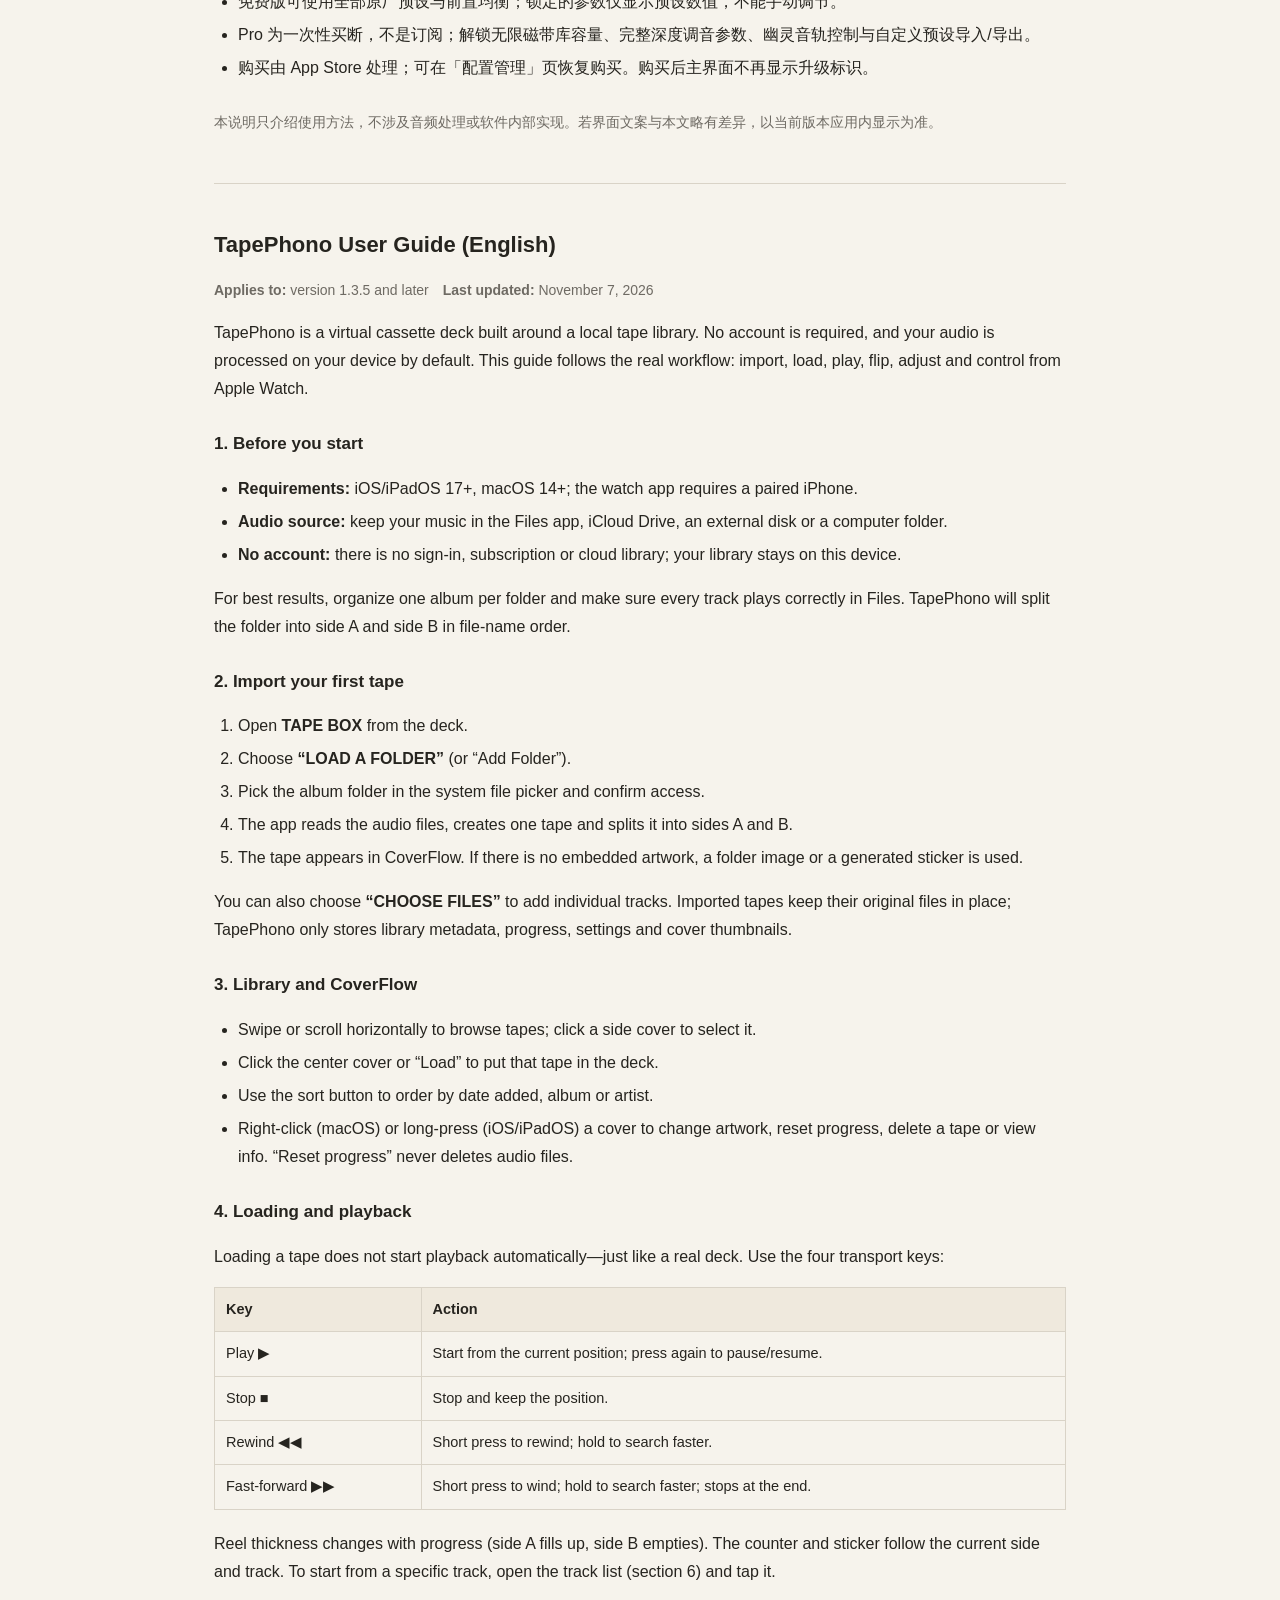
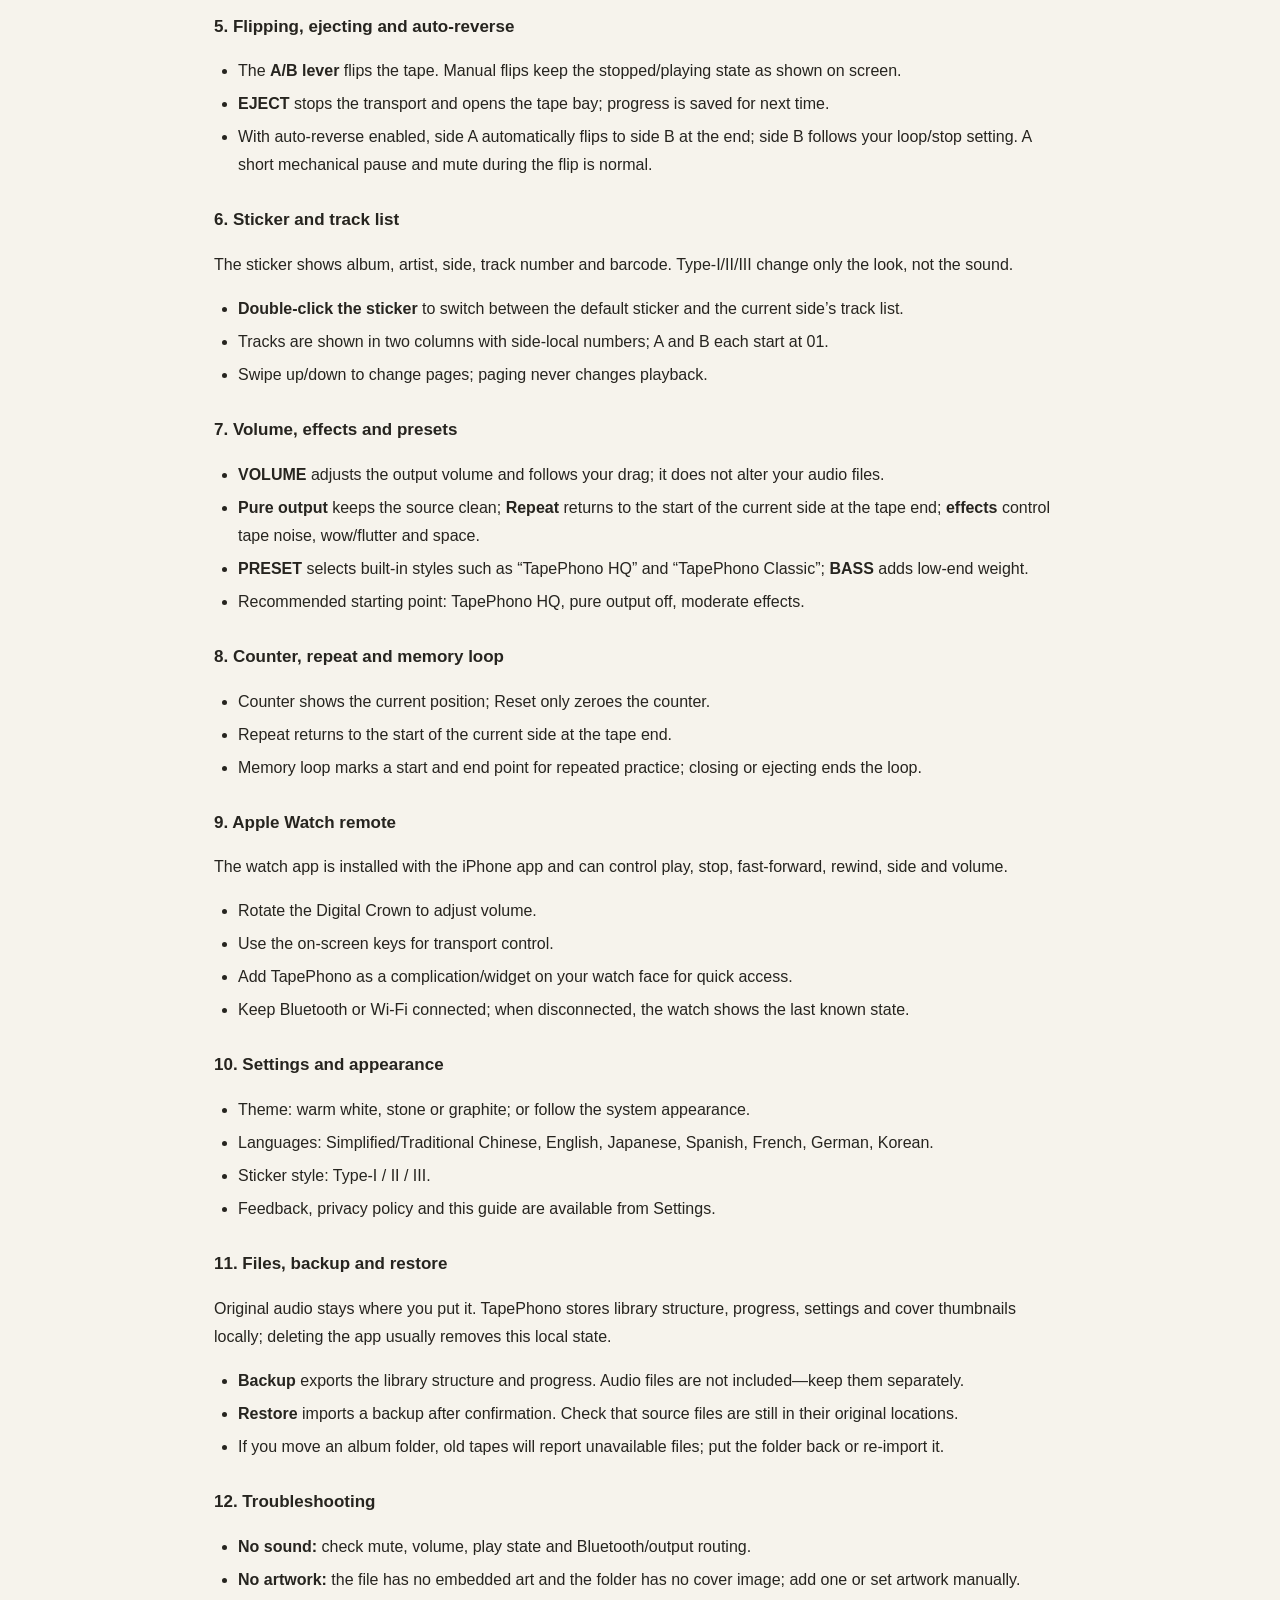
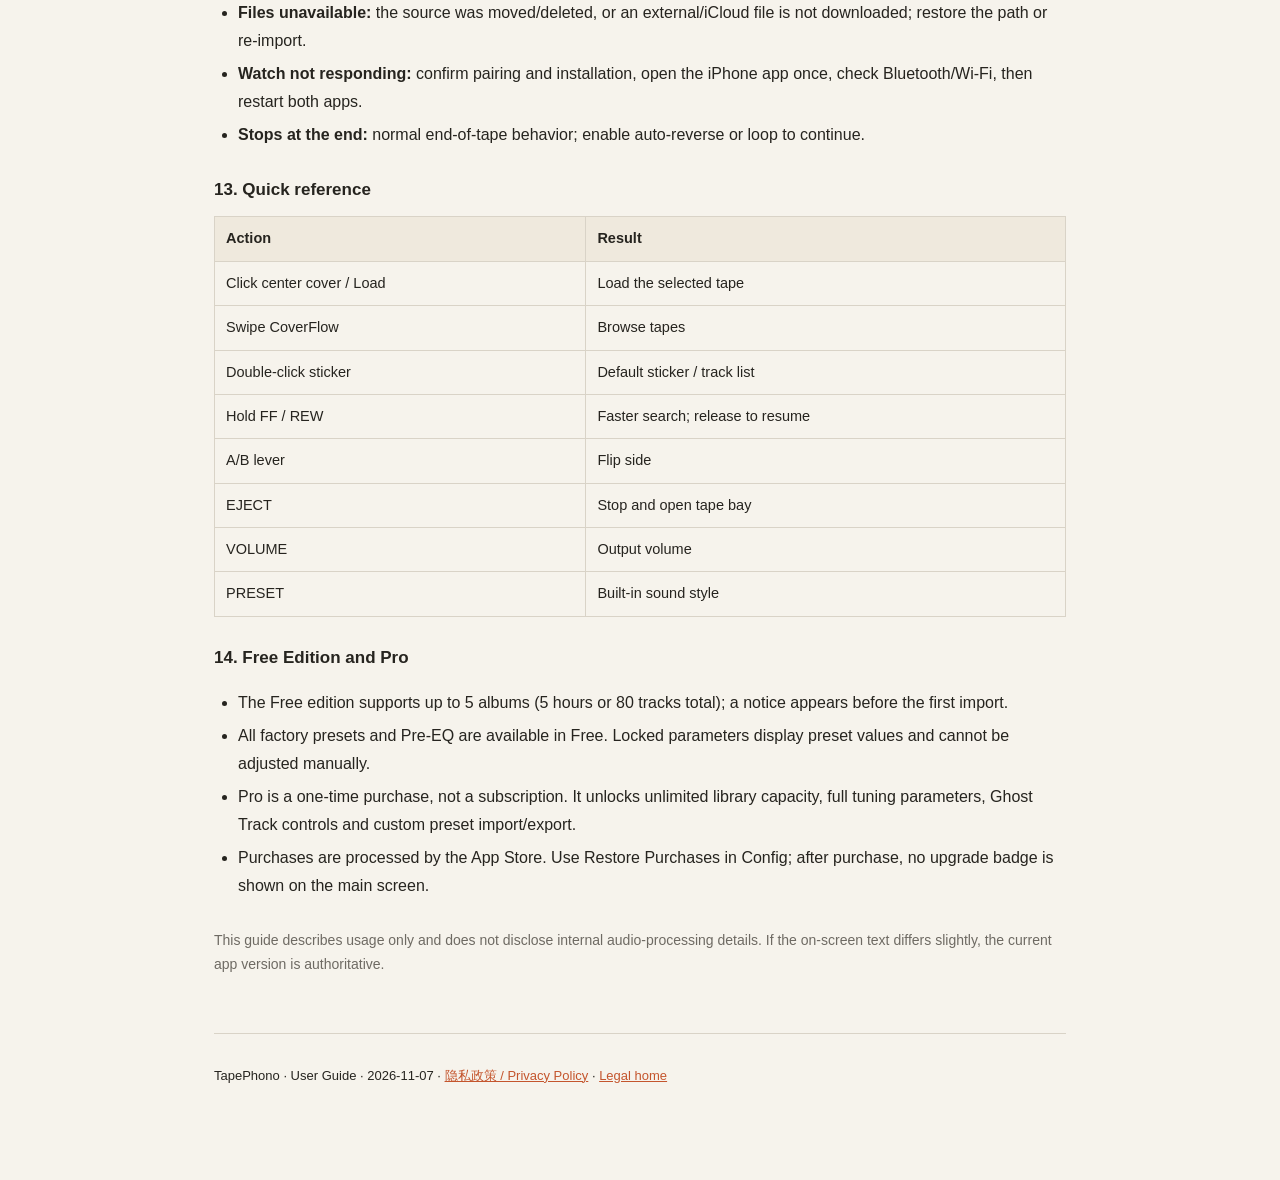
==== commit a87f0edd: "manual: correct REPEAT semantics (current side, not whole tape) Replace whole-tape/整盘循环 wording with" ====
--- a/manual/index.html
+++ b/manual/index.html
@@ -146,7 +146,7 @@
 <h3>7.2 纯净输出与音效</h3>
 <ul>
   <li><strong>纯净输出：</strong>尽量保留源文件原貌，减少磁带染色；适合校准或对比。</li>
-  <li><strong>整盘循环：</strong>到带尾后从本面开头继续，适合背景音乐。</li>
+  <li><strong>重复：</strong>开启后，当前面到带尾会回到本面开头继续播放。</li>
   <li><strong>音效设置：</strong>调整磁带噪声、抖动、空间感等“卡座味道”的强弱。喜欢干净声音时可将音效调低。</li>
 </ul>
 <h3>7.3 预设与重低音</h3>
@@ -214,7 +214,7 @@
   <li>检查蓝牙 / Wi-Fi 是否开启；必要时重启两端应用。</li>
 </ul>
 <h3>播放到带尾直接停止</h3>
-<p>这是“到带尾停止”的正常行为。若希望继续，可开启自动翻面或整盘循环。</p>
+<p>这是“到带尾停止”的正常行为。若希望继续，可开启自动翻面或重复。</p>
 
 <h2 id="s13">13. 快捷操作速查</h2>
 <table>
@@ -298,7 +298,7 @@
 <h3>7. Volume, effects and presets</h3>
 <ul>
   <li><strong>VOLUME</strong> adjusts the output volume and follows your drag; it does not alter your audio files.</li>
-  <li><strong>Pure output</strong> keeps the source clean; <strong>whole-tape loop</strong> repeats the current side; <strong>effects</strong> control tape noise, wow/flutter and space.</li>
+  <li><strong>Pure output</strong> keeps the source clean; <strong>Repeat</strong> returns to the start of the current side at the tape end; <strong>effects</strong> control tape noise, wow/flutter and space.</li>
   <li><strong>PRESET</strong> selects built-in styles such as “TapePhono HQ” and “TapePhono Classic”; <strong>BASS</strong> adds low-end weight.</li>
   <li>Recommended starting point: TapePhono HQ, pure output off, moderate effects.</li>
 </ul>
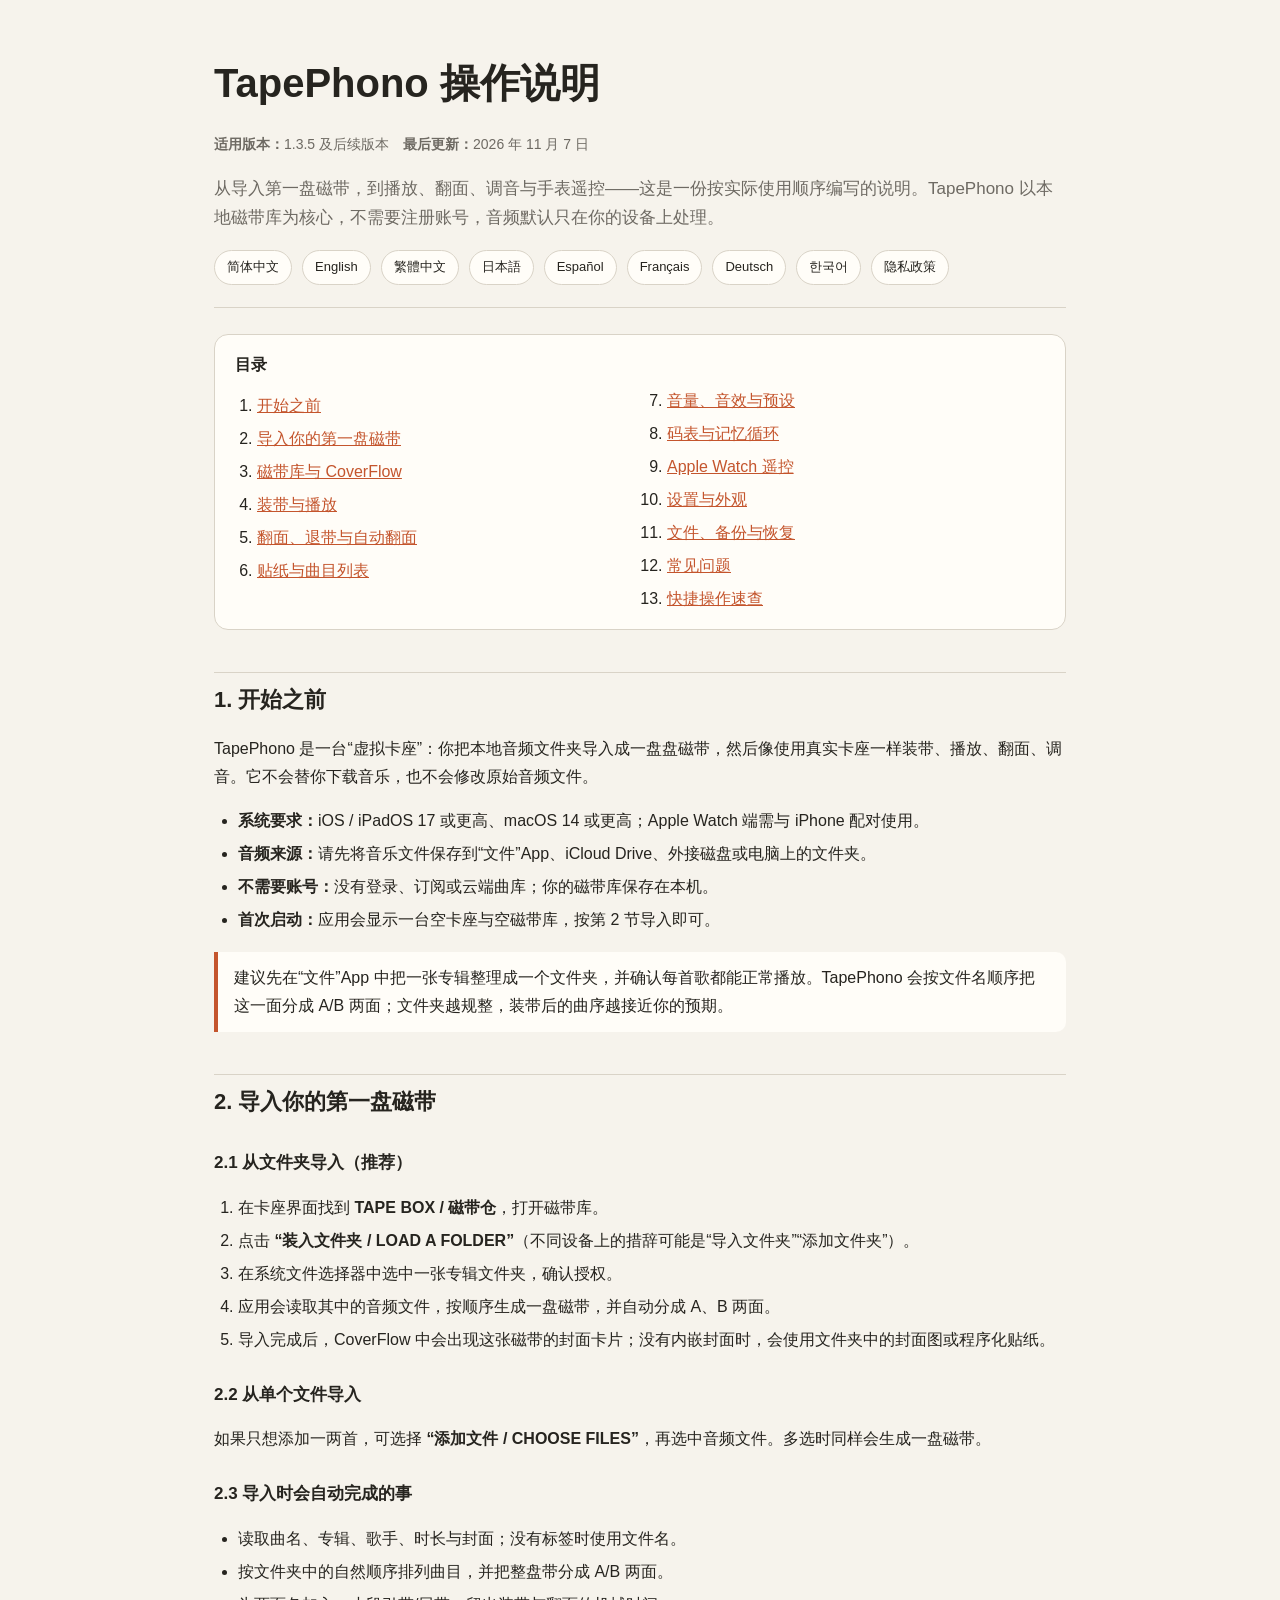
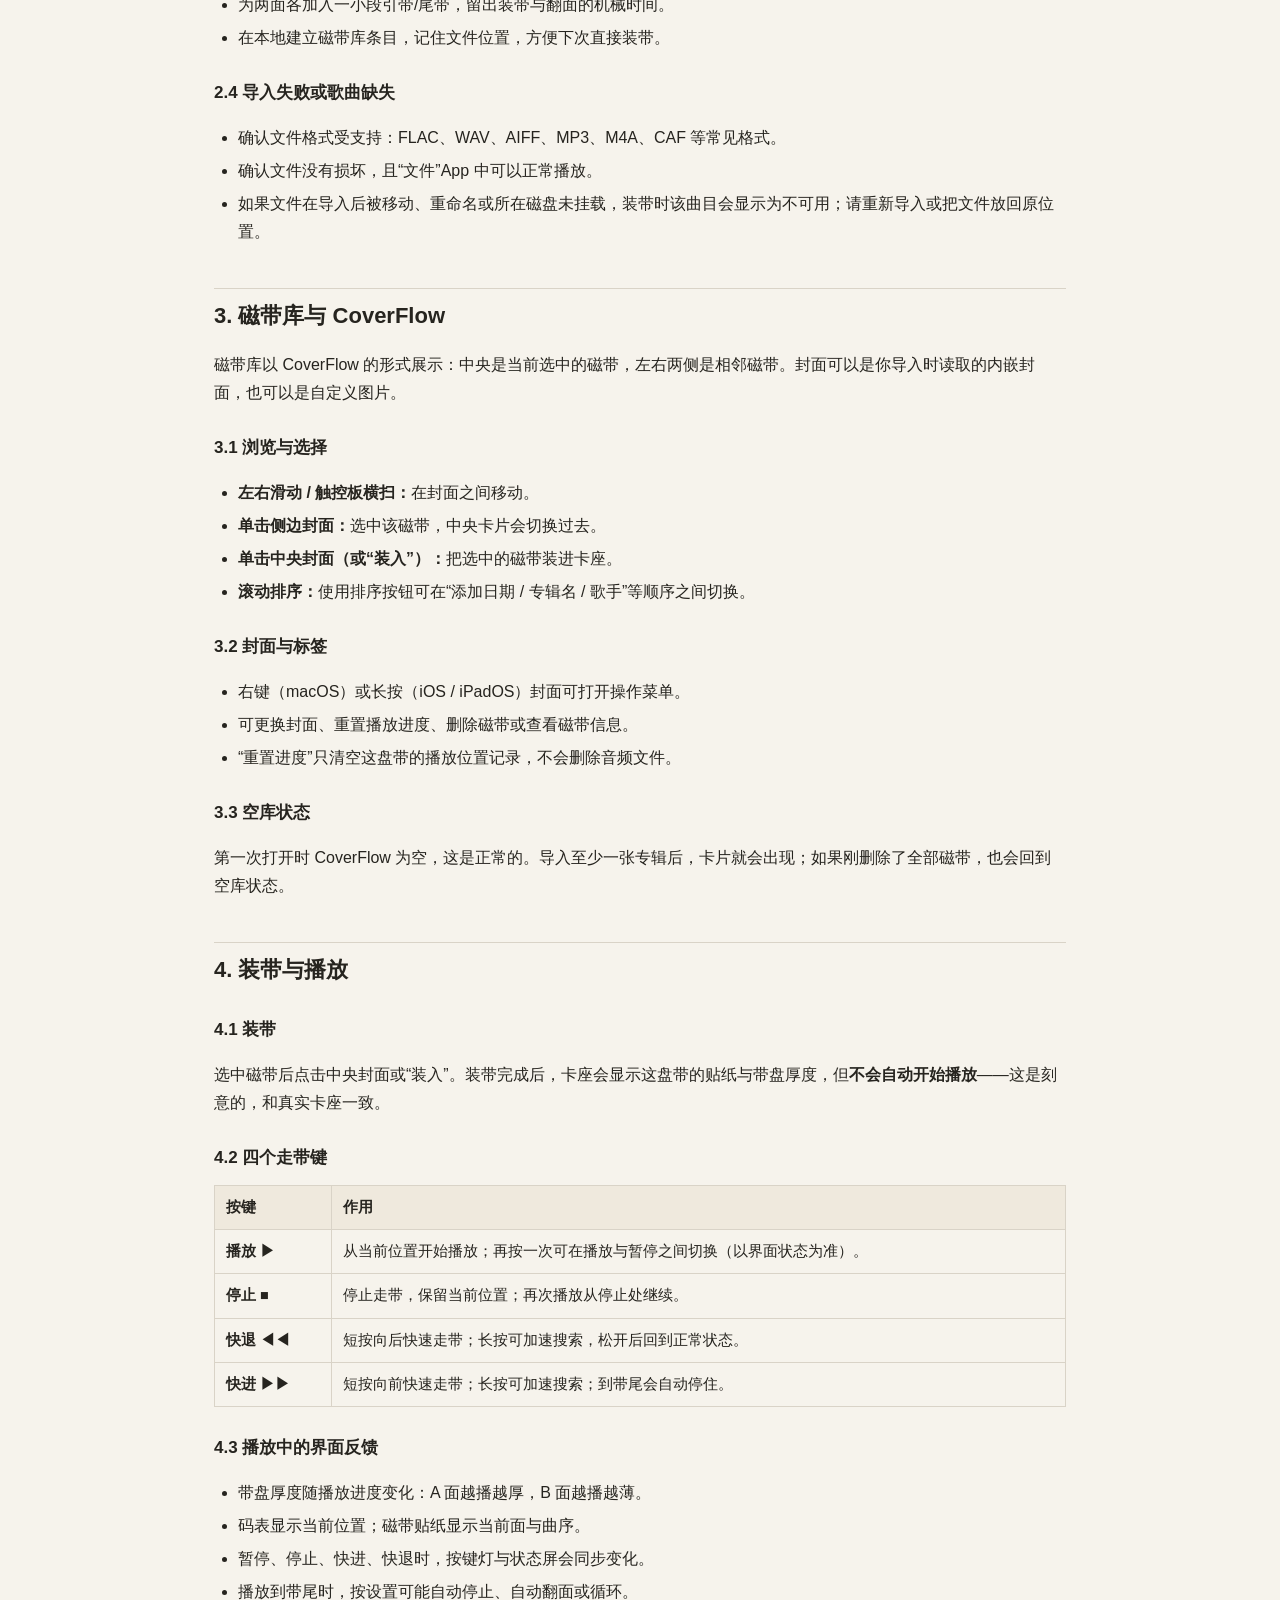
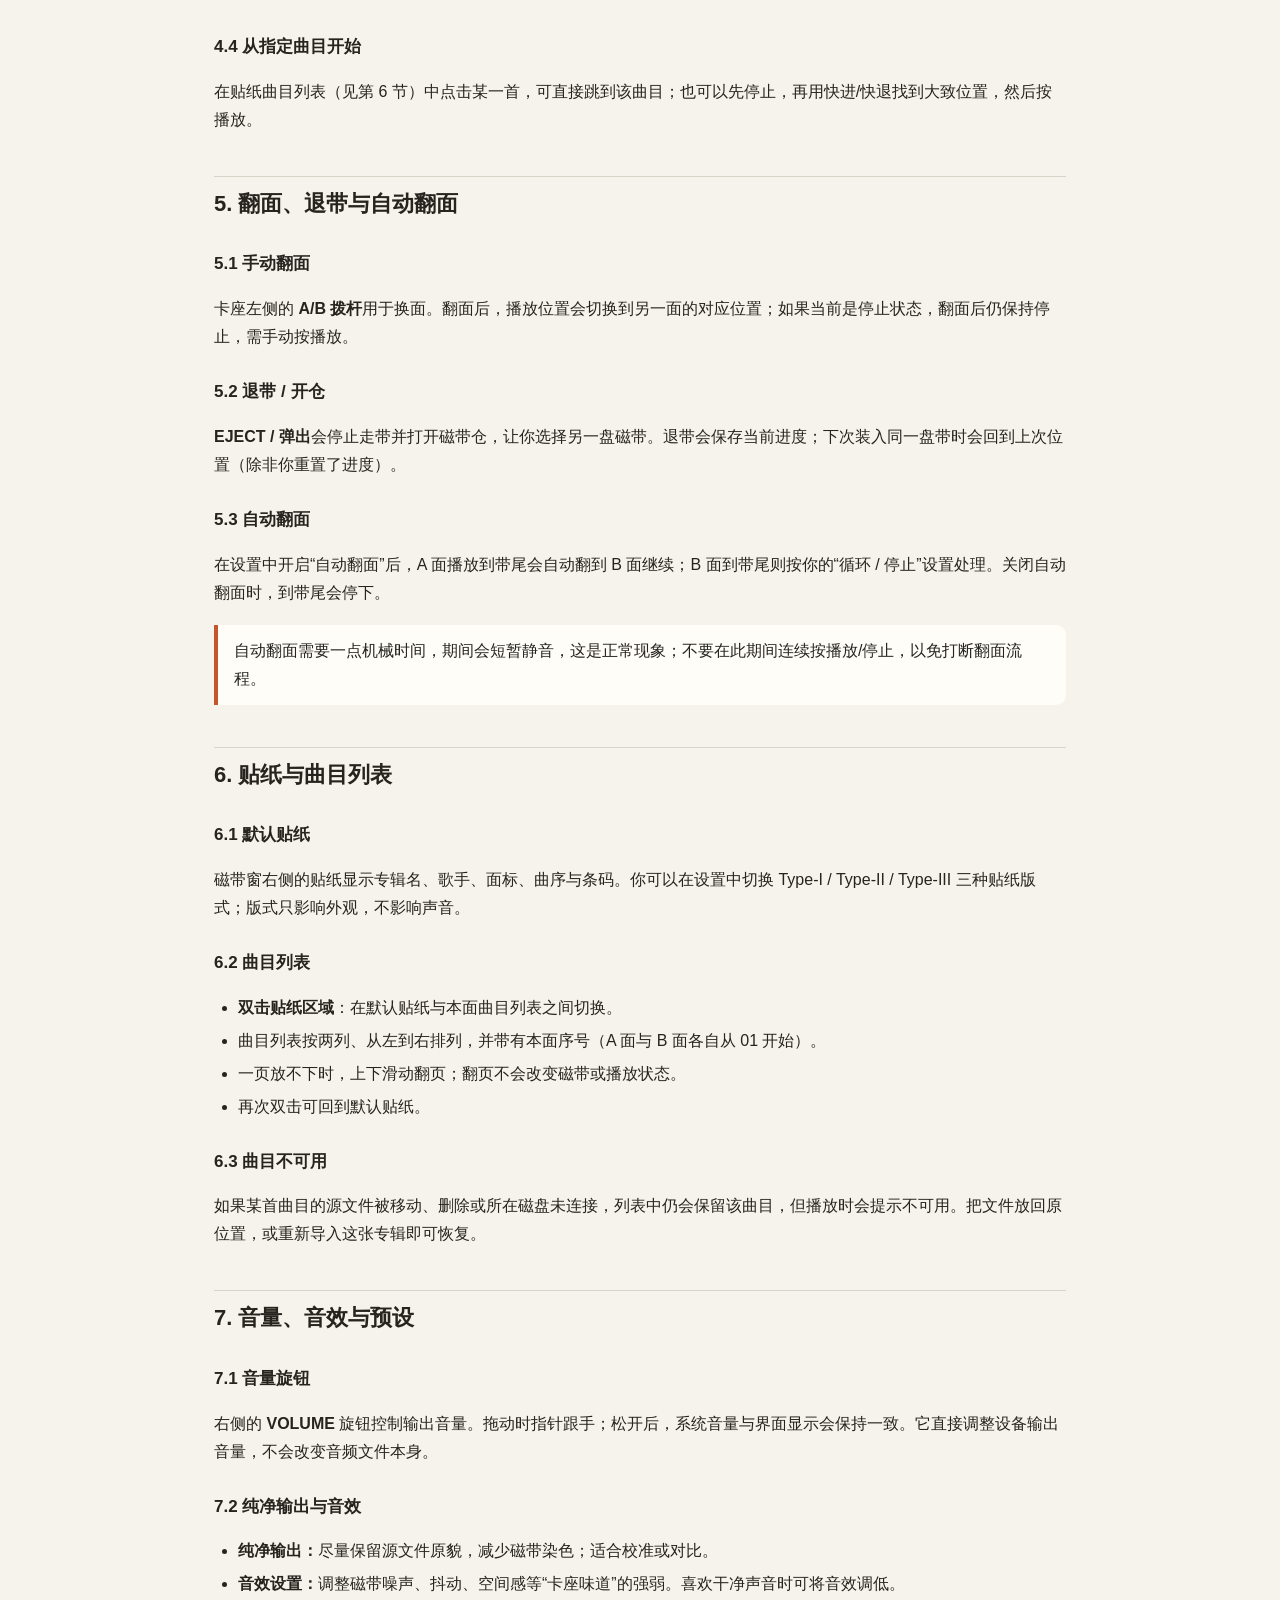
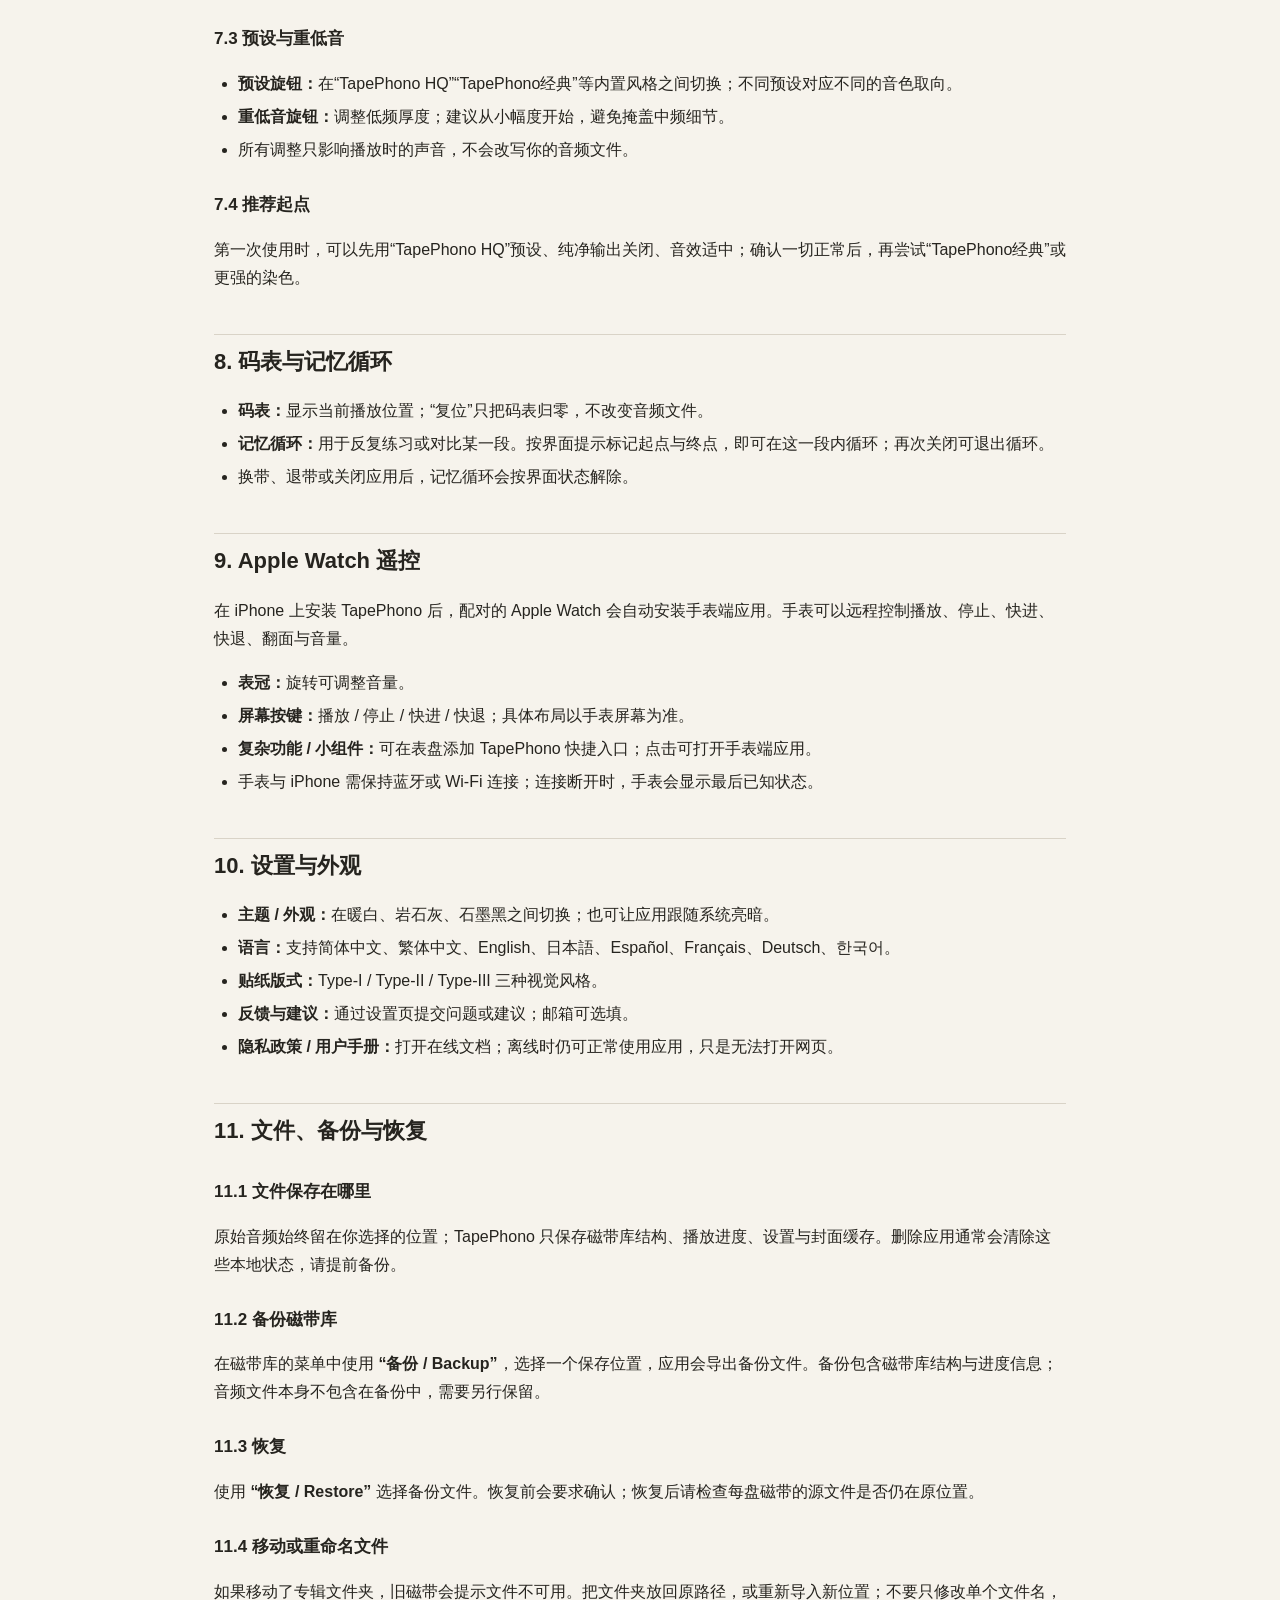
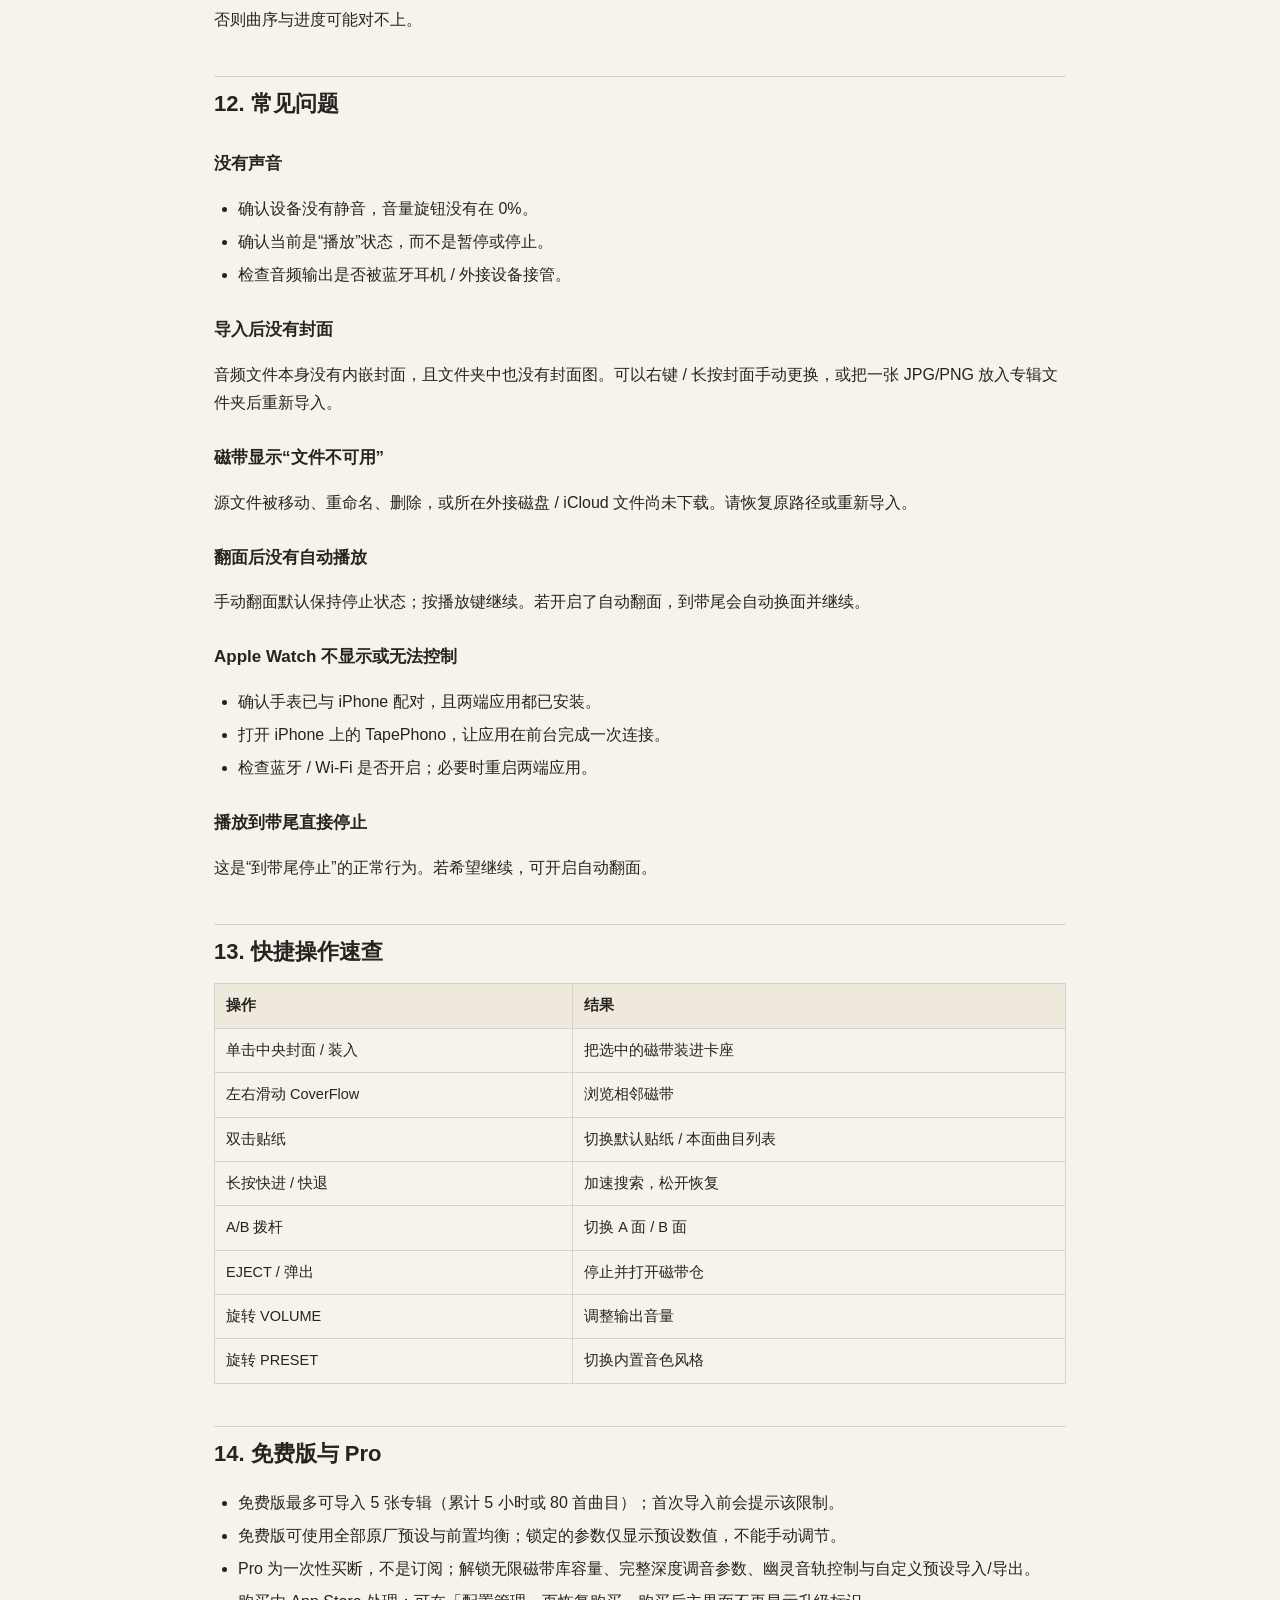
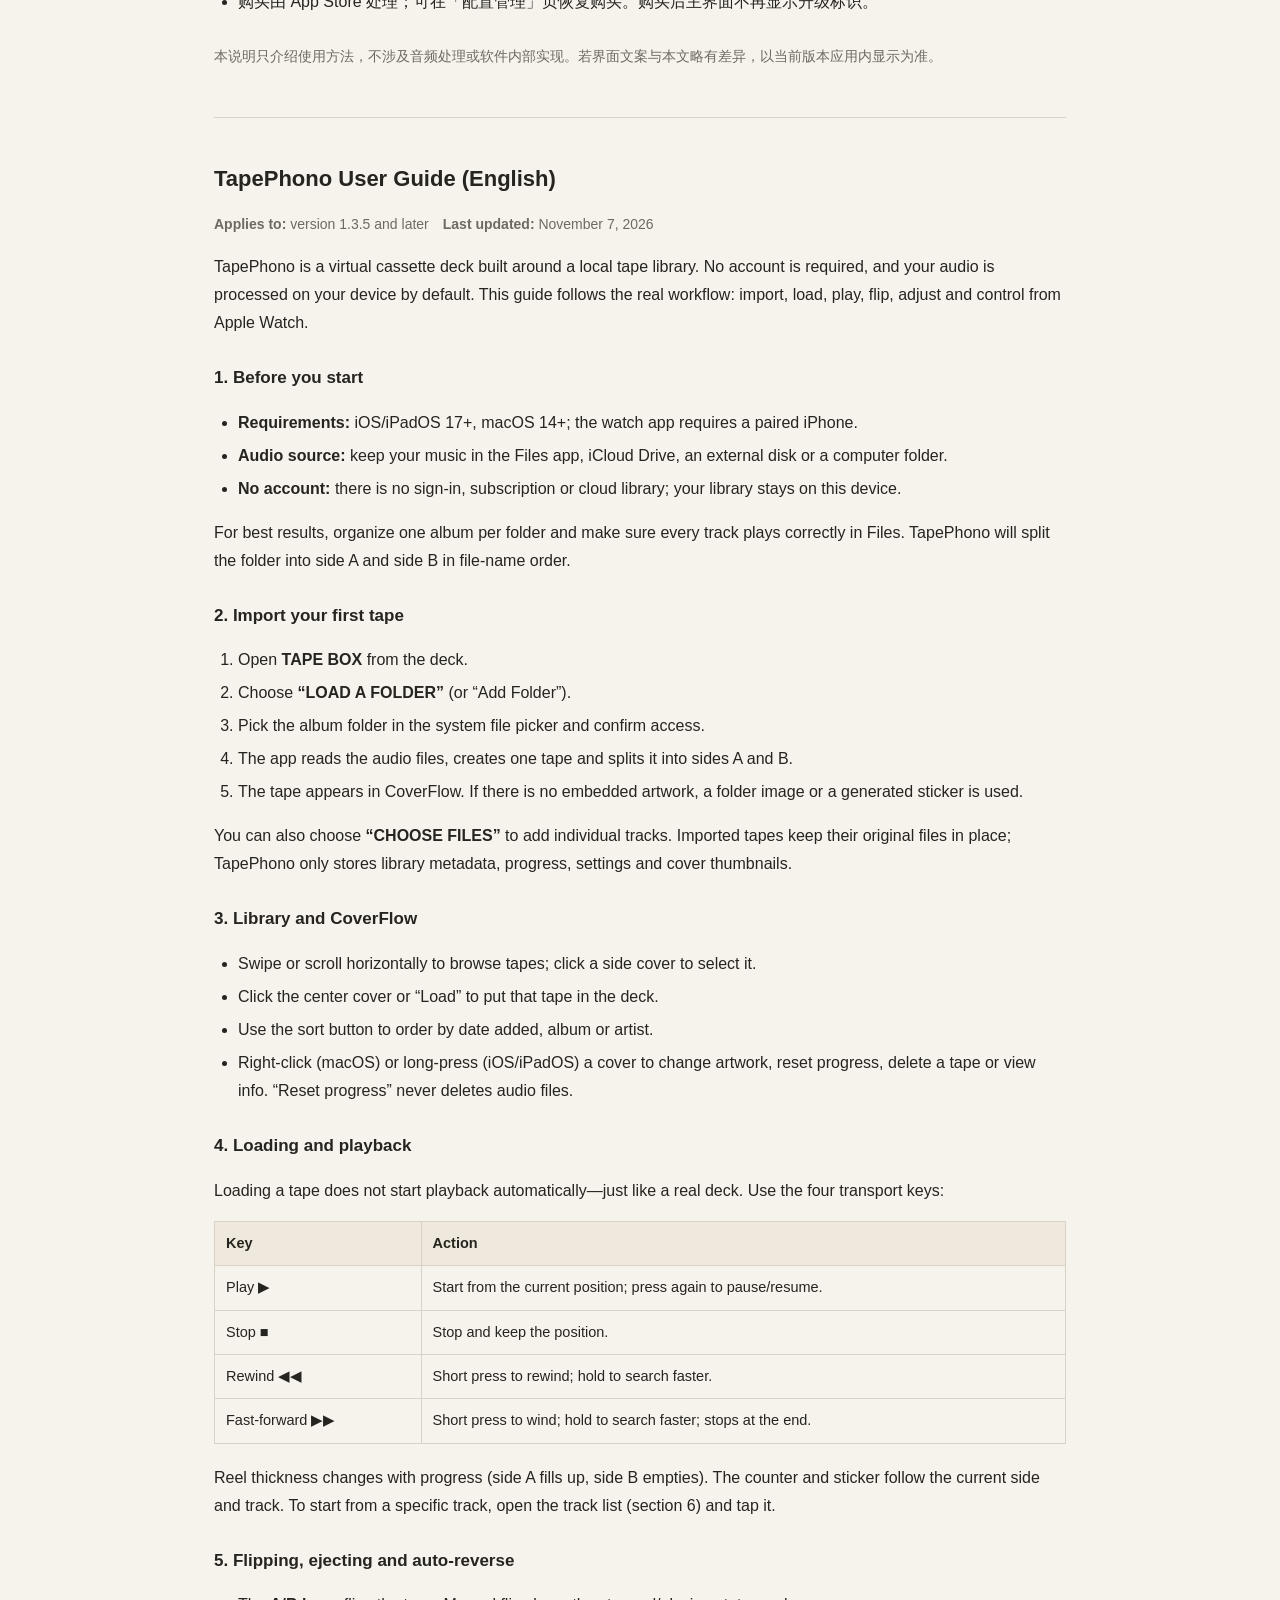
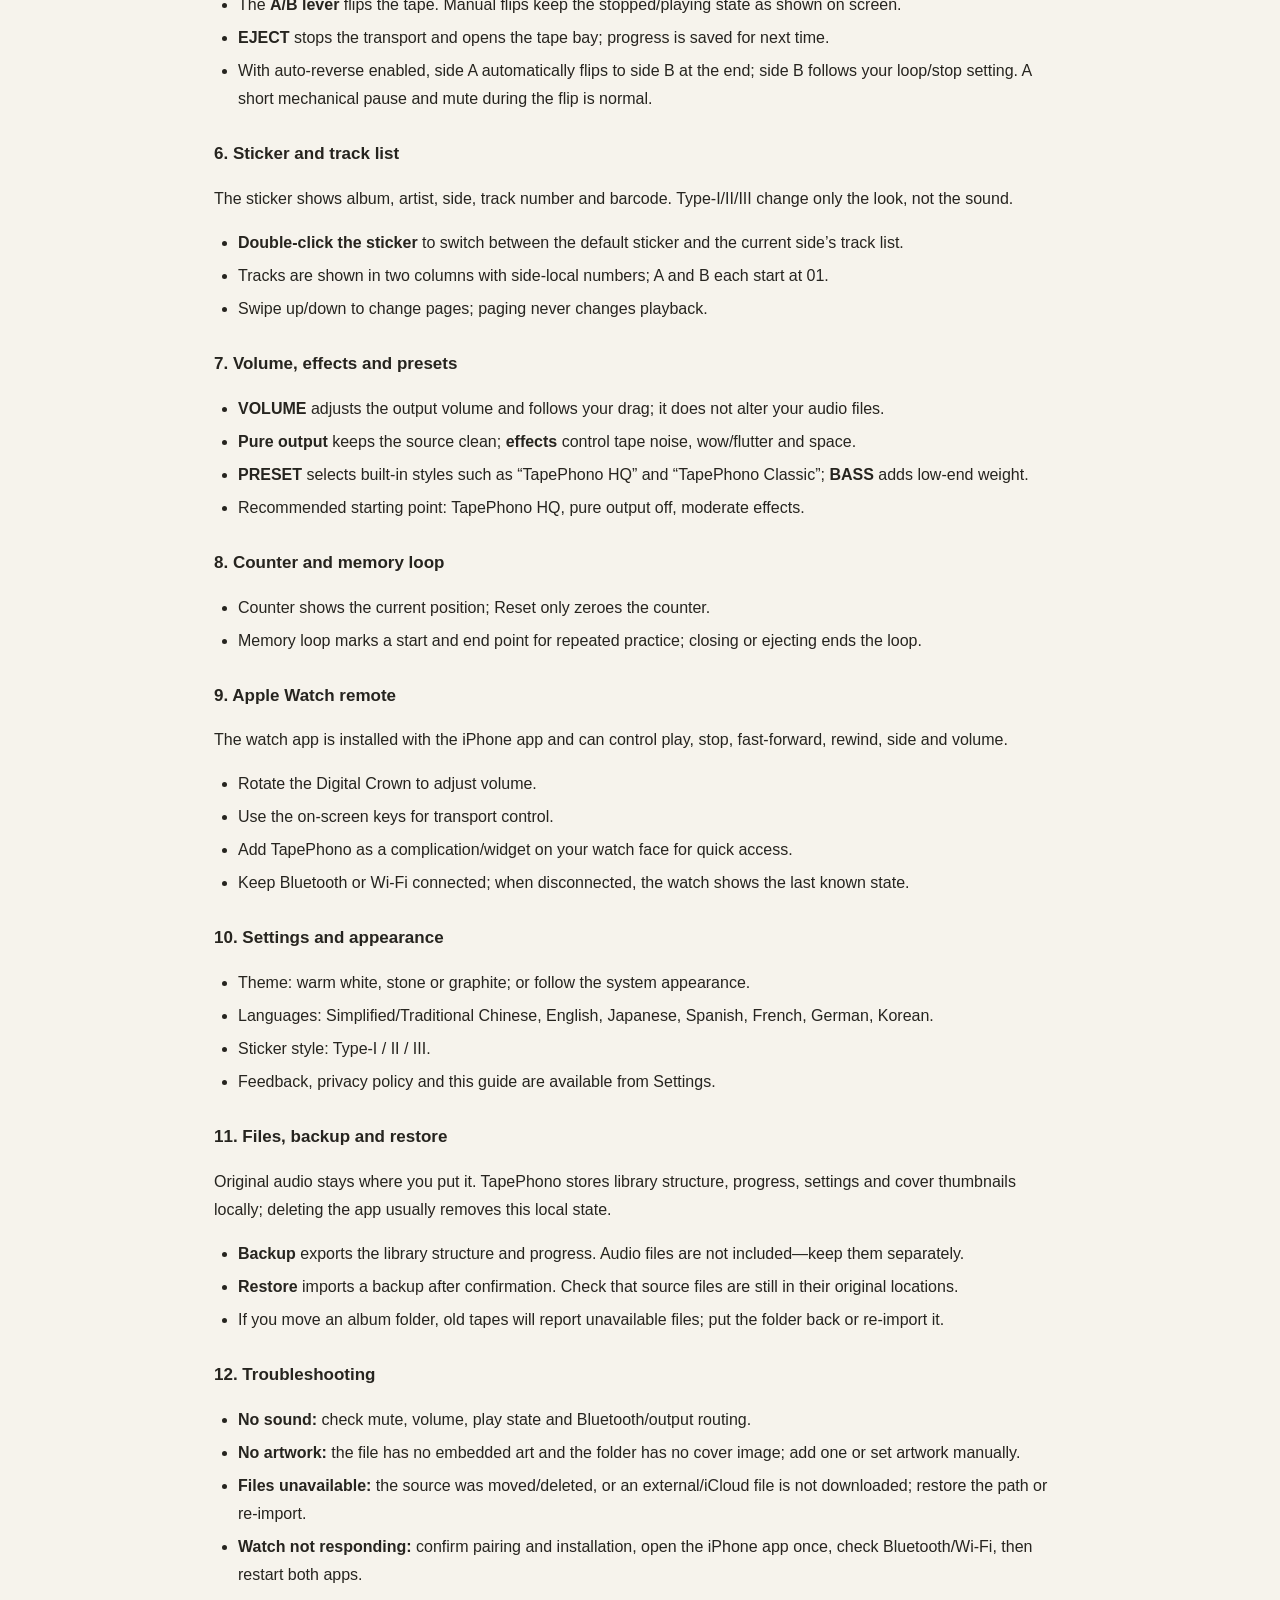
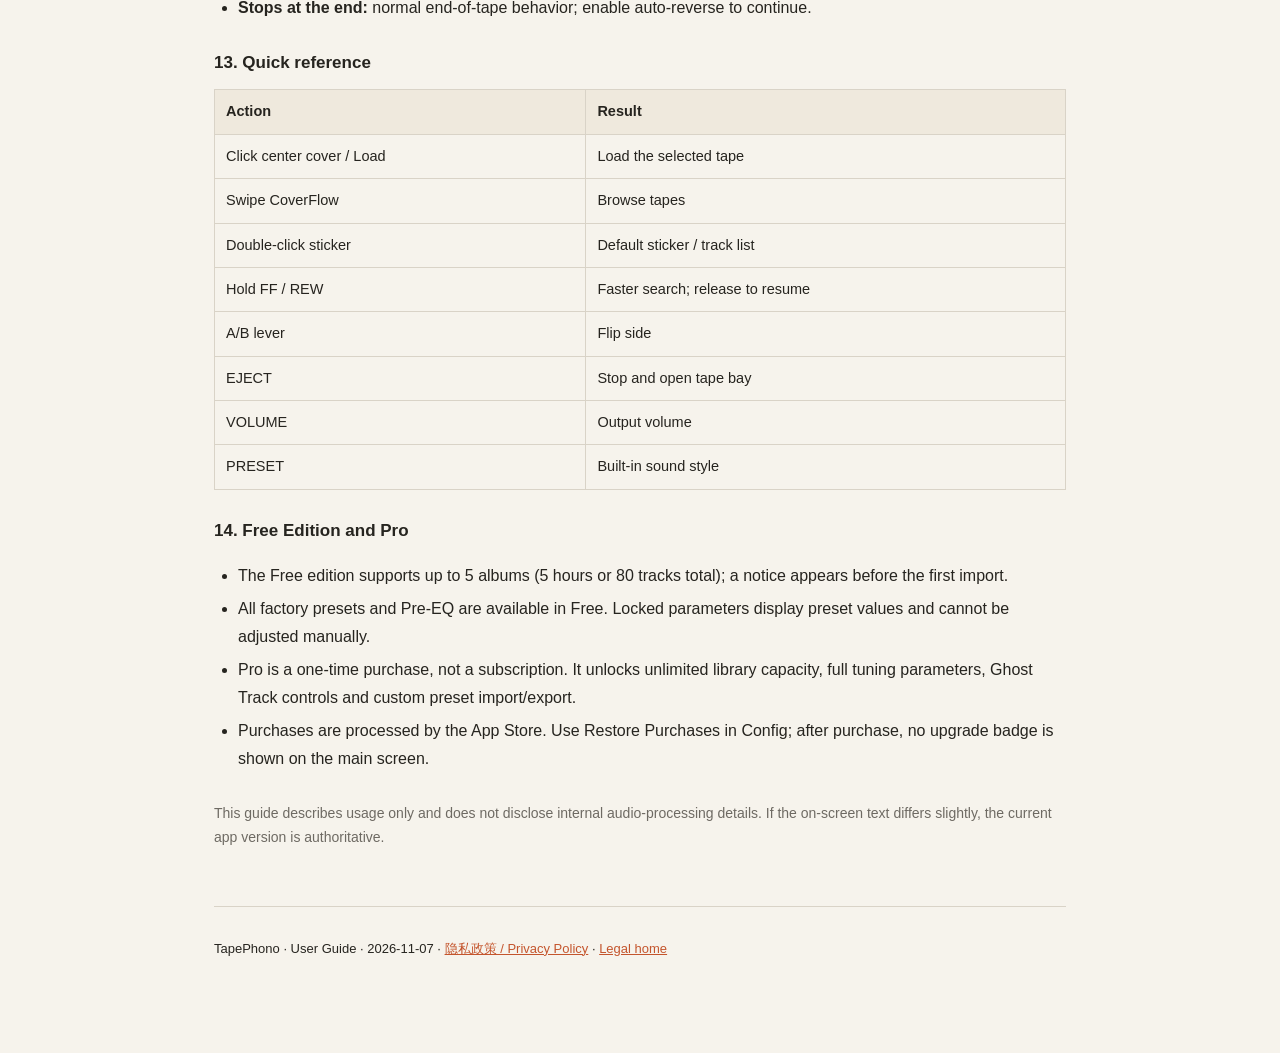
==== commit 241330cd: "manual: remove non-functional REPEAT entries - Remove the repeat bullet from 7.2 纯净输出与音效 (not an aud" ====
--- a/manual/index.html
+++ b/manual/index.html
@@ -33,7 +33,7 @@
     <li><a href="#s5">翻面、退带与自动翻面</a></li>
     <li><a href="#s6">贴纸与曲目列表</a></li>
     <li><a href="#s7">音量、音效与预设</a></li>
-    <li><a href="#s8">码表、重复与记忆循环</a></li>
+    <li><a href="#s8">码表与记忆循环</a></li>
     <li><a href="#s9">Apple Watch 遥控</a></li>
     <li><a href="#s10">设置与外观</a></li>
     <li><a href="#s11">文件、备份与恢复</a></li>
@@ -146,7 +146,6 @@
 <h3>7.2 纯净输出与音效</h3>
 <ul>
   <li><strong>纯净输出：</strong>尽量保留源文件原貌，减少磁带染色；适合校准或对比。</li>
-  <li><strong>重复：</strong>开启后，当前面到带尾会回到本面开头继续播放。</li>
   <li><strong>音效设置：</strong>调整磁带噪声、抖动、空间感等“卡座味道”的强弱。喜欢干净声音时可将音效调低。</li>
 </ul>
 <h3>7.3 预设与重低音</h3>
@@ -158,10 +157,9 @@
 <h3>7.4 推荐起点</h3>
 <p>第一次使用时，可以先用“TapePhono HQ”预设、纯净输出关闭、音效适中；确认一切正常后，再尝试“TapePhono经典”或更强的染色。</p>
 
-<h2 id="s8">8. 码表、重复与记忆循环</h2>
+<h2 id="s8">8. 码表与记忆循环</h2>
 <ul>
   <li><strong>码表：</strong>显示当前播放位置；“复位”只把码表归零，不改变音频文件。</li>
-  <li><strong>重复：</strong>开启后，当前面到带尾会回到本面开头继续播放。</li>
   <li><strong>记忆循环：</strong>用于反复练习或对比某一段。按界面提示标记起点与终点，即可在这一段内循环；再次关闭可退出循环。</li>
   <li>换带、退带或关闭应用后，记忆循环会按界面状态解除。</li>
 </ul>
@@ -214,7 +212,7 @@
   <li>检查蓝牙 / Wi-Fi 是否开启；必要时重启两端应用。</li>
 </ul>
 <h3>播放到带尾直接停止</h3>
-<p>这是“到带尾停止”的正常行为。若希望继续，可开启自动翻面或重复。</p>
+<p>这是“到带尾停止”的正常行为。若希望继续，可开启自动翻面。</p>
 
 <h2 id="s13">13. 快捷操作速查</h2>
 <table>
@@ -298,15 +296,14 @@
 <h3>7. Volume, effects and presets</h3>
 <ul>
   <li><strong>VOLUME</strong> adjusts the output volume and follows your drag; it does not alter your audio files.</li>
-  <li><strong>Pure output</strong> keeps the source clean; <strong>Repeat</strong> returns to the start of the current side at the tape end; <strong>effects</strong> control tape noise, wow/flutter and space.</li>
+  <li><strong>Pure output</strong> keeps the source clean; <strong>effects</strong> control tape noise, wow/flutter and space.</li>
   <li><strong>PRESET</strong> selects built-in styles such as “TapePhono HQ” and “TapePhono Classic”; <strong>BASS</strong> adds low-end weight.</li>
   <li>Recommended starting point: TapePhono HQ, pure output off, moderate effects.</li>
 </ul>
 
-<h3>8. Counter, repeat and memory loop</h3>
+<h3>8. Counter and memory loop</h3>
 <ul>
   <li>Counter shows the current position; Reset only zeroes the counter.</li>
-  <li>Repeat returns to the start of the current side at the tape end.</li>
   <li>Memory loop marks a start and end point for repeated practice; closing or ejecting ends the loop.</li>
 </ul>
 
@@ -341,7 +338,7 @@
   <li><strong>No artwork:</strong> the file has no embedded art and the folder has no cover image; add one or set artwork manually.</li>
   <li><strong>Files unavailable:</strong> the source was moved/deleted, or an external/iCloud file is not downloaded; restore the path or re-import.</li>
   <li><strong>Watch not responding:</strong> confirm pairing and installation, open the iPhone app once, check Bluetooth/Wi-Fi, then restart both apps.</li>
-  <li><strong>Stops at the end:</strong> normal end-of-tape behavior; enable auto-reverse or loop to continue.</li>
+  <li><strong>Stops at the end:</strong> normal end-of-tape behavior; enable auto-reverse to continue.</li>
 </ul>
 
 <h3>13. Quick reference</h3>
